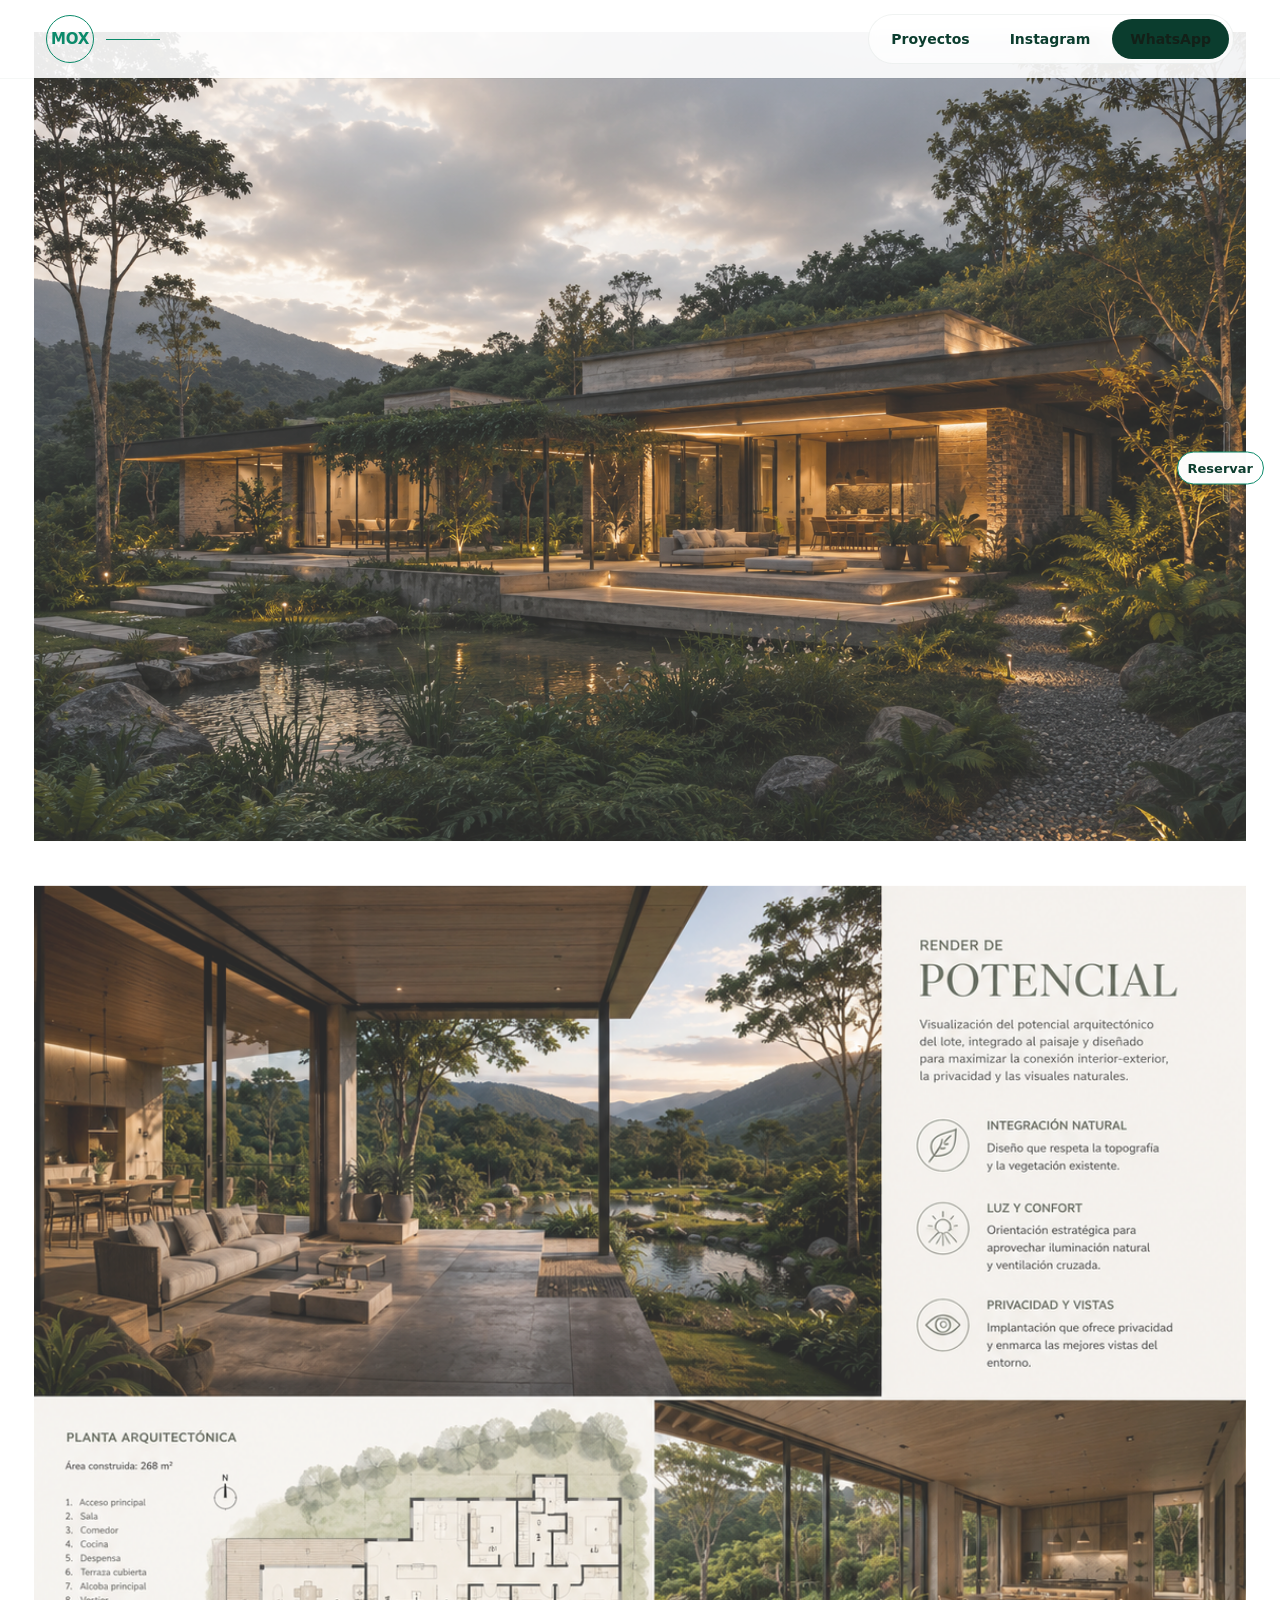
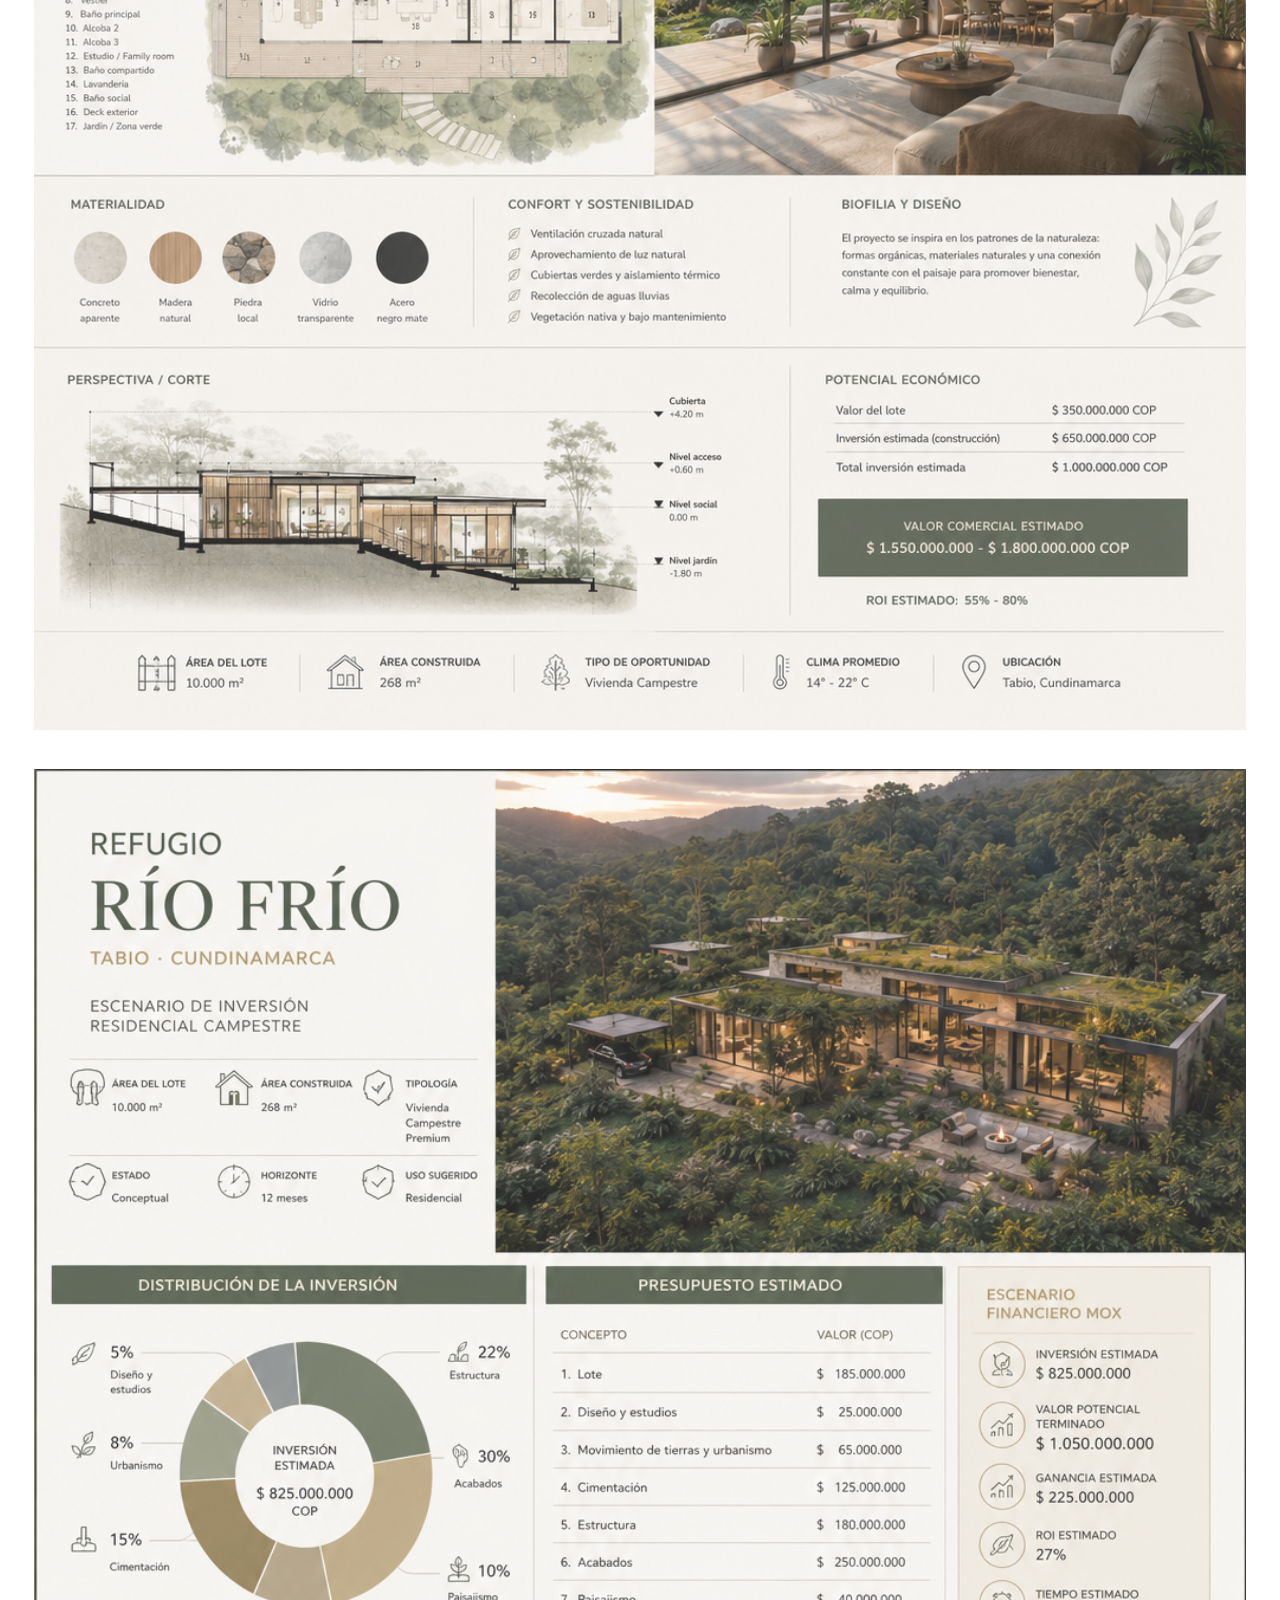
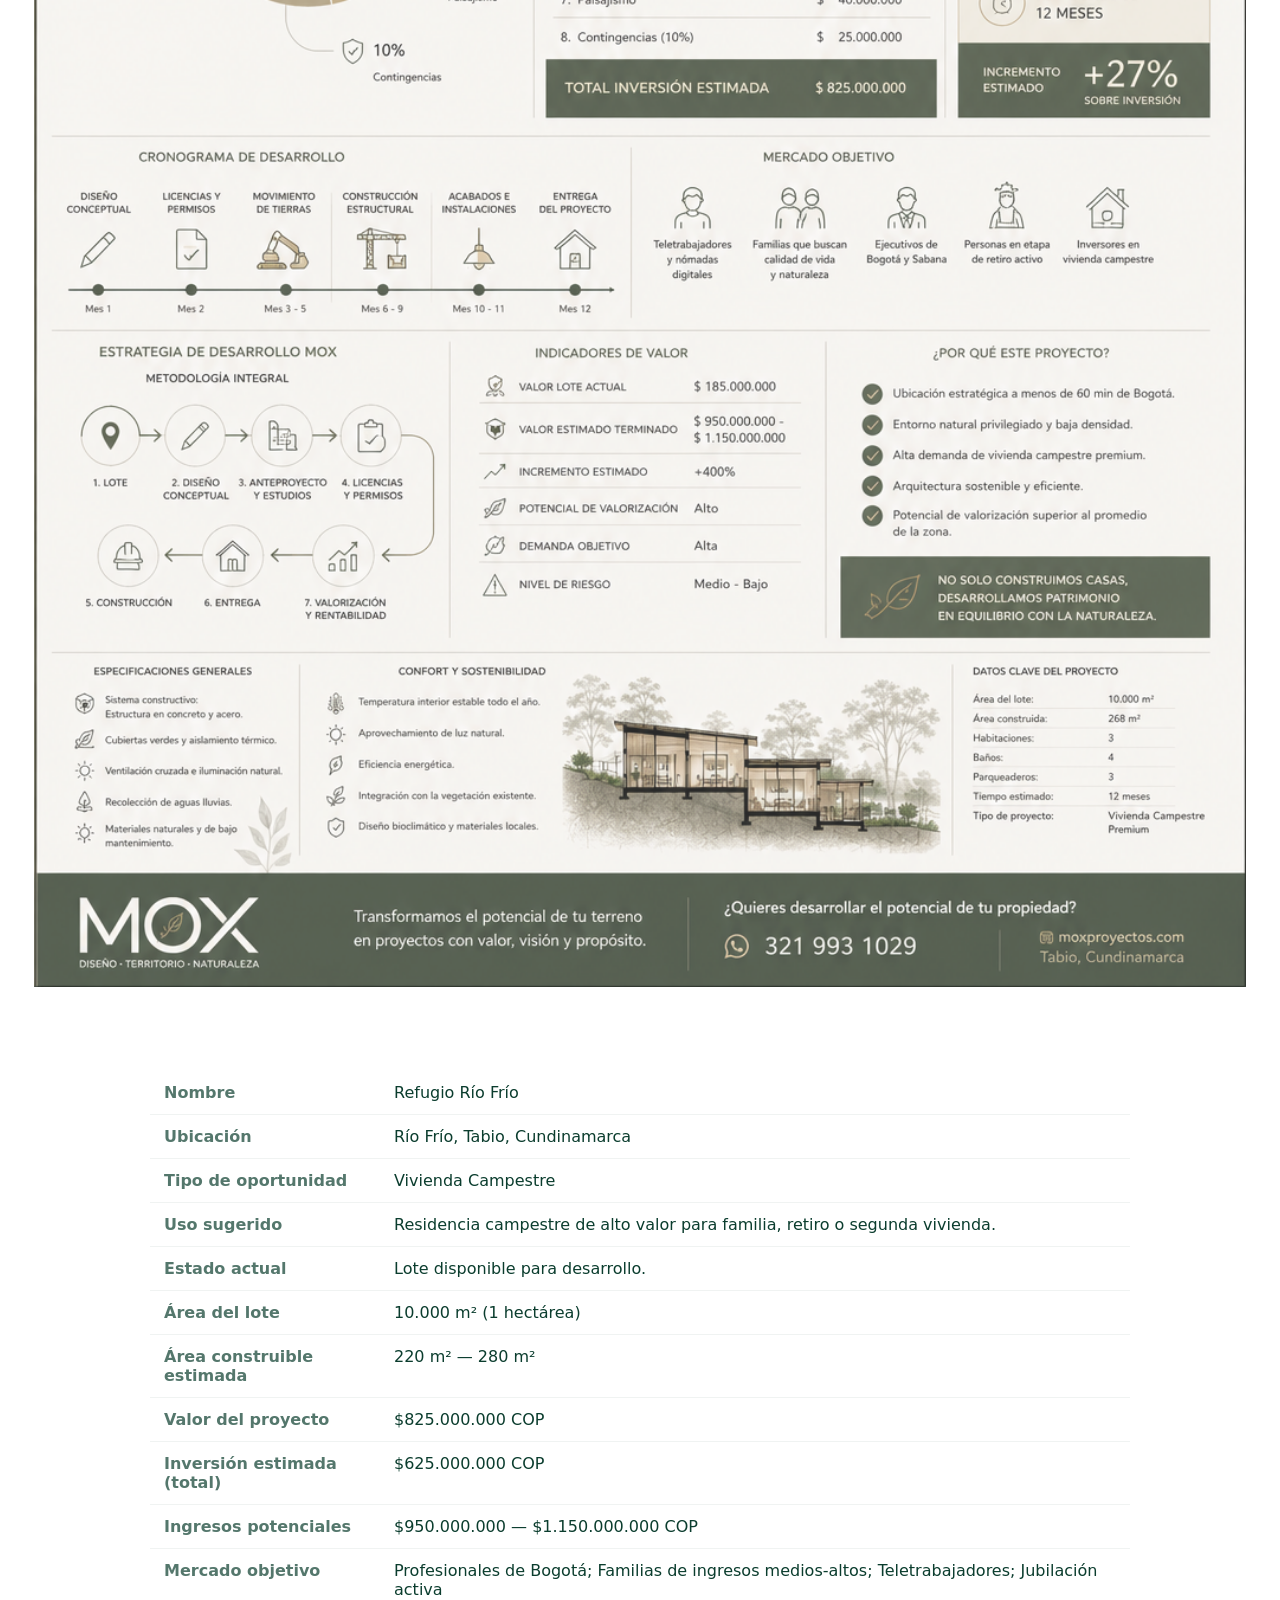
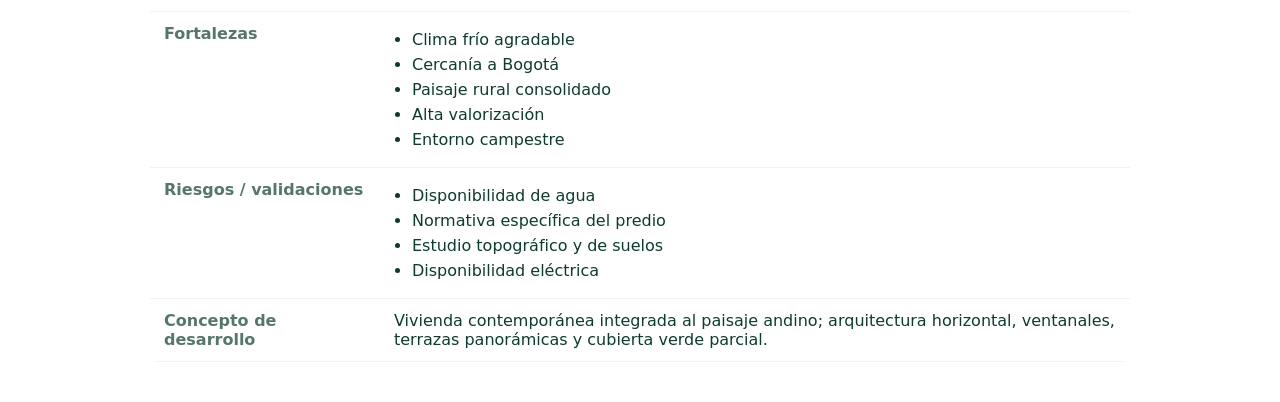
==== index.html @ 3ad30036 "Initial commit: MOX project minimalista" ====
<!doctype html>
<html lang="es">
  <head>
    <meta charset="utf-8" />
    <meta name="viewport" content="width=device-width, initial-scale=1" />
    <title>MOX | Revista de proyectos</title>
    <meta
      name="description"
      content="MOX, revista vertical de proyectos arquitectonicos, oportunidades de desarrollo y escenarios de inversion."
    />
    <link rel="stylesheet" href="./styles.css" />
  </head>
  <body>
      <header class="topbar" aria-label="Navegacion principal">
      <a class="brand" href="projects.html" aria-label="MOX inicio">
        <span class="brand-mark">MOX</span>
        <span class="brand-line"></span>
      </a>
      <nav class="nav">
        <a href="projects.html">Proyectos</a>
        <a href="https://www.instagram.com/" target="_blank" rel="noreferrer">Instagram</a>
        <a class="nav-whatsapp" href="https://wa.me/573219931029" target="_blank" rel="noreferrer">WhatsApp</a>
      </nav>
    </header>

    <main class="feed" id="proyectos">
      <!-- dashboard moved to projects.html -->

      <section class="project-slide image-slide" id="proyecto-1-detalle-1">
        <div class="image-stage">
          <img src="./proyectos/001/principal.png" alt="Imagen principal Refugio Rio Frio" />
        </div>
      </section>

      <section class="project-slide image-slide" id="proyecto-1-detalle-2">
        <div class="image-stage">
          <img src="./proyectos/001/potencial.png" alt="Render de potencial Refugio Rio Frio" />
        </div>
      </section>

      <section class="project-slide image-slide" id="proyecto-1-detalle-3">
        <div class="image-stage">
          <img src="./proyectos/001/desarrollo.png" alt="Concepto de desarrollo Refugio Rio Frio" />
        </div>
      </section>

      <!-- Datos técnicos del proyecto extraídos de ficha.txt -->
      <section class="project-data" id="proyecto-1-datos">
        <div class="data-inner">
          <h2>Ficha técnica — Refugio Río Frío</h2>
          <table class="data-table" aria-label="Ficha tecnica del proyecto Refugio Rio Frio">
            <tbody>
              <tr><th>Nombre</th><td>Refugio Río Frío</td></tr>
              <tr><th>Ubicación</th><td>Río Frío, Tabio, Cundinamarca</td></tr>
              <tr><th>Tipo de oportunidad</th><td>Vivienda Campestre</td></tr>
              <tr><th>Uso sugerido</th><td>Residencia campestre de alto valor para familia, retiro o segunda vivienda.</td></tr>
              <tr><th>Estado actual</th><td>Lote disponible para desarrollo.</td></tr>
              <tr><th>Área del lote</th><td>10.000 m² (1 hectárea)</td></tr>
              <tr><th>Área construible estimada</th><td>220 m² — 280 m²</td></tr>
              <tr><th>Valor del proyecto</th><td>$825.000.000 COP</td></tr>
              <tr><th>Inversión estimada (total)</th><td>$625.000.000 COP</td></tr>
              <tr><th>Ingresos potenciales</th><td>$950.000.000 — $1.150.000.000 COP</td></tr>
              <tr><th>Mercado objetivo</th><td>Profesionales de Bogotá; Familias de ingresos medios-altos; Teletrabajadores; Jubilación activa</td></tr>
              <tr><th>Fortalezas</th>
                <td>
                  <ul>
                    <li>Clima frío agradable</li>
                    <li>Cercanía a Bogotá</li>
                    <li>Paisaje rural consolidado</li>
                    <li>Alta valorización</li>
                    <li>Entorno campestre</li>
                  </ul>
                </td>
              </tr>
              <tr><th>Riesgos / validaciones</th>
                <td>
                  <ul>
                    <li>Disponibilidad de agua</li>
                    <li>Normativa específica del predio</li>
                    <li>Estudio topográfico y de suelos</li>
                    <li>Disponibilidad eléctrica</li>
                  </ul>
                </td>
              </tr>
              <tr><th>Concepto de desarrollo</th>
                <td>Vivienda contemporánea integrada al paisaje andino; arquitectura horizontal, ventanales, terrazas panorámicas y cubierta verde parcial.</td>
              </tr>
            </tbody>
          </table>
        </div>
      </section>

    </main>

    <!-- barra lateral eliminada para minimalismo -->

    <a class="reserve-floater" href="https://wa.me/573219931029?text=Hola%20MOX%2C%20quiero%20reservar%20o%20conocer%20mas%20sobre%20Refugio%20Rio%20Frio." target="_blank" rel="noreferrer" aria-label="Reservar">Reservar</a>
    <script src="./script.js"></script>
  </body>
</html>
---- styles.css ----
:root {
  color-scheme: light;
  --ink: #0b3d2e; /* texto principal: verde oscuro */
  --muted: rgba(11, 61, 46, 0.7);
  --dim: rgba(11, 61, 46, 0.44);
  --gold: #0b8a6a; /* acento verde */
  --gold-soft: rgba(11, 138, 106, 0.12);
  --forest: #ffffff; /* fondo claro */
  --forest-2: #f7faf7;
  --panel: rgba(255, 255, 255, 0.92);
  --line: rgba(11, 61, 46, 0.12);
  --white-line: rgba(0, 0, 0, 0.06);
  font-family: -apple-system, 'SF Pro Text', Inter, system-ui, -apple-system, BlinkMacSystemFont, "Segoe UI", sans-serif;
}

* {
  box-sizing: border-box;
}

html {
  scroll-behavior: smooth;
}

body {
  margin: 0;
  min-height: 100vh;
  overflow-x: hidden;
  background: var(--forest);
  color: var(--ink);
  -webkit-font-smoothing: antialiased;
  -moz-osx-font-smoothing: grayscale;
}

body::selection {
  background: var(--gold);
  color: #ffffff;
}

a {
  color: inherit;
  text-decoration: none;
}

button,
a {
  -webkit-tap-highlight-color: transparent;
}

.topbar {
  position: fixed;
  z-index: 30;
  top: 0;
  left: 0;
  right: 0;
  display: flex;
  align-items: center;
  justify-content: space-between;
  gap: 24px;
  padding: 14px clamp(18px, 4vw, 46px);
  background: rgba(255,255,255,0.9);
  pointer-events: none;
  box-shadow: 0 1px 0 rgba(11,61,46,0.04);
}

.brand,
.nav {
  pointer-events: auto;
}

.brand {
  display: inline-flex;
  align-items: center;
  gap: 12px;
  min-width: 96px;
  font-family: -apple-system, 'SF Pro Text', Inter, system-ui, -apple-system, BlinkMacSystemFont, "Segoe UI", sans-serif;
  letter-spacing: -0.01em;
}

.brand-mark {
  display: grid;
  place-items: center;
  width: 48px;
  height: 48px;
  border: 1px solid var(--gold);
  border-radius: 50%;
  color: var(--gold);
  font-size: 15px;
  font-weight: 700;
}

.brand-line {
  width: 54px;
  height: 1px;
  background: var(--gold);
}

.nav {
  display: flex;
  align-items: center;
  gap: 4px;
  padding: 4px;
  border: 1px solid rgba(11,61,46,0.06);
  border-radius: 999px;
  background: rgba(255,255,255,0.7);
  backdrop-filter: blur(6px);
  box-shadow: none;
}

.nav a {
  display: inline-flex;
  align-items: center;
  justify-content: center;
  min-height: 40px;
  padding: 0 18px;
  border-radius: 999px;
  color: var(--ink);
  font-size: 14px;
  font-weight: 600;
  white-space: nowrap;
}

.nav a:hover,
.nav a:focus-visible {
  background: var(--gold-soft);
  outline: none;
}

.nav-whatsapp {
  background: var(--ink);
  color: #132018 !important;
}

.feed {
  position: relative;
}

.project-slide {
  position: relative;
  min-height: auto;
  display: block;
  overflow: visible;
  isolation: isolate;
  background-image: var(--hero);
  background-position: center;
  background-size: cover;
}

.project-slide::before {
  content: "";
  position: absolute;
  inset: 0;
  z-index: -2;
  background-image: var(--hero);
  background-position: center;
  background-size: cover;
  transform: scale(1.02);
  filter: saturate(0.92) contrast(1.05);
}

.shade {
  position: absolute;
  inset: 0;
  z-index: -1;
  background:
    linear-gradient(90deg, rgba(4, 14, 10, 0.93) 0%, rgba(4, 14, 10, 0.62) 27%, rgba(4, 14, 10, 0.12) 58%, rgba(4, 14, 10, 0.45) 100%),
    linear-gradient(180deg, rgba(4, 8, 6, 0.18) 0%, rgba(4, 8, 6, 0.04) 46%, rgba(4, 8, 6, 0.92) 100%);
}

.image-slide {
  position: relative;
  background: transparent;
  padding: 36px 0 20px;
}

.image-slide::before,
.image-slide .shade {
  display: none;
}

.image-stage {
  width: min(1200px, 100%);
  margin: 0 auto;
  overflow: visible;
  background: transparent;
}

.image-stage img {
  width: 100%;
  height: auto;
  object-fit: contain;
  object-position: center;
  display: block;
  opacity: 0.84;
  transform: scale(1.01);
  transition: opacity 560ms cubic-bezier(.2, .8, .2, 1), transform 560ms cubic-bezier(.2, .8, .2, 1);
}

.image-stage img.in-view {
  opacity: 1;
  transform: scale(1);
}

/* Dashboard minimalista */
.dashboard {
  padding: 36px 20px;
  display: flex;
  justify-content: center;
  background: transparent;
}
.dash-card {
  display: flex;
  gap: 18px;
  align-items: center;
  max-width: 980px;
  width: 100%;
  padding: 10px 18px;
  border-radius: 12px;
  background: rgba(255,255,255,0.98);
  backdrop-filter: blur(2px);
  border: 1px solid rgba(11,61,46,0.04);
}
.dash-logo img {
  width: 64px;
  height: 48px;
  object-fit: cover;
  border-radius: 6px;
  display: block;
}
.dash-info { color: var(--ink); }
.dash-title { font-weight: 800; font-size: 16px; margin-bottom: 6px; }
.dash-meta { font-size: 13px; color: rgba(255,255,255,0.68); }

/* Projects listing minimal */
.projects-list { display:flex; justify-content:center; padding:48px 16px; }
.projects-inner { width:100%; max-width:980px; }
.project-item { display:flex; gap:12px; align-items:center; text-decoration:none; padding:12px 14px; border-radius:10px; background: rgba(7,19,16,0.03); border:1px solid rgba(255,255,255,0.02); }
.project-item img { width:72px; height:54px; object-fit:cover; border-radius:6px; flex-shrink:0; }
.project-meta { color: var(--ink); }
.project-title { font-weight:800; font-size:15px; }
.project-sub { font-size:13px; color: var(--muted); margin-top:4px; }

/* small screens: stack */
@media (max-width:520px){
  .project-item { flex-direction:row; gap:10px; padding:10px; }
}

/* Estilos para la tabla de ficha técnica */
.project-data { padding: 40px 20px; display:flex; justify-content:center; }
.project-data .data-inner { width:100%; max-width:980px; }
.project-data h2 { color: rgba(255,255,255,0.94); font-size:18px; margin-bottom:12px; }
.data-table { width:100%; border-collapse:collapse; background: rgba(255,255,255,0.98); border-radius:8px; overflow:hidden; }
.data-table th, .data-table td { text-align:left; padding:12px 14px; border-bottom:1px solid rgba(11,61,46,0.06); vertical-align:top; }
.data-table th { width:230px; color: var(--muted); font-weight:700; background: rgba(255,255,255,0.98); }
.data-table td { color: var(--ink); font-weight:500; }
.data-table ul { margin:6px 0 0 18px; padding:0; }
.data-table li { margin:6px 0; }

@media (max-width:640px){
  .data-table th { display:block; width:100%; padding-top:10px; padding-bottom:6px; }
  .data-table td { display:block; padding-bottom:12px; }
}

/* Botón flotante de reserva — estilo discreto y minimalista */
.reserve-floater {
  position: fixed;
  right: 16px;
  top: 52%;
  transform: translateY(-50%);
  z-index: 1200;
  background: var(--forest);
  color: var(--ink);
  padding: 8px 10px;
  font-size: 13px;
  border-radius: 999px;
  font-weight: 700;
  text-decoration: none;
  display: inline-flex;
  align-items: center;
  justify-content: center;
  opacity: 0.98;
  border: 1px solid var(--gold);
  box-shadow: none;
  transition: transform 220ms ease, opacity 220ms ease;
  animation: floatY 6s ease-in-out infinite;
}

.reserve-floater:hover {
  transform: translateY(-50%) scale(1.04);
  opacity: 1;
  box-shadow: 0 8px 26px rgba(2,6,4,0.08);
}

@keyframes floatY {
  0% { transform: translateY(-50%) translateY(0); }
  50% { transform: translateY(-50%) translateY(-4px); }
  100% { transform: translateY(-50%) translateY(0); }
}

/* Ocultar cualquier rail restante */
.rail { display: none !important; }

.fact-grid {
  display: grid;
  grid-template-columns: repeat(2, minmax(0, 1fr));
  gap: 14px;
  margin-top: 24px;
}

.fact-grid div {
  padding: 18px;
  border: 1px solid rgba(11,138,106,0.08);
  background: rgba(11,138,106,0.02);
  border-radius: 16px;
}

.fact-grid strong {
  display: block;
  color: var(--gold);
  text-transform: uppercase;
  font-size: 12px;
  letter-spacing: 0.08em;
  margin-bottom: 10px;
}

.fact-grid span {
  color: var(--dim);
  font-size: 15px;
  line-height: 1.5;
}

.fact-slide .detail-card {
  padding: 42px 34px 44px;
}

.kicker {
  max-width: 420px;
  margin: 0 0 18px;
  color: var(--gold);
  font-size: clamp(13px, 1.7vw, 16px);
  font-weight: 650;
  letter-spacing: 0.08em;
  line-height: 1.35;
  text-transform: uppercase;
}

.location {
  display: flex;
  align-items: center;
  gap: 12px;
  margin-bottom: 58px;
  color: var(--muted);
  font-size: clamp(15px, 2vw, 19px);
  line-height: 1.35;
}

.pin {
  width: 24px;
  height: 24px;
  border: 2px solid var(--gold);
  border-radius: 50% 50% 50% 0;
  transform: rotate(-45deg);
}

.pin::after {
  content: "";
  position: absolute;
  top: 6px;
  left: 6px;
  width: 8px;
  height: 8px;
  border-radius: 50%;
  background: var(--gold);
}

h1,
h2 {
  margin: 0;
  font-family: -apple-system, 'SF Pro Text', Inter, system-ui, -apple-system, BlinkMacSystemFont, "Segoe UI", sans-serif;
  font-weight: 600;
  letter-spacing: -0.01em;
}

h1 {
  max-width: 640px;
  font-size: clamp(54px, 7.8vw, 112px);
  line-height: 0.94;
  text-wrap: balance;
}

.summary {
  max-width: 430px;
  margin: 24px 0 0;
  color: var(--muted);
  font-size: clamp(15px, 2vw, 18px);
  line-height: 1.55;
}

.project-actions {
  display: flex;
  flex-wrap: wrap;
  gap: 12px;
  margin-top: 30px;
}

.primary-action,
.secondary-action,
.modal-whatsapp {
  display: inline-flex;
  align-items: center;
  justify-content: center;
  min-height: 48px;
  padding: 0 24px;
  border: 1px solid var(--gold);
  border-radius: 999px;
  font: inherit;
  font-weight: 750;
  cursor: pointer;
}

.primary-action,
.modal-whatsapp {
  background: var(--gold);
  color: #102016;
}

.secondary-action {
  background: rgba(7, 20, 14, 0.54);
  color: var(--ink);
  backdrop-filter: blur(12px);
}

.primary-action:hover,
.primary-action:focus-visible,
.secondary-action:hover,
.secondary-action:focus-visible,
.modal-whatsapp:hover,
.modal-whatsapp:focus-visible {
  transform: translateY(-1px);
  outline: none;
}

.callouts {
  position: absolute;
  inset: 0;
  pointer-events: none;
}

.callouts span {
  position: absolute;
  top: var(--y);
  left: var(--x);
  max-width: 210px;
  padding: 10px 13px;
  border: 1px solid rgba(11,138,106,0.12);
  background: rgba(255,255,255,0.96);
  color: var(--ink);
  font-size: 13px;
  line-height: 1.25;
  backdrop-filter: blur(2px);
  box-shadow: none;
}

.callouts span::after {
  content: "";
  position: absolute;
  left: 16px;
  top: 100%;
  width: 1px;
  height: 56px;
  background: linear-gradient(var(--gold), transparent);
}

.data-strip {
  position: absolute;
  left: 0;
  right: 0;
  bottom: 0;
  display: grid;
  grid-template-columns: repeat(3, 1fr);
  gap: 0;
  min-height: 128px;
  border-top: 1px solid var(--line);
  background: rgba(255,255,255,0.98);
  backdrop-filter: blur(2px);
}

.data-strip div {
  display: grid;
  align-content: center;
  gap: 8px;
  padding: 24px clamp(18px, 4vw, 48px);
  border-right: 1px solid rgba(11,138,106,0.06);
}

.data-strip div:last-child {
  border-right: 0;
}

.data-strip strong {
  color: var(--gold);
  font-size: 13px;
  text-transform: uppercase;
  letter-spacing: 0.06em;
}

.data-strip span {
  max-width: 520px;
  color: var(--muted);
  font-size: 14px;
  line-height: 1.45;
}

.poster-slide {
  place-items: center;
  padding: 92px 18px 88px;
  background:
    radial-gradient(circle at 52% 28%, rgba(200, 164, 91, 0.16), transparent 34%),
    linear-gradient(135deg, #06120e, #11261d 52%, #050c09);
}

.poster-slide::before,
.poster-slide .shade {
  display: none;
}

.poster-stage {
  width: min(1120px, 94vw);
  height: min(76svh, 980px);
  display: grid;
  place-items: center;
}

.poster-stage img {
  display: block;
  width: auto;
  height: 100%;
  max-width: 100%;
  object-fit: contain;
  border: 1px solid rgba(11,61,46,0.08);
  box-shadow: none;
  background: transparent;
}

.poster-actions {
  position: absolute;
  right: clamp(20px, 5vw, 70px);
  bottom: 28px;
  display: flex;
  gap: 12px;
  padding: 10px;
  border: 1px solid rgba(200, 164, 91, 0.34);
  border-radius: 999px;
  background: rgba(6, 18, 13, 0.78);
  backdrop-filter: blur(18px);
}

.rail {
  position: fixed;
  z-index: 25;
  right: 22px;
  top: 50%;
  display: grid;
  gap: 14px;
  transform: translateY(-50%);
}

.rail a {
  width: 8px;
  height: 42px;
  border: 1px solid rgba(11,61,46,0.08);
  border-radius: 99px;
  background: rgba(11,61,46,0.03);
}

.rail a:hover,
.rail a:focus-visible {
  border-color: var(--gold);
  background: var(--gold);
  outline: none;
}

.admin-preview {
  min-height: 48vh;
  padding: 96px clamp(22px, 6vw, 82px);
  background: transparent;
  border-top: 1px solid var(--line);
}

.admin-preview p {
  margin: 0 0 10px;
  color: var(--gold);
  text-transform: uppercase;
  letter-spacing: 0.08em;
}

.admin-preview h2 {
  font-size: clamp(40px, 5vw, 72px);
}

.admin-preview span {
  display: block;
  max-width: 740px;
  margin-top: 18px;
  color: var(--muted);
  font-size: 18px;
  line-height: 1.55;
}

@media (max-width: 900px) {
  .topbar {
    align-items: flex-start;
    padding: 10px 12px;
  }

  .brand-line {
    display: none;
  }

  .brand-mark {
    width: 42px;
    height: 42px;
    font-size: 13px;
  }

  .nav {
    max-width: calc(100vw - 74px);
    overflow-x: auto;
    scrollbar-width: none;
  }

  .nav::-webkit-scrollbar {
    display: none;
  }

  .nav a {
    min-height: 38px;
    padding: 0 14px;
    font-size: 13px;
  }

  .project-slide {
    min-height: 100dvh;
    align-items: end;
  }

  .poster-slide {
    align-items: center;
    padding: 72px 10px 82px;
  }

  .poster-stage {
    width: min(100%, 680px);
    height: min(78dvh, 860px);
  }

  .poster-actions {
    left: 14px;
    right: 14px;
    bottom: 14px;
    justify-content: center;
  }

  .project-card {
    width: calc(100vw - 32px);
    margin: 0 16px 240px;
    padding-top: 104px;
  }

  .location {
    margin-bottom: 34px;
  }

  h1 {
    font-size: clamp(48px, 15vw, 74px);
  }

  .callouts span {
    display: none;
  }

  .data-strip {
    grid-template-columns: 1fr;
    min-height: 210px;
  }

  .data-strip div {
    padding: 14px 18px;
    border-right: 0;
    border-bottom: 1px solid rgba(11,138,106,0.06);
  }

  .data-strip div:last-child {
    border-bottom: 0;
  }

  .rail {
    right: 10px;
  }

  .rail a {
    height: 30px;
  }

  /* removed modal-specific responsive styles */
}

@media (max-width: 520px) {
  .project-card {
    margin-bottom: 252px;
  }

  .project-actions {
    display: grid;
    grid-template-columns: 1fr 1fr;
  }

  .poster-actions {
    display: grid;
    grid-template-columns: 1fr 1fr;
    border-radius: 28px;
  }

  .primary-action,
  .secondary-action {
    width: 100%;
    padding: 0 14px;
  }

  .data-strip span {
    font-size: 13px;
  }
}
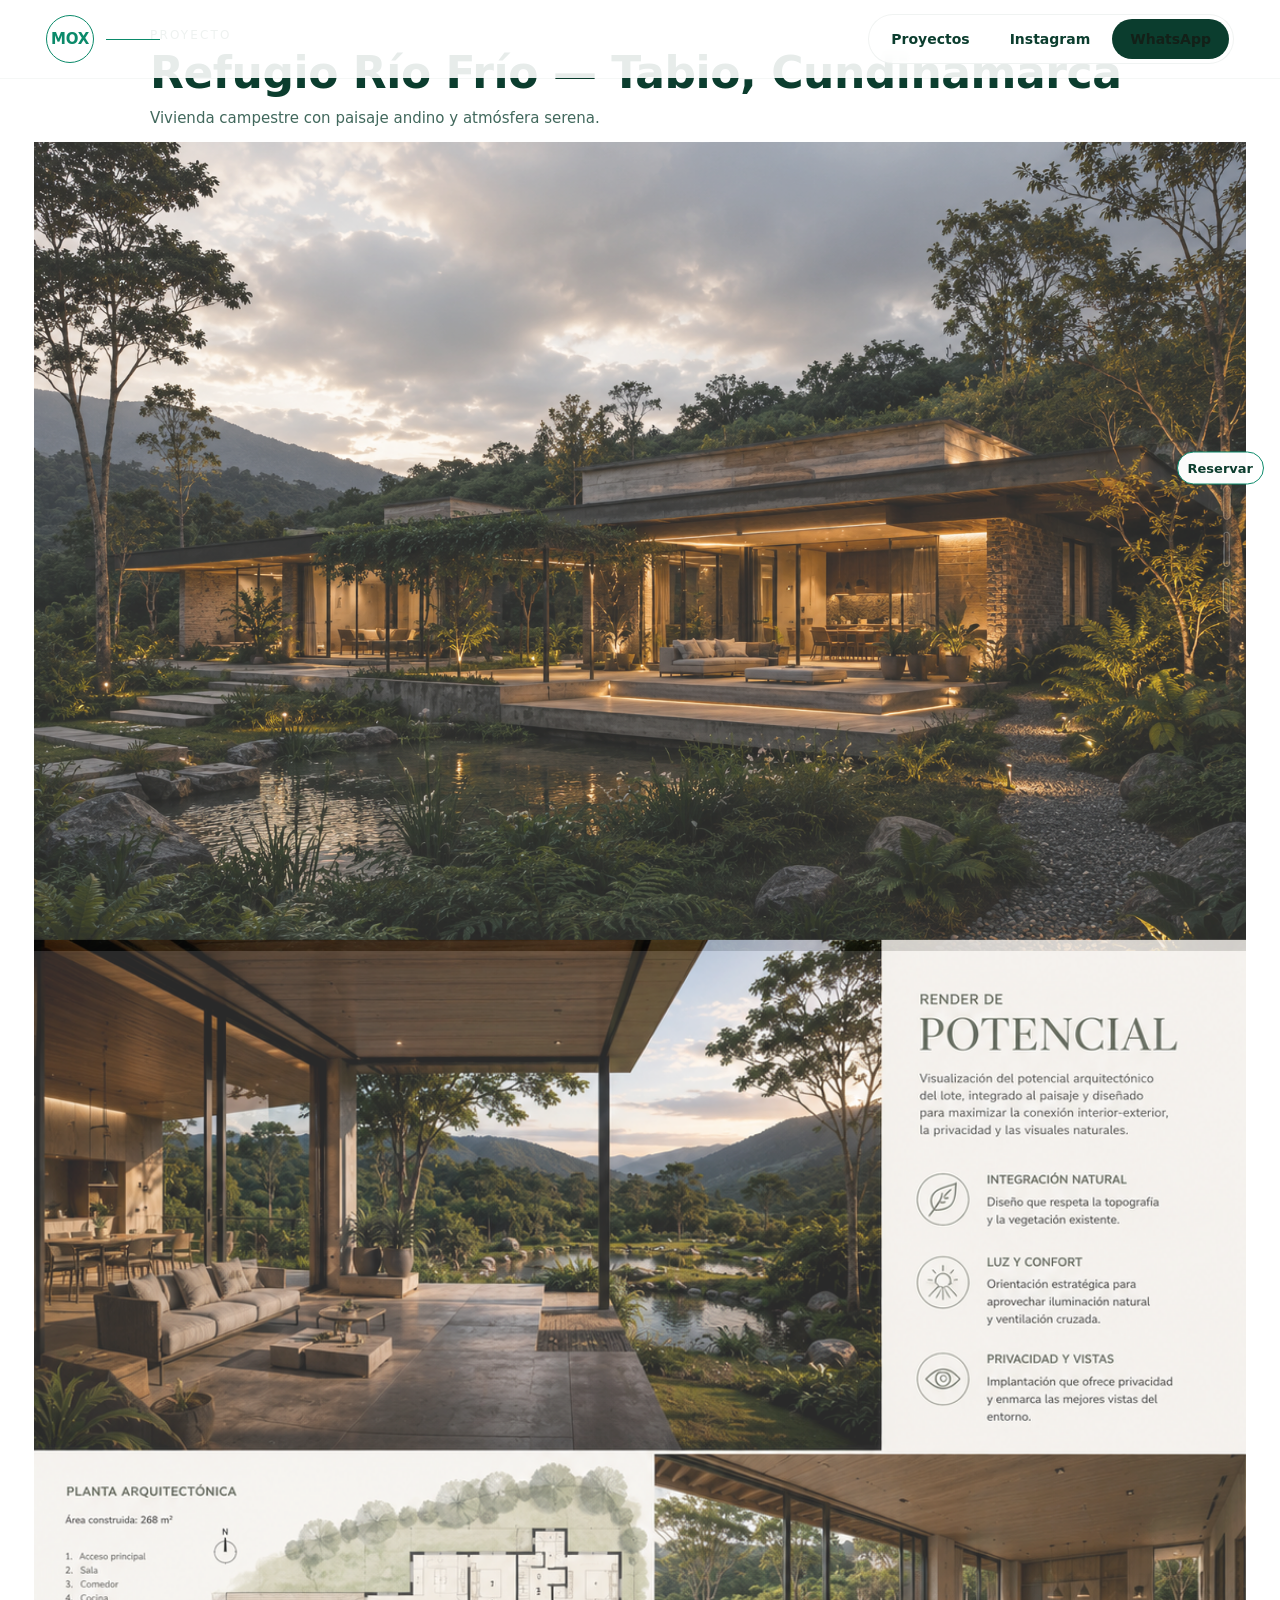
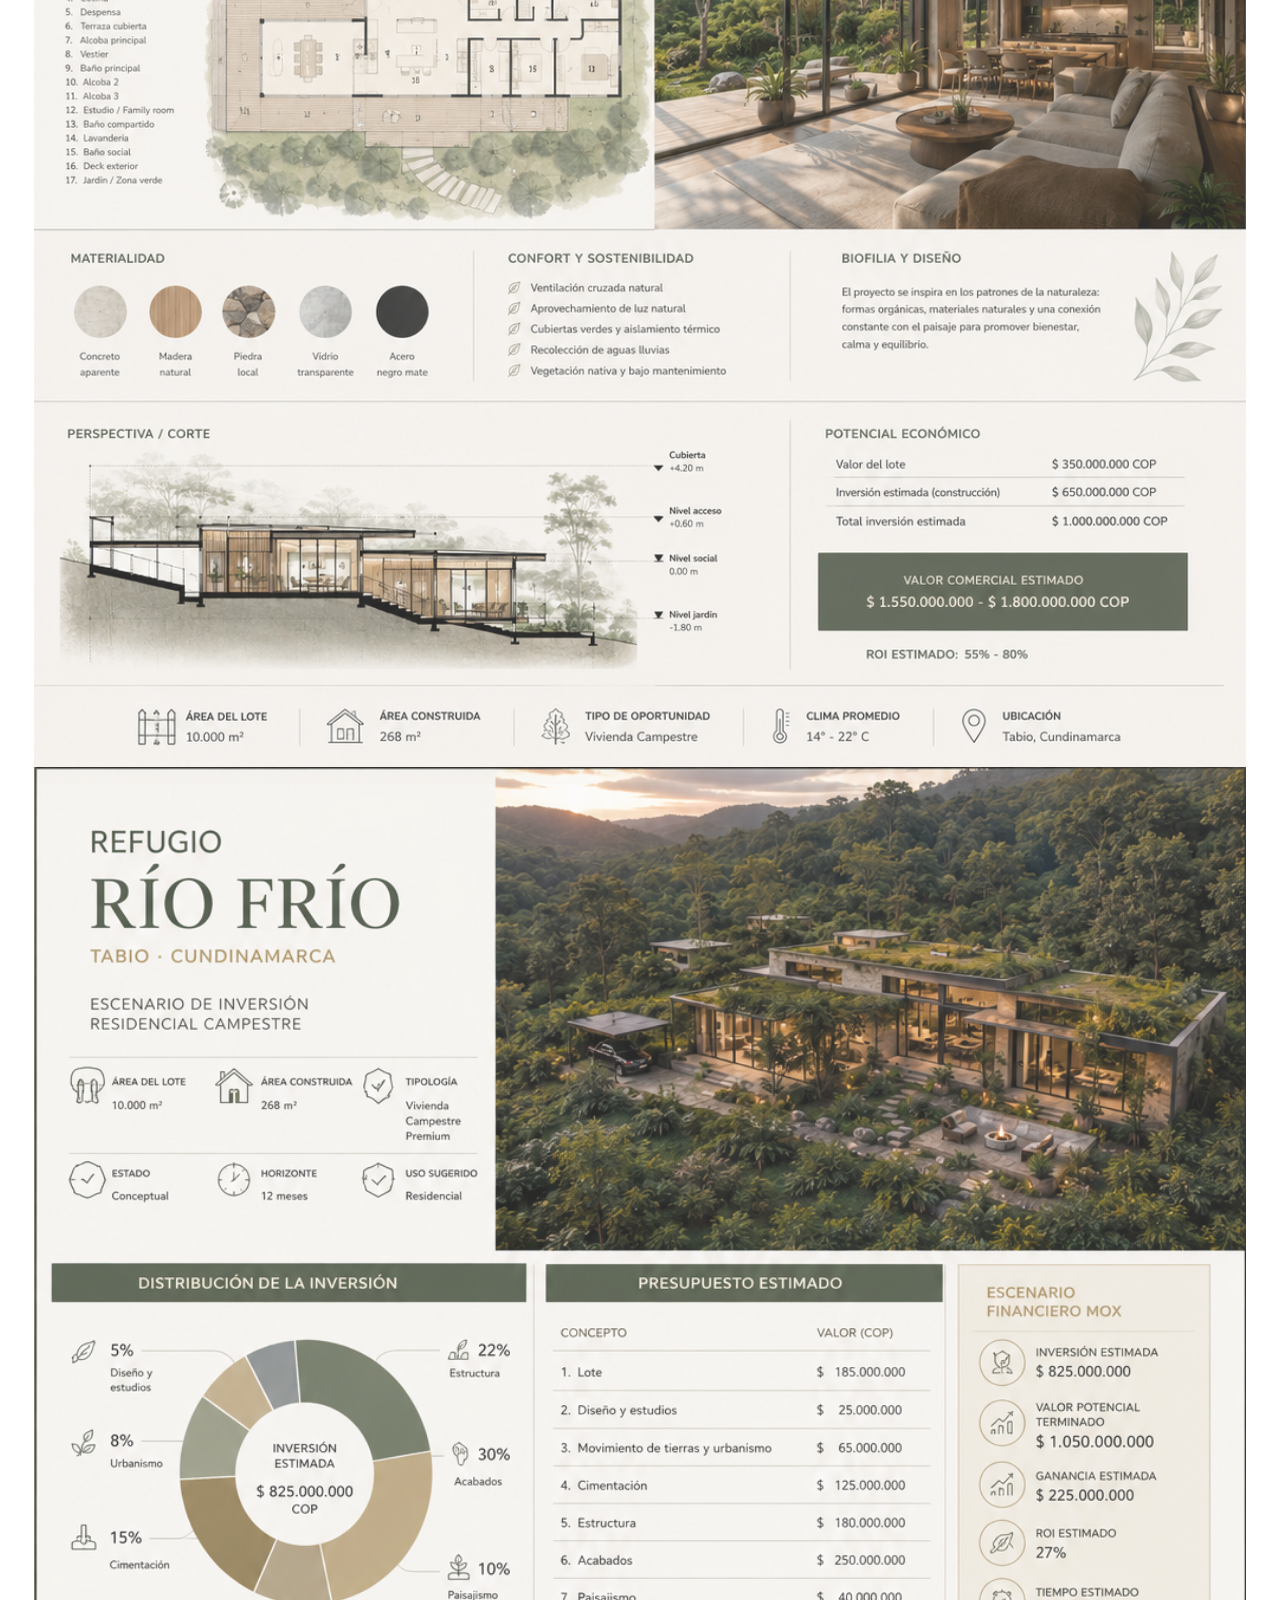
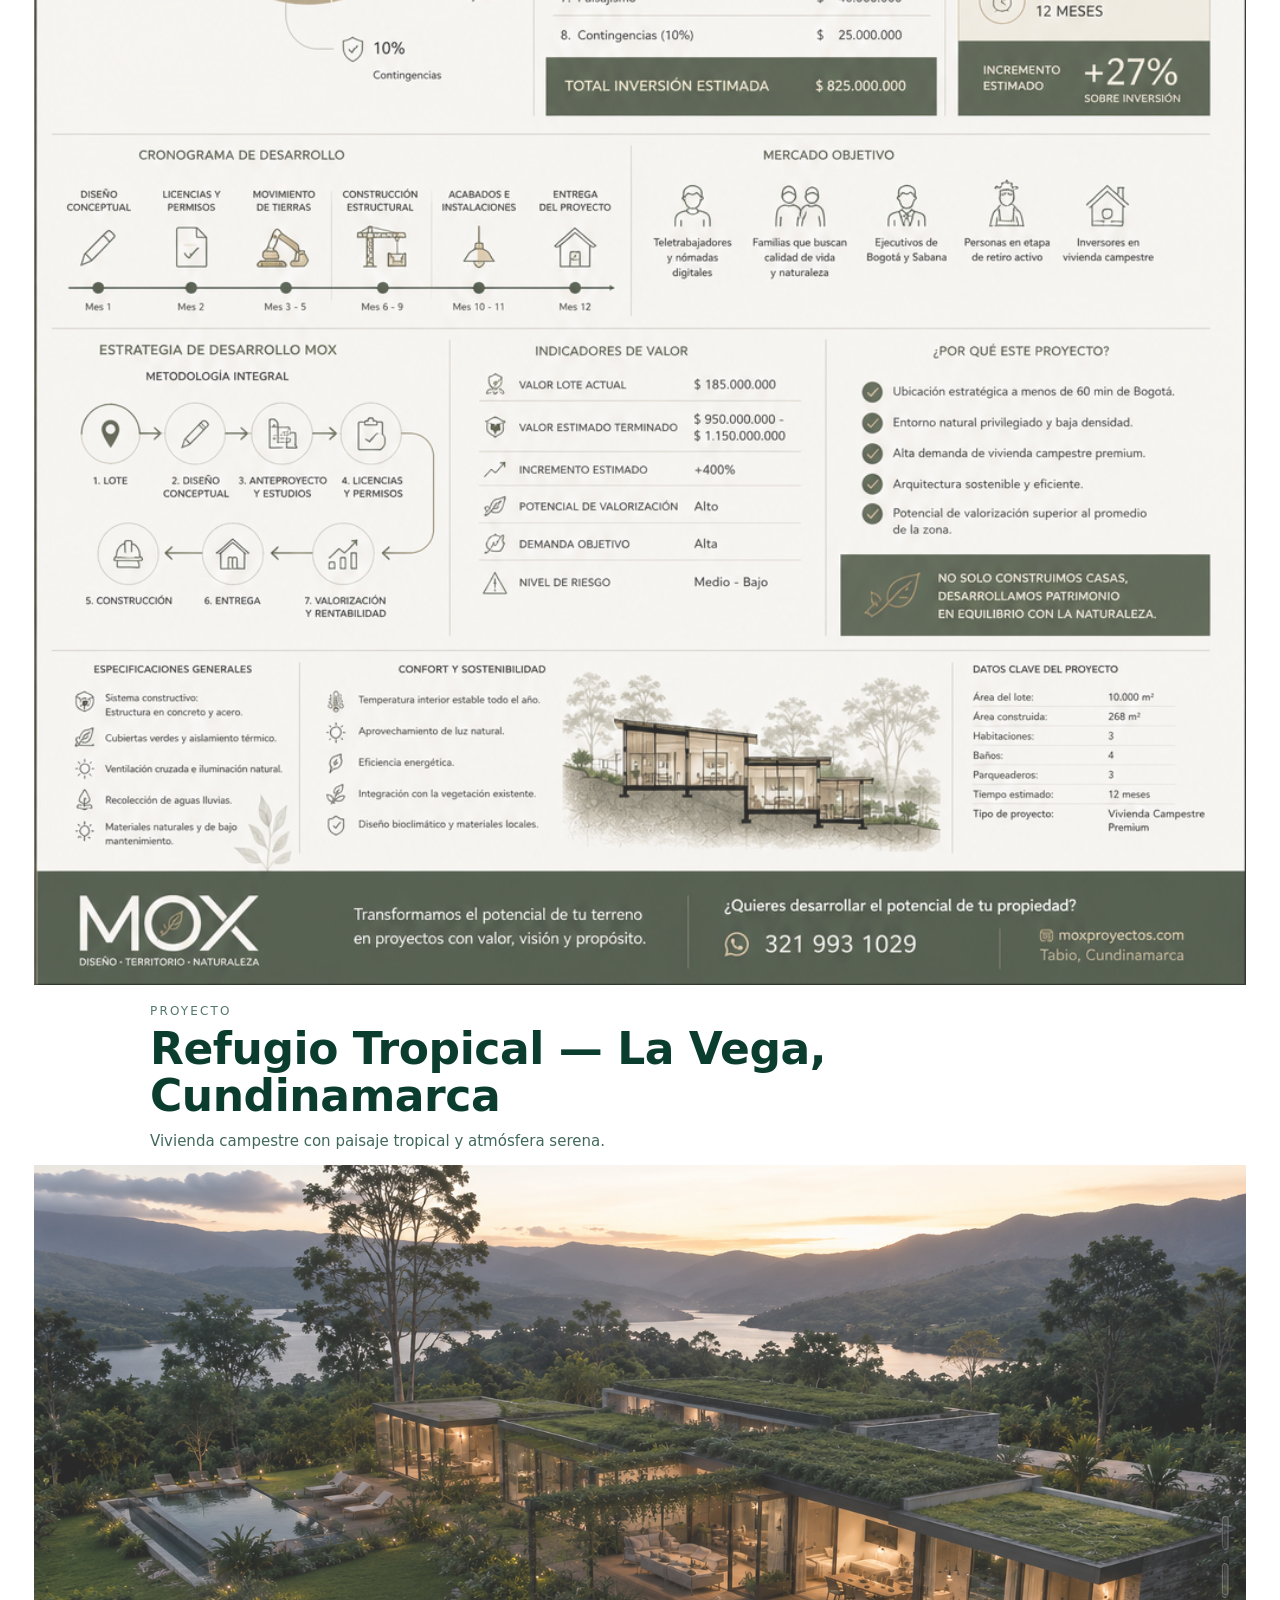
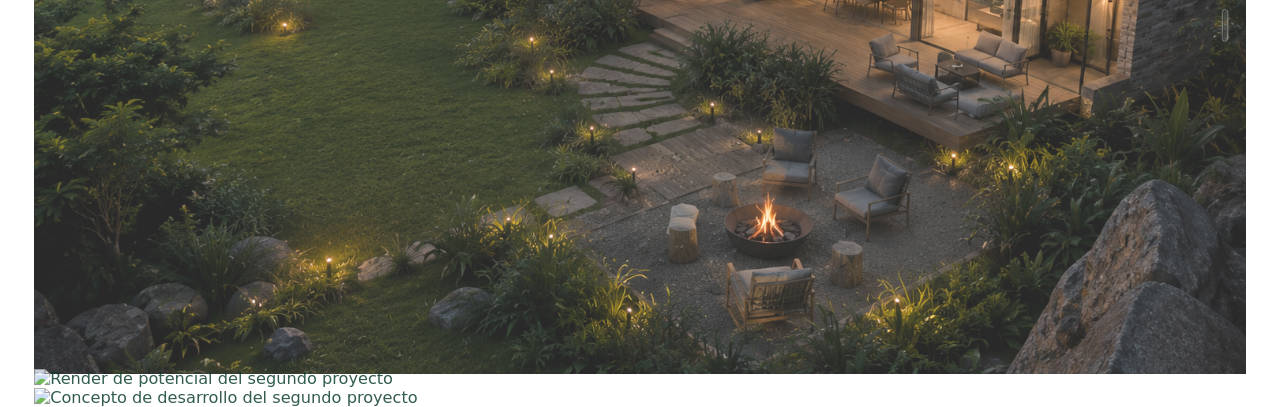
==== commit 2e2dee7a: "Agregar encabezado minimalista para Refugio Río Frío y desplegar proyecto 002" ====
--- a/index.html
+++ b/index.html
@@ -26,6 +26,14 @@
     <main class="feed" id="proyectos">
       <!-- dashboard moved to projects.html -->
 
+      <section class="project-label">
+        <div class="project-label-inner">
+          <p class="project-label-type">Proyecto</p>
+          <h2 class="project-label-title">Refugio Río Frío — Tabio, Cundinamarca</h2>
+          <p class="project-label-sub">Vivienda campestre con paisaje andino y atmósfera serena.</p>
+        </div>
+      </section>
+
       <section class="project-slide image-slide" id="proyecto-1-detalle-1">
         <div class="image-stage">
           <img src="./proyectos/001/principal.png" alt="Imagen principal Refugio Rio Frio" />
@@ -44,49 +52,29 @@
         </div>
       </section>
 
-      <!-- Datos técnicos del proyecto extraídos de ficha.txt -->
-      <section class="project-data" id="proyecto-1-datos">
-        <div class="data-inner">
-          <h2>Ficha técnica — Refugio Río Frío</h2>
-          <table class="data-table" aria-label="Ficha tecnica del proyecto Refugio Rio Frio">
-            <tbody>
-              <tr><th>Nombre</th><td>Refugio Río Frío</td></tr>
-              <tr><th>Ubicación</th><td>Río Frío, Tabio, Cundinamarca</td></tr>
-              <tr><th>Tipo de oportunidad</th><td>Vivienda Campestre</td></tr>
-              <tr><th>Uso sugerido</th><td>Residencia campestre de alto valor para familia, retiro o segunda vivienda.</td></tr>
-              <tr><th>Estado actual</th><td>Lote disponible para desarrollo.</td></tr>
-              <tr><th>Área del lote</th><td>10.000 m² (1 hectárea)</td></tr>
-              <tr><th>Área construible estimada</th><td>220 m² — 280 m²</td></tr>
-              <tr><th>Valor del proyecto</th><td>$825.000.000 COP</td></tr>
-              <tr><th>Inversión estimada (total)</th><td>$625.000.000 COP</td></tr>
-              <tr><th>Ingresos potenciales</th><td>$950.000.000 — $1.150.000.000 COP</td></tr>
-              <tr><th>Mercado objetivo</th><td>Profesionales de Bogotá; Familias de ingresos medios-altos; Teletrabajadores; Jubilación activa</td></tr>
-              <tr><th>Fortalezas</th>
-                <td>
-                  <ul>
-                    <li>Clima frío agradable</li>
-                    <li>Cercanía a Bogotá</li>
-                    <li>Paisaje rural consolidado</li>
-                    <li>Alta valorización</li>
-                    <li>Entorno campestre</li>
-                  </ul>
-                </td>
-              </tr>
-              <tr><th>Riesgos / validaciones</th>
-                <td>
-                  <ul>
-                    <li>Disponibilidad de agua</li>
-                    <li>Normativa específica del predio</li>
-                    <li>Estudio topográfico y de suelos</li>
-                    <li>Disponibilidad eléctrica</li>
-                  </ul>
-                </td>
-              </tr>
-              <tr><th>Concepto de desarrollo</th>
-                <td>Vivienda contemporánea integrada al paisaje andino; arquitectura horizontal, ventanales, terrazas panorámicas y cubierta verde parcial.</td>
-              </tr>
-            </tbody>
-          </table>
+      <section class="project-label">
+        <div class="project-label-inner">
+          <p class="project-label-type">Proyecto</p>
+          <h2 class="project-label-title">Refugio Tropical — La Vega, Cundinamarca</h2>
+          <p class="project-label-sub">Vivienda campestre con paisaje tropical y atmósfera serena.</p>
+        </div>
+      </section>
+
+      <section class="project-slide image-slide" id="proyecto-2-detalle-1">
+        <div class="image-stage">
+          <img src="./proyectos/002/principal.png" alt="Imagen principal del segundo proyecto" />
+        </div>
+      </section>
+
+      <section class="project-slide image-slide" id="proyecto-2-detalle-2">
+        <div class="image-stage">
+          <img src="./proyectos/002/potencial.png" alt="Render de potencial del segundo proyecto" />
+        </div>
+      </section>
+
+      <section class="project-slide image-slide" id="proyecto-2-detalle-3">
+        <div class="image-stage">
+          <img src="./proyectos/002/desarrollo.png" alt="Concepto de desarrollo del segundo proyecto" />
         </div>
       </section>
 
--- a/styles.css
+++ b/styles.css
@@ -169,7 +169,7 @@
 .image-slide {
   position: relative;
   background: transparent;
-  padding: 36px 0 20px;
+  padding: 0;
 }
 
 .image-slide::before,
@@ -231,7 +231,7 @@
 .dash-meta { font-size: 13px; color: rgba(255,255,255,0.68); }
 
 /* Projects listing minimal */
-.projects-list { display:flex; justify-content:center; padding:48px 16px; }
+.projects-list { display:flex; justify-content:center; padding:88px 16px 48px; }
 .projects-inner { width:100%; max-width:980px; }
 .project-item { display:flex; gap:12px; align-items:center; text-decoration:none; padding:12px 14px; border-radius:10px; background: rgba(7,19,16,0.03); border:1px solid rgba(255,255,255,0.02); }
 .project-item img { width:72px; height:54px; object-fit:cover; border-radius:6px; flex-shrink:0; }
@@ -239,13 +239,43 @@
 .project-title { font-weight:800; font-size:15px; }
 .project-sub { font-size:13px; color: var(--muted); margin-top:4px; }
 
+.project-label {
+  padding: 28px 20px 16px;
+  display: flex;
+  justify-content: center;
+}
+.project-label-inner {
+  width: min(980px, 100%);
+}
+.project-label-type {
+  margin: 0 0 8px;
+  color: var(--muted);
+  font-size: 12px;
+  letter-spacing: 0.18em;
+  text-transform: uppercase;
+}
+.project-label-title {
+  margin: 0 0 10px;
+  font-size: clamp(32px, 5vw, 44px);
+  line-height: 1.05;
+  font-weight: 800;
+  color: var(--ink);
+}
+.project-label-sub {
+  margin: 0;
+  max-width: 760px;
+  color: rgba(11, 61, 46, 0.78);
+  font-size: 15px;
+  line-height: 1.6;
+}
+
 /* small screens: stack */
 @media (max-width:520px){
   .project-item { flex-direction:row; gap:10px; padding:10px; }
 }
 
 /* Estilos para la tabla de ficha técnica */
-.project-data { padding: 40px 20px; display:flex; justify-content:center; }
+.project-data { padding: 24px 20px 60px; display:flex; justify-content:center; }
 .project-data .data-inner { width:100%; max-width:980px; }
 .project-data h2 { color: rgba(255,255,255,0.94); font-size:18px; margin-bottom:12px; }
 .data-table { width:100%; border-collapse:collapse; background: rgba(255,255,255,0.98); border-radius:8px; overflow:hidden; }
@@ -639,18 +669,18 @@
   }
 
   .project-slide {
-    min-height: 100dvh;
-    align-items: end;
+    min-height: auto;
+    align-items: flex-start;
   }
 
   .poster-slide {
-    align-items: center;
-    padding: 72px 10px 82px;
+    align-items: flex-start;
+    padding: 0;
   }
 
   .poster-stage {
     width: min(100%, 680px);
-    height: min(78dvh, 860px);
+    height: auto;
   }
 
   .poster-actions {
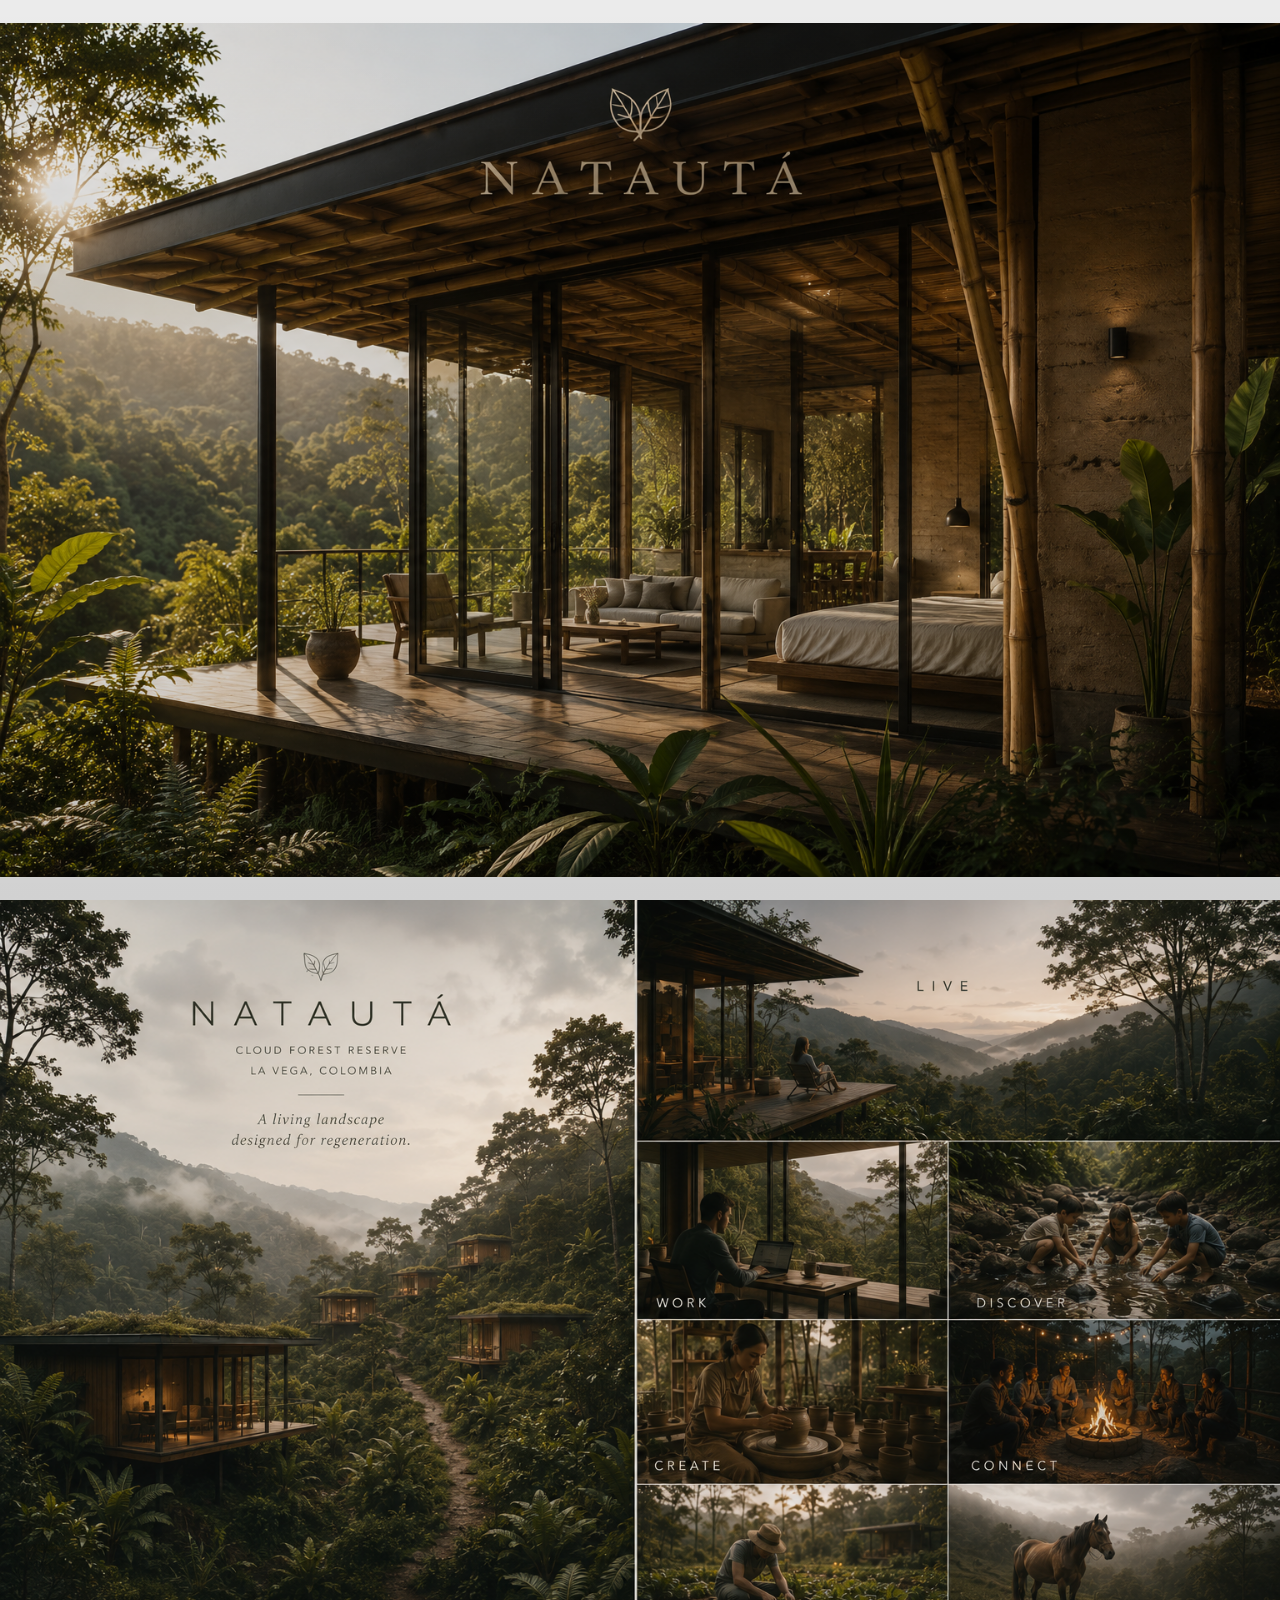
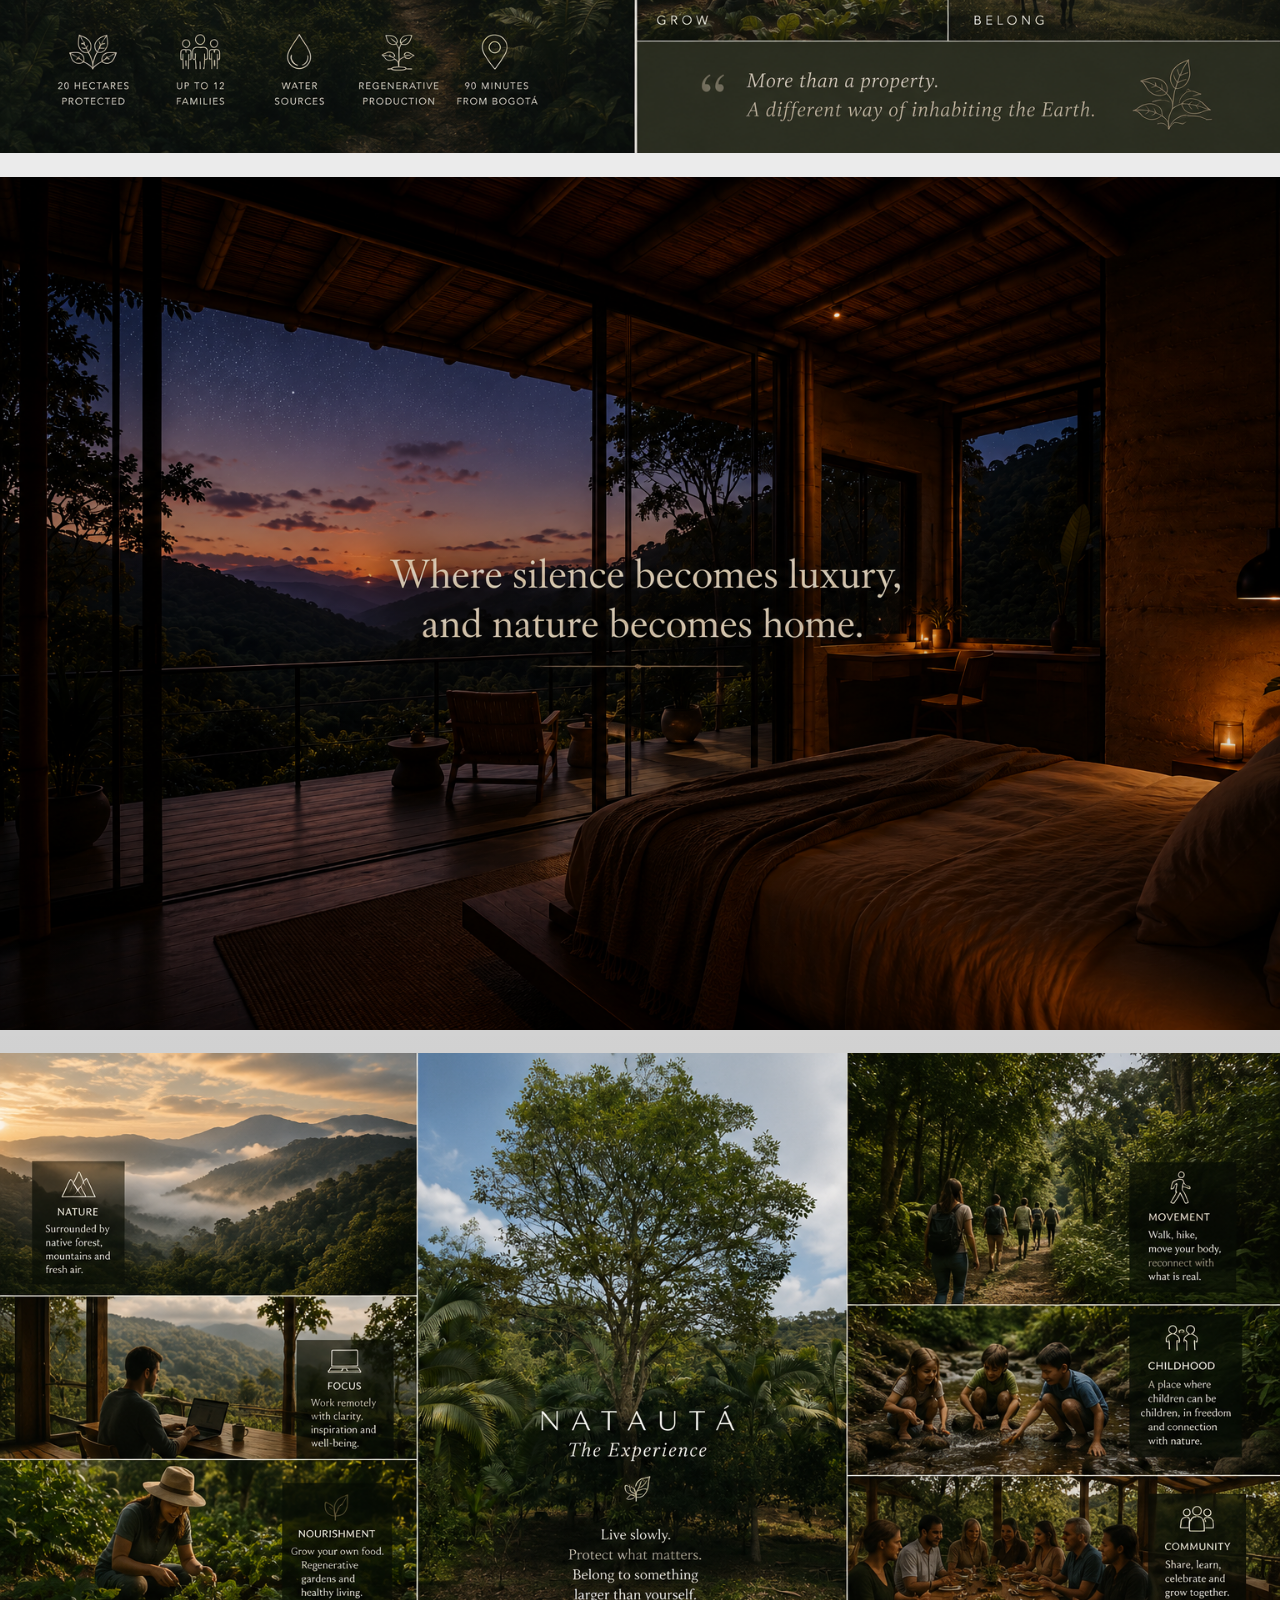
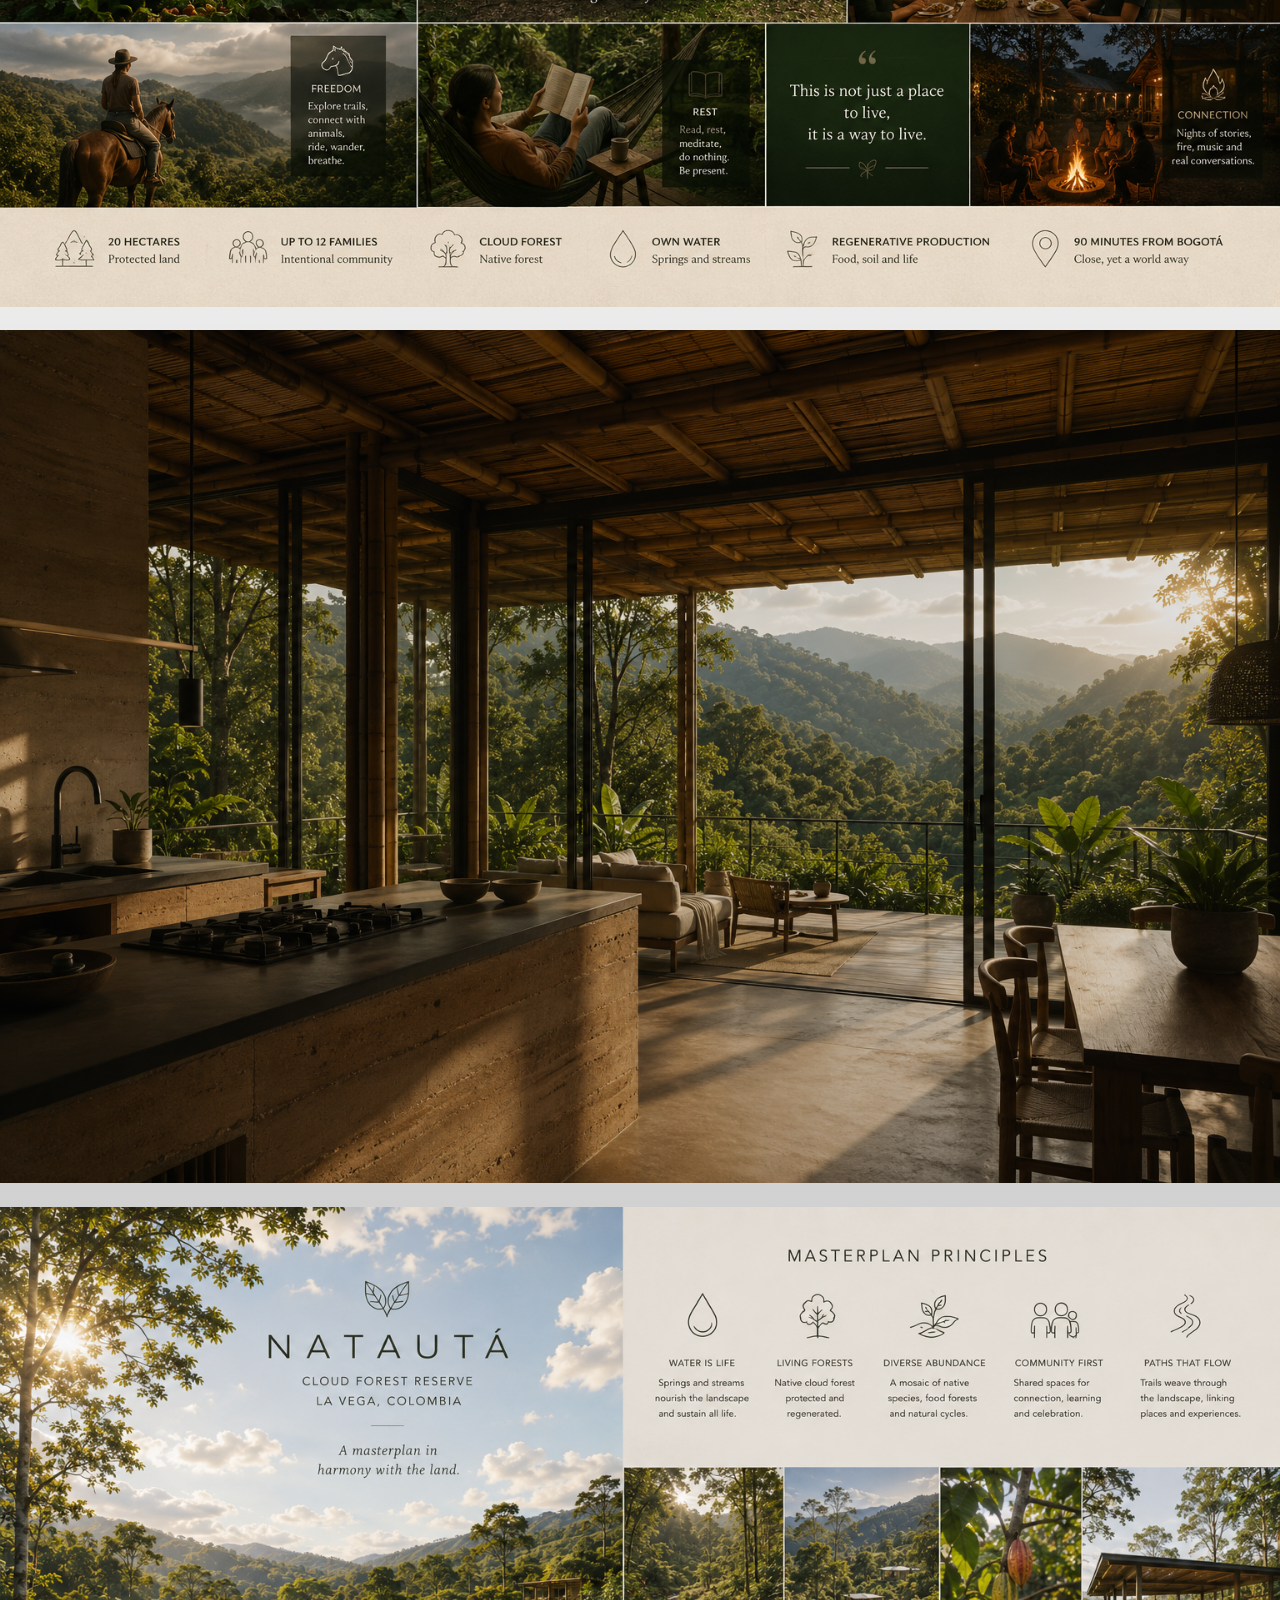
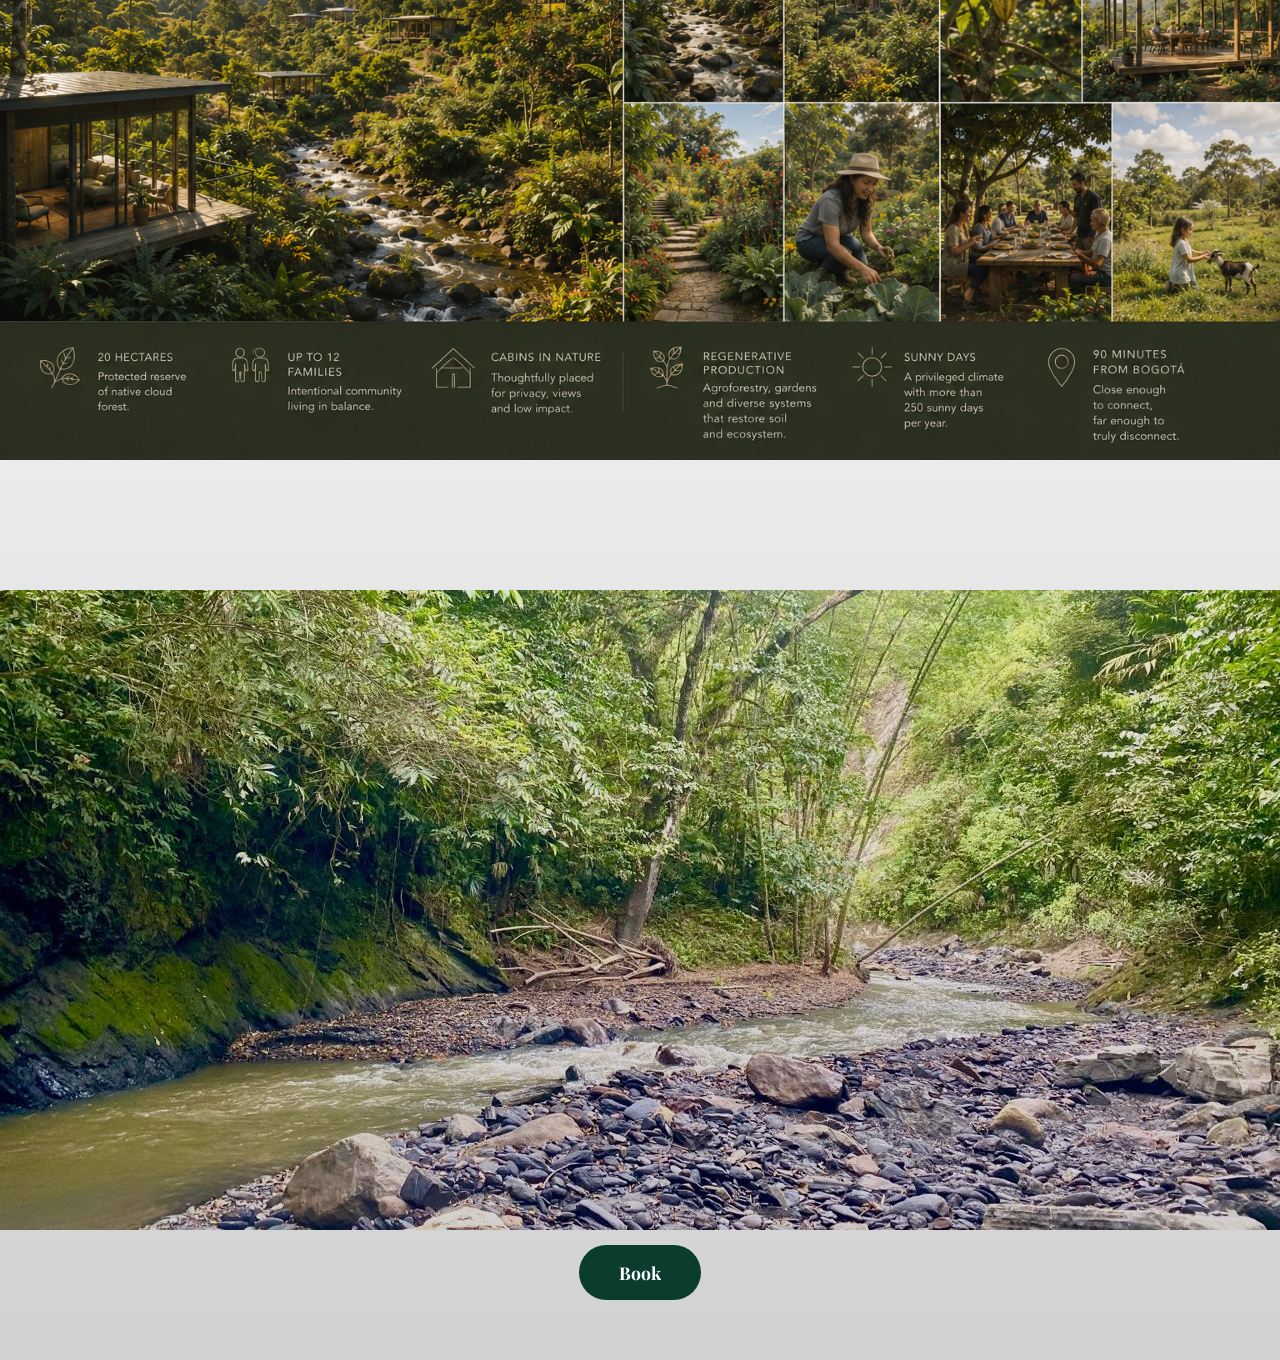
==== commit 269b010b: "Update CHIHIZA landing page: add sections 1-7, reorder sections, add booking button with animation" ====
--- a/index.html
+++ b/index.html
@@ -1,88 +1,71 @@
 <!doctype html>
-<html lang="es">
+<html lang="en">
   <head>
     <meta charset="utf-8" />
     <meta name="viewport" content="width=device-width, initial-scale=1" />
-    <title>MOX | Revista de proyectos</title>
-    <meta
-      name="description"
-      content="MOX, revista vertical de proyectos arquitectonicos, oportunidades de desarrollo y escenarios de inversion."
-    />
+    <title>CHIHIZA</title>
+    <meta name="description" content="CHIHIZA — Communities for returning to the land." />
+    <link rel="preconnect" href="https://fonts.googleapis.com">
+    <link rel="preconnect" href="https://fonts.gstatic.com" crossorigin>
+    <link href="https://fonts.googleapis.com/css2?family=Playfair+Display:wght@400;500;600;700;800;900&display=swap" rel="stylesheet">
     <link rel="stylesheet" href="./styles.css" />
   </head>
   <body>
-      <header class="topbar" aria-label="Navegacion principal">
-      <a class="brand" href="projects.html" aria-label="MOX inicio">
-        <span class="brand-mark">MOX</span>
-        <span class="brand-line"></span>
-      </a>
-      <nav class="nav">
-        <a href="projects.html">Proyectos</a>
-        <a href="https://www.instagram.com/" target="_blank" rel="noreferrer">Instagram</a>
-        <a class="nav-whatsapp" href="https://wa.me/573219931029" target="_blank" rel="noreferrer">WhatsApp</a>
-      </nav>
-    </header>
+    <!-- Section 1: hero image -->
+    <section class="section-visual">
+      <div class="section-visual-inner">
+        <div class="section-visual-frame">
+          <img src="./proyectos/natauta/hero.png" alt="Section 1 hero image" />
+          <div class="section-visual-overlay"></div>
+        </div>
+      </div>
+    </section>
 
-    <main class="feed" id="proyectos">
-      <!-- dashboard moved to projects.html -->
+    <!-- Section 5: full-bleed image -->
+    <section class="section-bleed" aria-hidden="false">
+      <img src="./proyectos/natauta/seccion5.png" alt="Section 5 image" />
+    </section>
 
-      <section class="project-label">
-        <div class="project-label-inner">
-          <p class="project-label-type">Proyecto</p>
-          <h2 class="project-label-title">Refugio Río Frío — Tabio, Cundinamarca</h2>
-          <p class="project-label-sub">Vivienda campestre con paisaje andino y atmósfera serena.</p>
+    <!-- Section 3: full-screen image -->
+    <section class="section-visual">
+      <div class="section-visual-inner">
+        <div class="section-visual-frame">
+          <img src="./proyectos/natauta/seccion3.png" alt="Section 3 image" />
+          <div class="section-visual-overlay"></div>
         </div>
-      </section>
+      </div>
+    </section>
 
-      <section class="project-slide image-slide" id="proyecto-1-detalle-1">
-        <div class="image-stage">
-          <img src="./proyectos/001/principal.png" alt="Imagen principal Refugio Rio Frio" />
+    <!-- Section 4: full-bleed image -->
+    <section class="section-bleed" aria-hidden="false">
+      <img src="./proyectos/natauta/seccion4.png" alt="Section 4 image" />
+    </section>
+    
+    <!-- Section 2: river image -->
+    <section class="section-visual">
+      <div class="section-visual-inner">
+        <div class="section-visual-frame">
+          <img src="./proyectos/natauta/seccion2.png" alt="Section 2 image" />
+          <div class="section-visual-overlay"></div>
         </div>
-      </section>
+      </div>
+    </section>
+    <!-- Section 6: full-bleed image -->
+    <section class="section-bleed" aria-hidden="false">
+      <img src="./proyectos/natauta/seccion6.png" alt="Section 6 image" />
+    </section>
 
-      <section class="project-slide image-slide" id="proyecto-1-detalle-2">
-        <div class="image-stage">
-          <img src="./proyectos/001/potencial.png" alt="Render de potencial Refugio Rio Frio" />
+    <!-- Section 7: full-screen image -->
+    <section class="section-visual">
+      <div class="section-visual-inner">
+        <div class="section-visual-frame">
+          <img src="./proyectos/natauta/seccion7.jpeg" alt="Section 7 image" />
+          <div class="section-visual-overlay"></div>
+          <a class="book-button" href="#">Book</a>
         </div>
-      </section>
+      </div>
+    </section>
 
-      <section class="project-slide image-slide" id="proyecto-1-detalle-3">
-        <div class="image-stage">
-          <img src="./proyectos/001/desarrollo.png" alt="Concepto de desarrollo Refugio Rio Frio" />
-        </div>
-      </section>
-
-      <section class="project-label">
-        <div class="project-label-inner">
-          <p class="project-label-type">Proyecto</p>
-          <h2 class="project-label-title">Refugio Tropical — La Vega, Cundinamarca</h2>
-          <p class="project-label-sub">Vivienda campestre con paisaje tropical y atmósfera serena.</p>
-        </div>
-      </section>
-
-      <section class="project-slide image-slide" id="proyecto-2-detalle-1">
-        <div class="image-stage">
-          <img src="./proyectos/002/principal.png" alt="Imagen principal del segundo proyecto" />
-        </div>
-      </section>
-
-      <section class="project-slide image-slide" id="proyecto-2-detalle-2">
-        <div class="image-stage">
-          <img src="./proyectos/002/potencial.png" alt="Render de potencial del segundo proyecto" />
-        </div>
-      </section>
-
-      <section class="project-slide image-slide" id="proyecto-2-detalle-3">
-        <div class="image-stage">
-          <img src="./proyectos/002/desarrollo.png" alt="Concepto de desarrollo del segundo proyecto" />
-        </div>
-      </section>
-
-    </main>
-
-    <!-- barra lateral eliminada para minimalismo -->
-
-    <a class="reserve-floater" href="https://wa.me/573219931029?text=Hola%20MOX%2C%20quiero%20reservar%20o%20conocer%20mas%20sobre%20Refugio%20Rio%20Frio." target="_blank" rel="noreferrer" aria-label="Reservar">Reservar</a>
     <script src="./script.js"></script>
   </body>
 </html>
--- a/styles.css
+++ b/styles.css
@@ -1,762 +1,209 @@
+/* Clean, minimal stylesheet - restored stable layout */
 :root {
   color-scheme: light;
-  --ink: #0b3d2e; /* texto principal: verde oscuro */
-  --muted: rgba(11, 61, 46, 0.7);
-  --dim: rgba(11, 61, 46, 0.44);
-  --gold: #0b8a6a; /* acento verde */
-  --gold-soft: rgba(11, 138, 106, 0.12);
-  --forest: #ffffff; /* fondo claro */
-  --forest-2: #f7faf7;
-  --panel: rgba(255, 255, 255, 0.92);
-  --line: rgba(11, 61, 46, 0.12);
-  --white-line: rgba(0, 0, 0, 0.06);
-  font-family: -apple-system, 'SF Pro Text', Inter, system-ui, -apple-system, BlinkMacSystemFont, "Segoe UI", sans-serif;
-}
-
-* {
-  box-sizing: border-box;
-}
-
-html {
-  scroll-behavior: smooth;
-}
+  --ink: #0b3d2e;
+  --muted: rgba(11,61,46,0.7);
+  --gold: #0b8a6a;
+  --panel: rgba(255,255,255,0.92);
+  --bg: #ffffff;
+  font-family: 'Playfair Display', serif;
+}
+
+* { box-sizing: border-box; }
+
+html { scroll-behavior: smooth; }
 
 body {
   margin: 0;
   min-height: 100vh;
-  overflow-x: hidden;
-  background: var(--forest);
+  background: var(--bg);
   color: var(--ink);
   -webkit-font-smoothing: antialiased;
   -moz-osx-font-smoothing: grayscale;
 }
 
-body::selection {
-  background: var(--gold);
-  color: #ffffff;
-}
-
-a {
-  color: inherit;
-  text-decoration: none;
-}
-
-button,
-a {
-  -webkit-tap-highlight-color: transparent;
-}
-
-.topbar {
-  position: fixed;
-  z-index: 30;
-  top: 0;
-  left: 0;
-  right: 0;
-  display: flex;
-  align-items: center;
-  justify-content: space-between;
-  gap: 24px;
-  padding: 14px clamp(18px, 4vw, 46px);
-  background: rgba(255,255,255,0.9);
-  pointer-events: none;
-  box-shadow: 0 1px 0 rgba(11,61,46,0.04);
-}
-
-.brand,
-.nav {
-  pointer-events: auto;
-}
-
-.brand {
-  display: inline-flex;
-  align-items: center;
-  gap: 12px;
-  min-width: 96px;
-  font-family: -apple-system, 'SF Pro Text', Inter, system-ui, -apple-system, BlinkMacSystemFont, "Segoe UI", sans-serif;
-  letter-spacing: -0.01em;
-}
-
-.brand-mark {
+/* HERO */
+.hero {
+  position: relative;
+  min-height: 100vh;
   display: grid;
   place-items: center;
-  width: 48px;
-  height: 48px;
-  border: 1px solid var(--gold);
-  border-radius: 50%;
-  color: var(--gold);
-  font-size: 15px;
+  text-align: center;
+  padding: 0 24px;
+  overflow: hidden;
+}
+
+.hero-video {
+  position: absolute;
+  inset: 0;
+  width: 100%;
+  height: 100%;
+  object-fit: cover;
+  z-index: -1;
+}
+
+.hero-video-poster { z-index: -1; position: absolute; inset:0; width:100%; height:100%; object-fit:cover; }
+
+.hero-overlay {
+  position: absolute;
+  inset: 0;
+  background: rgba(255,255,255,0.48);
+  z-index: 0;
+}
+
+.hero-copy {
+  position: relative;
+  z-index: 1;
+  max-width: 980px;
+  margin: 0 auto;
+  padding: 24px;
+}
+
+.hero-eyebrow {
+  margin: 0 0 12px;
+  font-size: 0.85rem;
   font-weight: 700;
-}
-
-.brand-line {
-  width: 54px;
-  height: 1px;
-  background: var(--gold);
-}
-
-.nav {
+  letter-spacing: 0.22em;
+  text-transform: uppercase;
+  color: var(--muted);
+}
+
+.hero-panel {
+  display: inline-block;
+  background: var(--panel);
+  color: var(--ink);
+  padding: 18px 28px;
+  border-radius: 14px;
+  box-shadow: 0 6px 24px rgba(11,61,46,0.06);
+}
+
+.hero h1 {
+  margin: 0;
+  font-size: clamp(2.4rem, 5vw, 4rem);
+  line-height: 1.02;
+  font-weight: 800;
+  max-width: 12ch;
+}
+
+.hero-button {
+  display: inline-flex;
+  align-items: center;
+  justify-content: center;
+  margin-top: 20px;
+  padding: 14px 30px;
+  border-radius: 999px;
+  background: var(--ink);
+  color: #fff;
+  font-weight: 700;
+  border: none;
+}
+
+.hero-button:focus { outline: 2px solid rgba(11,138,106,0.15); }
+
+/* SECTION VISUAL (full-screen, not cropped) */
+.section-visual {
+  margin: 0;
+  padding: 0;
+  min-height: 100vh;
   display: flex;
   align-items: center;
-  gap: 4px;
-  padding: 4px;
-  border: 1px solid rgba(11,61,46,0.06);
-  border-radius: 999px;
-  background: rgba(255,255,255,0.7);
-  backdrop-filter: blur(6px);
-  box-shadow: none;
-}
-
-.nav a {
-  display: inline-flex;
-  align-items: center;
-  justify-content: center;
-  min-height: 40px;
-  padding: 0 18px;
-  border-radius: 999px;
-  color: var(--ink);
-  font-size: 14px;
-  font-weight: 600;
-  white-space: nowrap;
-}
-
-.nav a:hover,
-.nav a:focus-visible {
-  background: var(--gold-soft);
-  outline: none;
-}
-
-.nav-whatsapp {
-  background: var(--ink);
-  color: #132018 !important;
-}
-
-.feed {
+  justify-content: center;
+  background: var(--bg);
+  overflow: hidden;
+}
+.section-visual-inner {
+  width: 100%;
+}
+.section-visual-frame {
   position: relative;
-}
-
-.project-slide {
-  position: relative;
-  min-height: auto;
-  display: block;
-  overflow: visible;
-  isolation: isolate;
-  background-image: var(--hero);
-  background-position: center;
-  background-size: cover;
-}
-
-.project-slide::before {
-  content: "";
-  position: absolute;
-  inset: 0;
-  z-index: -2;
-  background-image: var(--hero);
-  background-position: center;
-  background-size: cover;
-  transform: scale(1.02);
-  filter: saturate(0.92) contrast(1.05);
-}
-
-.shade {
-  position: absolute;
-  inset: 0;
-  z-index: -1;
-  background:
-    linear-gradient(90deg, rgba(4, 14, 10, 0.93) 0%, rgba(4, 14, 10, 0.62) 27%, rgba(4, 14, 10, 0.12) 58%, rgba(4, 14, 10, 0.45) 100%),
-    linear-gradient(180deg, rgba(4, 8, 6, 0.18) 0%, rgba(4, 8, 6, 0.04) 46%, rgba(4, 8, 6, 0.92) 100%);
-}
-
-.image-slide {
-  position: relative;
-  background: transparent;
-  padding: 0;
-}
-
-.image-slide::before,
-.image-slide .shade {
-  display: none;
-}
-
-.image-stage {
-  width: min(1200px, 100%);
-  margin: 0 auto;
-  overflow: visible;
-  background: transparent;
-}
-
-.image-stage img {
-  width: 100%;
+  width: 100vw;
+  margin-left: calc(50% - 50vw);
+  height: 100vh;
+  display: flex;
+  align-items: center;
+  justify-content: center;
+  overflow: hidden;
+}
+.section-visual img {
+  width: 100vw;
   height: auto;
   object-fit: contain;
-  object-position: center;
+  object-position: center bottom;
   display: block;
-  opacity: 0.84;
-  transform: scale(1.01);
-  transition: opacity 560ms cubic-bezier(.2, .8, .2, 1), transform 560ms cubic-bezier(.2, .8, .2, 1);
-}
-
-.image-stage img.in-view {
-  opacity: 1;
-  transform: scale(1);
-}
-
-/* Dashboard minimalista */
-.dashboard {
+}
+.section-visual-overlay {
+  position: absolute;
+  inset: 0;
+  background: linear-gradient(180deg, rgba(0,0,0,0.08) 0%, rgba(0,0,0,0.18) 100%);
+  pointer-events: none;
+}
+
+/* Section 3: compact centered image */
+.section-compact {
+  margin: 28px auto;
   padding: 36px 20px;
-  display: flex;
-  justify-content: center;
-  background: transparent;
-}
-.dash-card {
-  display: flex;
-  gap: 18px;
-  align-items: center;
-  max-width: 980px;
-  width: 100%;
-  padding: 10px 18px;
-  border-radius: 12px;
-  background: rgba(255,255,255,0.98);
-  backdrop-filter: blur(2px);
-  border: 1px solid rgba(11,61,46,0.04);
-}
-.dash-logo img {
-  width: 64px;
-  height: 48px;
-  object-fit: cover;
-  border-radius: 6px;
-  display: block;
-}
-.dash-info { color: var(--ink); }
-.dash-title { font-weight: 800; font-size: 16px; margin-bottom: 6px; }
-.dash-meta { font-size: 13px; color: rgba(255,255,255,0.68); }
-
-/* Projects listing minimal */
-.projects-list { display:flex; justify-content:center; padding:88px 16px 48px; }
-.projects-inner { width:100%; max-width:980px; }
-.project-item { display:flex; gap:12px; align-items:center; text-decoration:none; padding:12px 14px; border-radius:10px; background: rgba(7,19,16,0.03); border:1px solid rgba(255,255,255,0.02); }
-.project-item img { width:72px; height:54px; object-fit:cover; border-radius:6px; flex-shrink:0; }
-.project-meta { color: var(--ink); }
-.project-title { font-weight:800; font-size:15px; }
-.project-sub { font-size:13px; color: var(--muted); margin-top:4px; }
-
-.project-label {
-  padding: 28px 20px 16px;
-  display: flex;
-  justify-content: center;
-}
-.project-label-inner {
-  width: min(980px, 100%);
-}
-.project-label-type {
-  margin: 0 0 8px;
-  color: var(--muted);
-  font-size: 12px;
-  letter-spacing: 0.18em;
-  text-transform: uppercase;
-}
-.project-label-title {
-  margin: 0 0 10px;
-  font-size: clamp(32px, 5vw, 44px);
-  line-height: 1.05;
-  font-weight: 800;
-  color: var(--ink);
-}
-.project-label-sub {
-  margin: 0;
-  max-width: 760px;
-  color: rgba(11, 61, 46, 0.78);
-  font-size: 15px;
-  line-height: 1.6;
-}
-
-/* small screens: stack */
-@media (max-width:520px){
-  .project-item { flex-direction:row; gap:10px; padding:10px; }
-}
-
-/* Estilos para la tabla de ficha técnica */
-.project-data { padding: 24px 20px 60px; display:flex; justify-content:center; }
-.project-data .data-inner { width:100%; max-width:980px; }
-.project-data h2 { color: rgba(255,255,255,0.94); font-size:18px; margin-bottom:12px; }
-.data-table { width:100%; border-collapse:collapse; background: rgba(255,255,255,0.98); border-radius:8px; overflow:hidden; }
-.data-table th, .data-table td { text-align:left; padding:12px 14px; border-bottom:1px solid rgba(11,61,46,0.06); vertical-align:top; }
-.data-table th { width:230px; color: var(--muted); font-weight:700; background: rgba(255,255,255,0.98); }
-.data-table td { color: var(--ink); font-weight:500; }
-.data-table ul { margin:6px 0 0 18px; padding:0; }
-.data-table li { margin:6px 0; }
-
-@media (max-width:640px){
-  .data-table th { display:block; width:100%; padding-top:10px; padding-bottom:6px; }
-  .data-table td { display:block; padding-bottom:12px; }
-}
-
-/* Botón flotante de reserva — estilo discreto y minimalista */
-.reserve-floater {
-  position: fixed;
-  right: 16px;
-  top: 52%;
-  transform: translateY(-50%);
-  z-index: 1200;
-  background: var(--forest);
-  color: var(--ink);
-  padding: 8px 10px;
-  font-size: 13px;
-  border-radius: 999px;
+  max-width: 1000px;
+}
+.section-compact-inner { max-width: 860px; margin: 0 auto; }
+.section-compact img { width: 100%; height: auto; display:block; border-radius:12px; }
+
+/* Section 4: full-bleed image */
+.section-bleed { margin:0; padding:0; }
+.section-bleed img { width: 100vw; margin-left: calc(50% - 50vw); height: auto; display:block; object-fit:cover; }
+
+/* Minimal nav/topbar adjustments */
+.topbar { position: fixed; z-index: 40; top:0; left:0; right:0; display:flex; align-items:center; justify-content:space-between; padding:14px 24px; background: rgba(255,255,255,0.9); }
+.brand-mark { width:48px; height:48px; display:grid; place-items:center; border-radius:50%; border:1px solid var(--gold); color:var(--gold); }
+
+/* Accessibility */
+@media (prefers-reduced-motion: reduce) {
+  * { animation: none !important; transition: none !important; }
+}
+
+/* Book button with pulse animation */
+.book-button {
+  position: absolute;
+  bottom: 60px;
+  left: 50%;
+  transform: translateX(-50%);
+  z-index: 10;
+  display: inline-flex;
+  align-items: center;
+  justify-content: center;
+  padding: 16px 40px;
+  border-radius: 50px;
+  background: var(--ink);
+  color: #fff;
   font-weight: 700;
+  font-size: 1.1rem;
   text-decoration: none;
-  display: inline-flex;
-  align-items: center;
-  justify-content: center;
-  opacity: 0.98;
-  border: 1px solid var(--gold);
-  box-shadow: none;
-  transition: transform 220ms ease, opacity 220ms ease;
-  animation: floatY 6s ease-in-out infinite;
-}
-
-.reserve-floater:hover {
-  transform: translateY(-50%) scale(1.04);
-  opacity: 1;
-  box-shadow: 0 8px 26px rgba(2,6,4,0.08);
-}
-
-@keyframes floatY {
-  0% { transform: translateY(-50%) translateY(0); }
-  50% { transform: translateY(-50%) translateY(-4px); }
-  100% { transform: translateY(-50%) translateY(0); }
-}
-
-/* Ocultar cualquier rail restante */
-.rail { display: none !important; }
-
-.fact-grid {
-  display: grid;
-  grid-template-columns: repeat(2, minmax(0, 1fr));
-  gap: 14px;
-  margin-top: 24px;
-}
-
-.fact-grid div {
-  padding: 18px;
-  border: 1px solid rgba(11,138,106,0.08);
-  background: rgba(11,138,106,0.02);
-  border-radius: 16px;
-}
-
-.fact-grid strong {
-  display: block;
-  color: var(--gold);
-  text-transform: uppercase;
-  font-size: 12px;
-  letter-spacing: 0.08em;
-  margin-bottom: 10px;
-}
-
-.fact-grid span {
-  color: var(--dim);
-  font-size: 15px;
-  line-height: 1.5;
-}
-
-.fact-slide .detail-card {
-  padding: 42px 34px 44px;
-}
-
-.kicker {
-  max-width: 420px;
-  margin: 0 0 18px;
-  color: var(--gold);
-  font-size: clamp(13px, 1.7vw, 16px);
-  font-weight: 650;
-  letter-spacing: 0.08em;
-  line-height: 1.35;
-  text-transform: uppercase;
-}
-
-.location {
-  display: flex;
-  align-items: center;
-  gap: 12px;
-  margin-bottom: 58px;
-  color: var(--muted);
-  font-size: clamp(15px, 2vw, 19px);
-  line-height: 1.35;
-}
-
-.pin {
-  width: 24px;
-  height: 24px;
-  border: 2px solid var(--gold);
-  border-radius: 50% 50% 50% 0;
-  transform: rotate(-45deg);
-}
-
-.pin::after {
-  content: "";
-  position: absolute;
-  top: 6px;
-  left: 6px;
-  width: 8px;
-  height: 8px;
-  border-radius: 50%;
+  border: none;
+  cursor: pointer;
+  transition: all 0.3s ease;
+  animation: pulse-button 2s ease-in-out infinite;
+}
+
+.book-button:hover {
   background: var(--gold);
-}
-
-h1,
-h2 {
-  margin: 0;
-  font-family: -apple-system, 'SF Pro Text', Inter, system-ui, -apple-system, BlinkMacSystemFont, "Segoe UI", sans-serif;
-  font-weight: 600;
-  letter-spacing: -0.01em;
-}
-
-h1 {
-  max-width: 640px;
-  font-size: clamp(54px, 7.8vw, 112px);
-  line-height: 0.94;
-  text-wrap: balance;
-}
-
-.summary {
-  max-width: 430px;
-  margin: 24px 0 0;
-  color: var(--muted);
-  font-size: clamp(15px, 2vw, 18px);
-  line-height: 1.55;
-}
-
-.project-actions {
-  display: flex;
-  flex-wrap: wrap;
-  gap: 12px;
-  margin-top: 30px;
-}
-
-.primary-action,
-.secondary-action,
-.modal-whatsapp {
-  display: inline-flex;
-  align-items: center;
-  justify-content: center;
-  min-height: 48px;
-  padding: 0 24px;
-  border: 1px solid var(--gold);
-  border-radius: 999px;
-  font: inherit;
-  font-weight: 750;
-  cursor: pointer;
-}
-
-.primary-action,
-.modal-whatsapp {
-  background: var(--gold);
-  color: #102016;
-}
-
-.secondary-action {
-  background: rgba(7, 20, 14, 0.54);
-  color: var(--ink);
-  backdrop-filter: blur(12px);
-}
-
-.primary-action:hover,
-.primary-action:focus-visible,
-.secondary-action:hover,
-.secondary-action:focus-visible,
-.modal-whatsapp:hover,
-.modal-whatsapp:focus-visible {
-  transform: translateY(-1px);
-  outline: none;
-}
-
-.callouts {
-  position: absolute;
-  inset: 0;
-  pointer-events: none;
-}
-
-.callouts span {
-  position: absolute;
-  top: var(--y);
-  left: var(--x);
-  max-width: 210px;
-  padding: 10px 13px;
-  border: 1px solid rgba(11,138,106,0.12);
-  background: rgba(255,255,255,0.96);
-  color: var(--ink);
-  font-size: 13px;
-  line-height: 1.25;
-  backdrop-filter: blur(2px);
-  box-shadow: none;
-}
-
-.callouts span::after {
-  content: "";
-  position: absolute;
-  left: 16px;
-  top: 100%;
-  width: 1px;
-  height: 56px;
-  background: linear-gradient(var(--gold), transparent);
-}
-
-.data-strip {
-  position: absolute;
-  left: 0;
-  right: 0;
-  bottom: 0;
-  display: grid;
-  grid-template-columns: repeat(3, 1fr);
-  gap: 0;
-  min-height: 128px;
-  border-top: 1px solid var(--line);
-  background: rgba(255,255,255,0.98);
-  backdrop-filter: blur(2px);
-}
-
-.data-strip div {
-  display: grid;
-  align-content: center;
-  gap: 8px;
-  padding: 24px clamp(18px, 4vw, 48px);
-  border-right: 1px solid rgba(11,138,106,0.06);
-}
-
-.data-strip div:last-child {
-  border-right: 0;
-}
-
-.data-strip strong {
-  color: var(--gold);
-  font-size: 13px;
-  text-transform: uppercase;
-  letter-spacing: 0.06em;
-}
-
-.data-strip span {
-  max-width: 520px;
-  color: var(--muted);
-  font-size: 14px;
-  line-height: 1.45;
-}
-
-.poster-slide {
-  place-items: center;
-  padding: 92px 18px 88px;
-  background:
-    radial-gradient(circle at 52% 28%, rgba(200, 164, 91, 0.16), transparent 34%),
-    linear-gradient(135deg, #06120e, #11261d 52%, #050c09);
-}
-
-.poster-slide::before,
-.poster-slide .shade {
-  display: none;
-}
-
-.poster-stage {
-  width: min(1120px, 94vw);
-  height: min(76svh, 980px);
-  display: grid;
-  place-items: center;
-}
-
-.poster-stage img {
-  display: block;
-  width: auto;
-  height: 100%;
-  max-width: 100%;
-  object-fit: contain;
-  border: 1px solid rgba(11,61,46,0.08);
-  box-shadow: none;
-  background: transparent;
-}
-
-.poster-actions {
-  position: absolute;
-  right: clamp(20px, 5vw, 70px);
-  bottom: 28px;
-  display: flex;
-  gap: 12px;
-  padding: 10px;
-  border: 1px solid rgba(200, 164, 91, 0.34);
-  border-radius: 999px;
-  background: rgba(6, 18, 13, 0.78);
-  backdrop-filter: blur(18px);
-}
-
-.rail {
-  position: fixed;
-  z-index: 25;
-  right: 22px;
-  top: 50%;
-  display: grid;
-  gap: 14px;
-  transform: translateY(-50%);
-}
-
-.rail a {
-  width: 8px;
-  height: 42px;
-  border: 1px solid rgba(11,61,46,0.08);
-  border-radius: 99px;
-  background: rgba(11,61,46,0.03);
-}
-
-.rail a:hover,
-.rail a:focus-visible {
-  border-color: var(--gold);
-  background: var(--gold);
-  outline: none;
-}
-
-.admin-preview {
-  min-height: 48vh;
-  padding: 96px clamp(22px, 6vw, 82px);
-  background: transparent;
-  border-top: 1px solid var(--line);
-}
-
-.admin-preview p {
-  margin: 0 0 10px;
-  color: var(--gold);
-  text-transform: uppercase;
-  letter-spacing: 0.08em;
-}
-
-.admin-preview h2 {
-  font-size: clamp(40px, 5vw, 72px);
-}
-
-.admin-preview span {
-  display: block;
-  max-width: 740px;
-  margin-top: 18px;
-  color: var(--muted);
-  font-size: 18px;
-  line-height: 1.55;
-}
-
-@media (max-width: 900px) {
-  .topbar {
-    align-items: flex-start;
-    padding: 10px 12px;
+  transform: translateX(-50%) scale(1.08);
+}
+
+@keyframes pulse-button {
+  0% {
+    opacity: 1;
+    transform: translateX(-50%) scale(1);
   }
-
-  .brand-line {
-    display: none;
+  50% {
+    opacity: 0.85;
+    transform: translateX(-50%) scale(1.05);
   }
-
-  .brand-mark {
-    width: 42px;
-    height: 42px;
-    font-size: 13px;
+  100% {
+    opacity: 1;
+    transform: translateX(-50%) scale(1);
   }
-
-  .nav {
-    max-width: calc(100vw - 74px);
-    overflow-x: auto;
-    scrollbar-width: none;
-  }
-
-  .nav::-webkit-scrollbar {
-    display: none;
-  }
-
-  .nav a {
-    min-height: 38px;
-    padding: 0 14px;
-    font-size: 13px;
-  }
-
-  .project-slide {
-    min-height: auto;
-    align-items: flex-start;
-  }
-
-  .poster-slide {
-    align-items: flex-start;
-    padding: 0;
-  }
-
-  .poster-stage {
-    width: min(100%, 680px);
-    height: auto;
-  }
-
-  .poster-actions {
-    left: 14px;
-    right: 14px;
-    bottom: 14px;
-    justify-content: center;
-  }
-
-  .project-card {
-    width: calc(100vw - 32px);
-    margin: 0 16px 240px;
-    padding-top: 104px;
-  }
-
-  .location {
-    margin-bottom: 34px;
-  }
-
-  h1 {
-    font-size: clamp(48px, 15vw, 74px);
-  }
-
-  .callouts span {
-    display: none;
-  }
-
-  .data-strip {
-    grid-template-columns: 1fr;
-    min-height: 210px;
-  }
-
-  .data-strip div {
-    padding: 14px 18px;
-    border-right: 0;
-    border-bottom: 1px solid rgba(11,138,106,0.06);
-  }
-
-  .data-strip div:last-child {
-    border-bottom: 0;
-  }
-
-  .rail {
-    right: 10px;
-  }
-
-  .rail a {
-    height: 30px;
-  }
-
-  /* removed modal-specific responsive styles */
-}
-
-@media (max-width: 520px) {
-  .project-card {
-    margin-bottom: 252px;
-  }
-
-  .project-actions {
-    display: grid;
-    grid-template-columns: 1fr 1fr;
-  }
-
-  .poster-actions {
-    display: grid;
-    grid-template-columns: 1fr 1fr;
-    border-radius: 28px;
-  }
-
-  .primary-action,
-  .secondary-action {
-    width: 100%;
-    padding: 0 14px;
-  }
-
-  .data-strip span {
-    font-size: 13px;
-  }
-}
+}
+
+@media (max-width: 760px) {
+  .hero h1 { font-size: clamp(1.6rem, 6.6vw, 2.4rem); max-width: 40ch; }
+  .hero-panel { padding: 14px 18px; }
+}
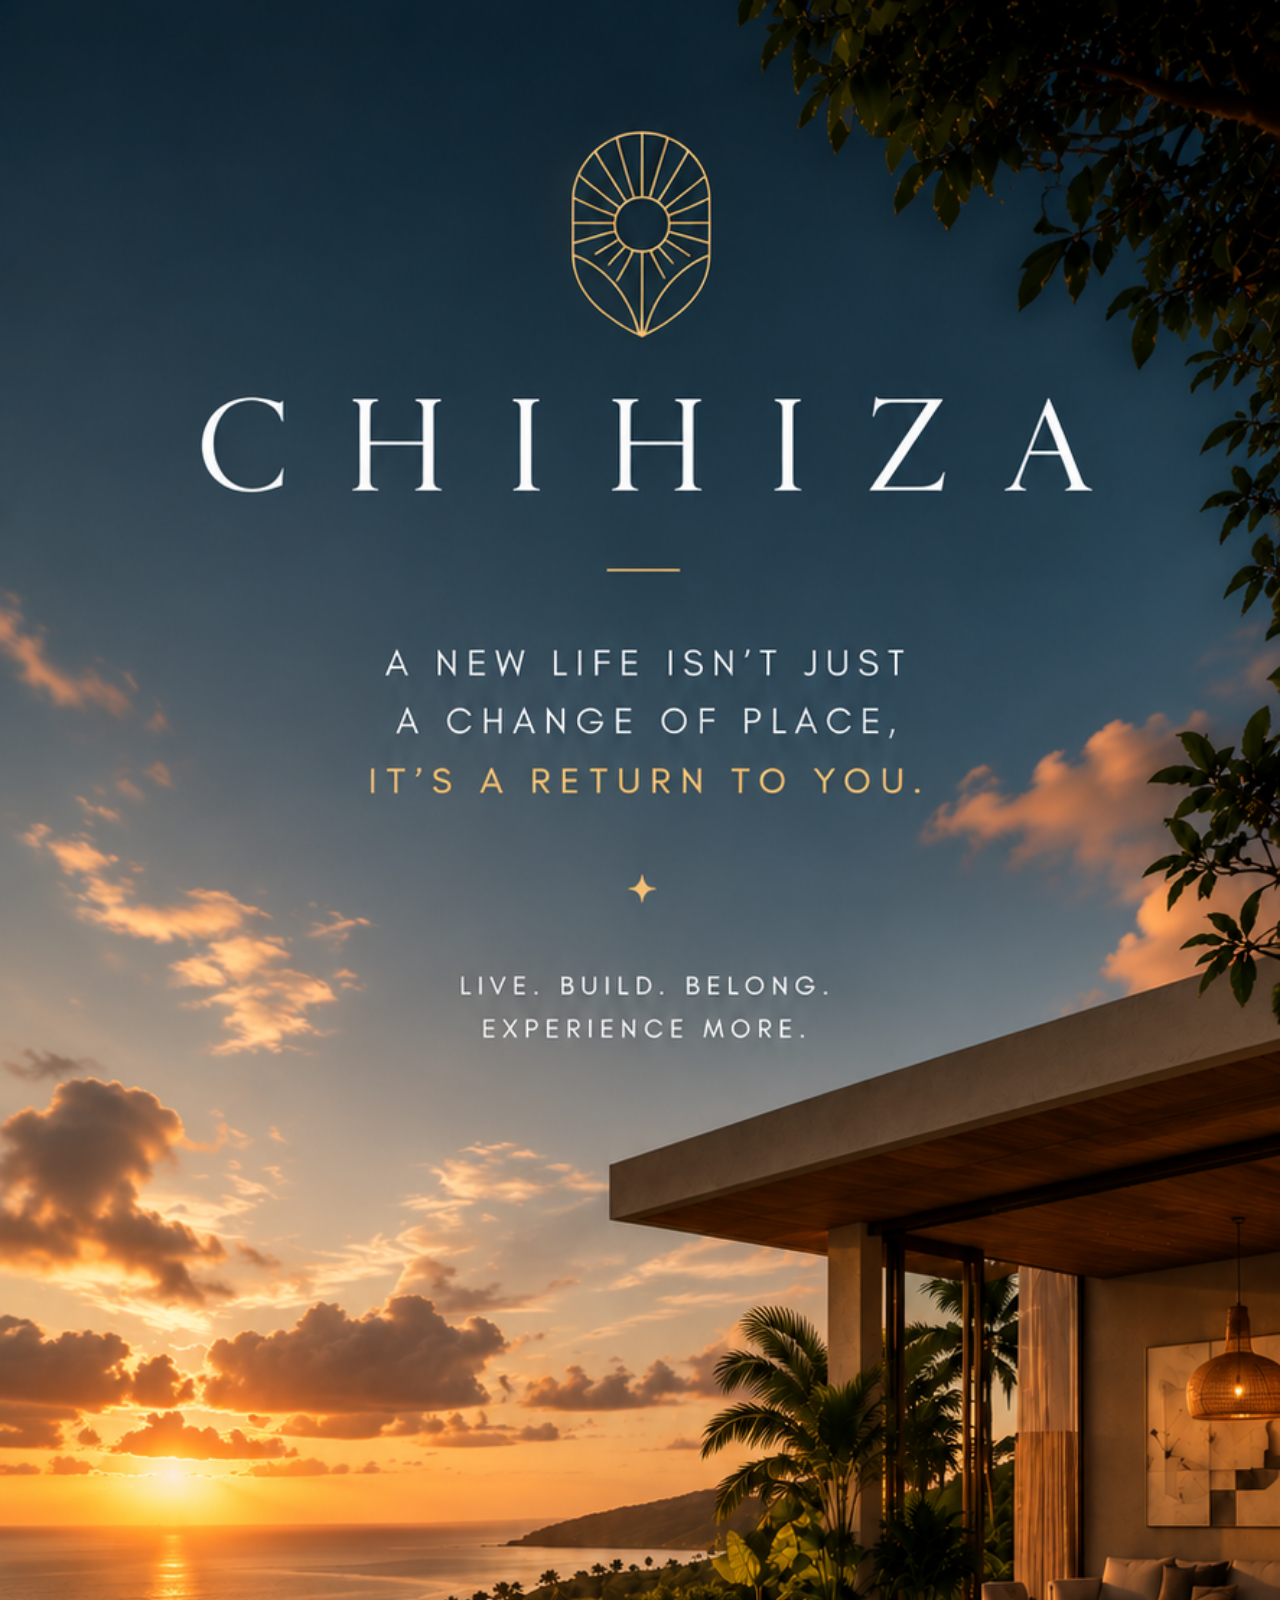
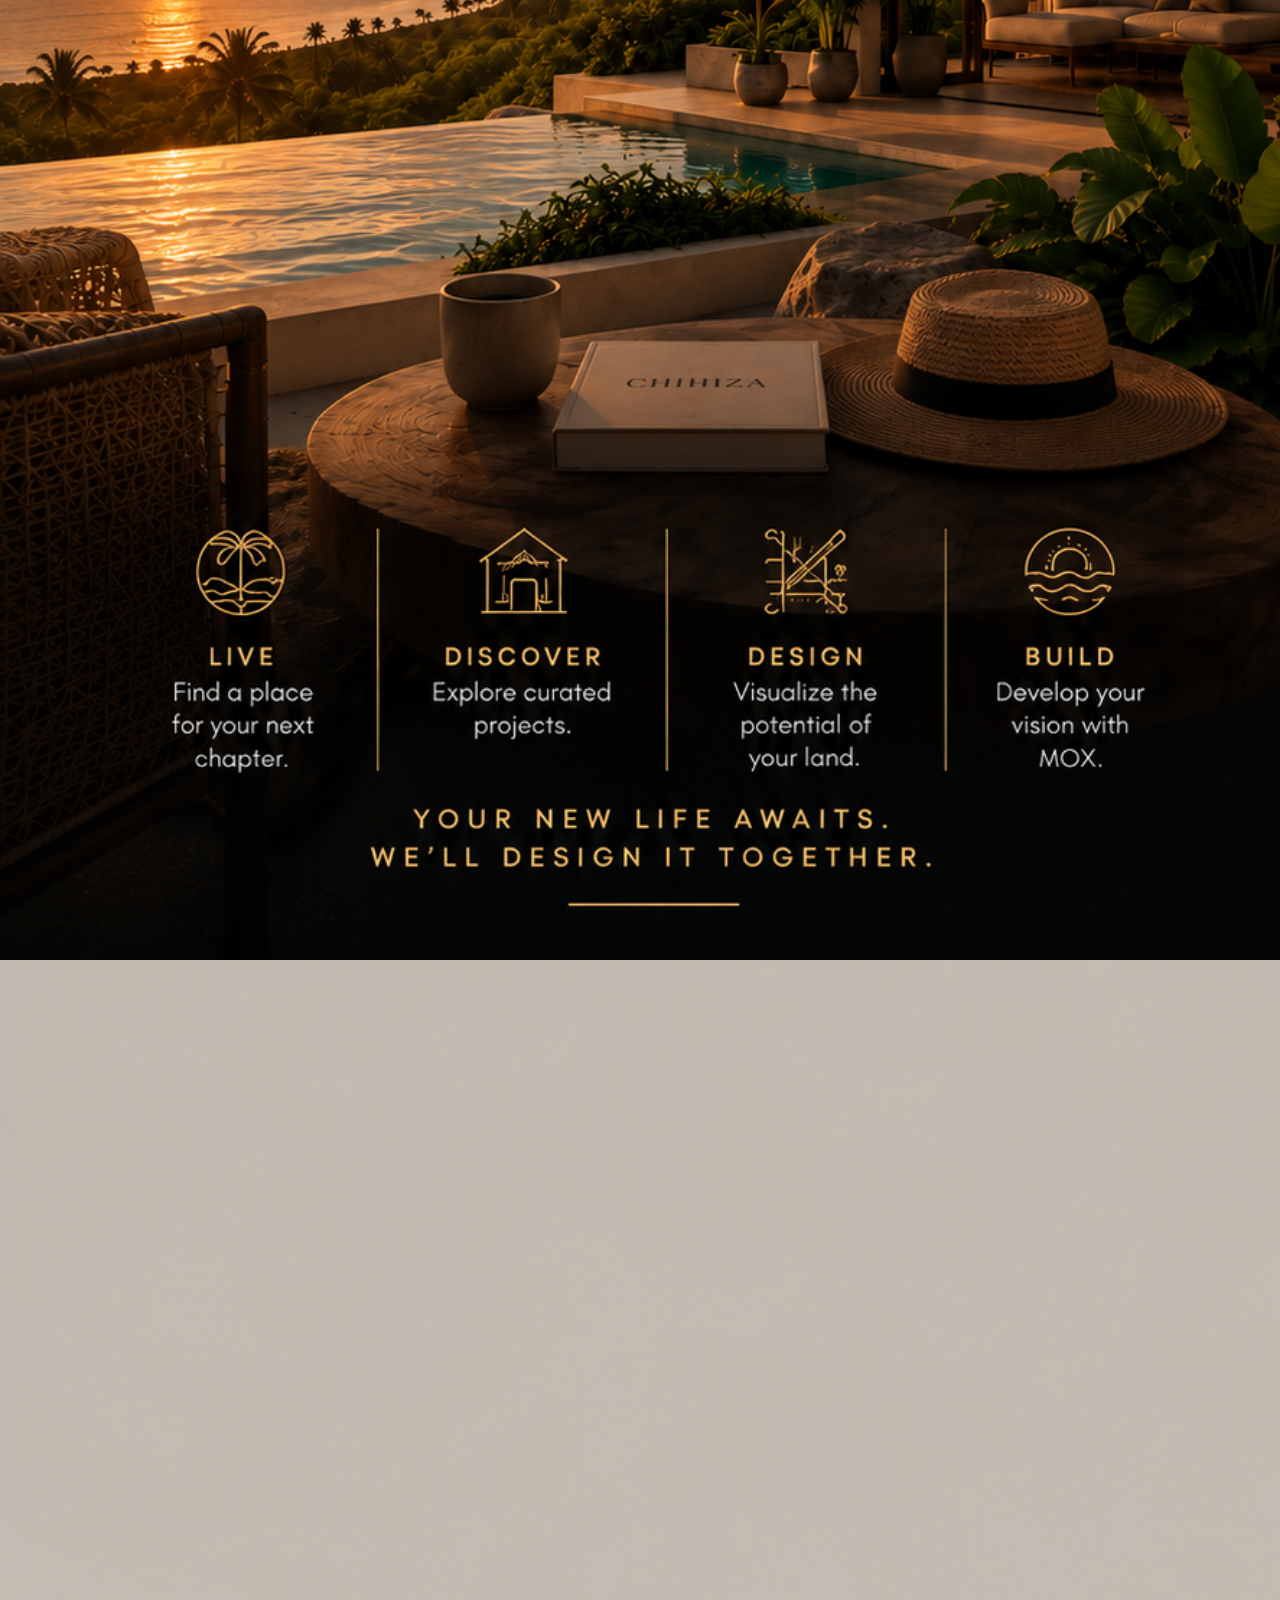
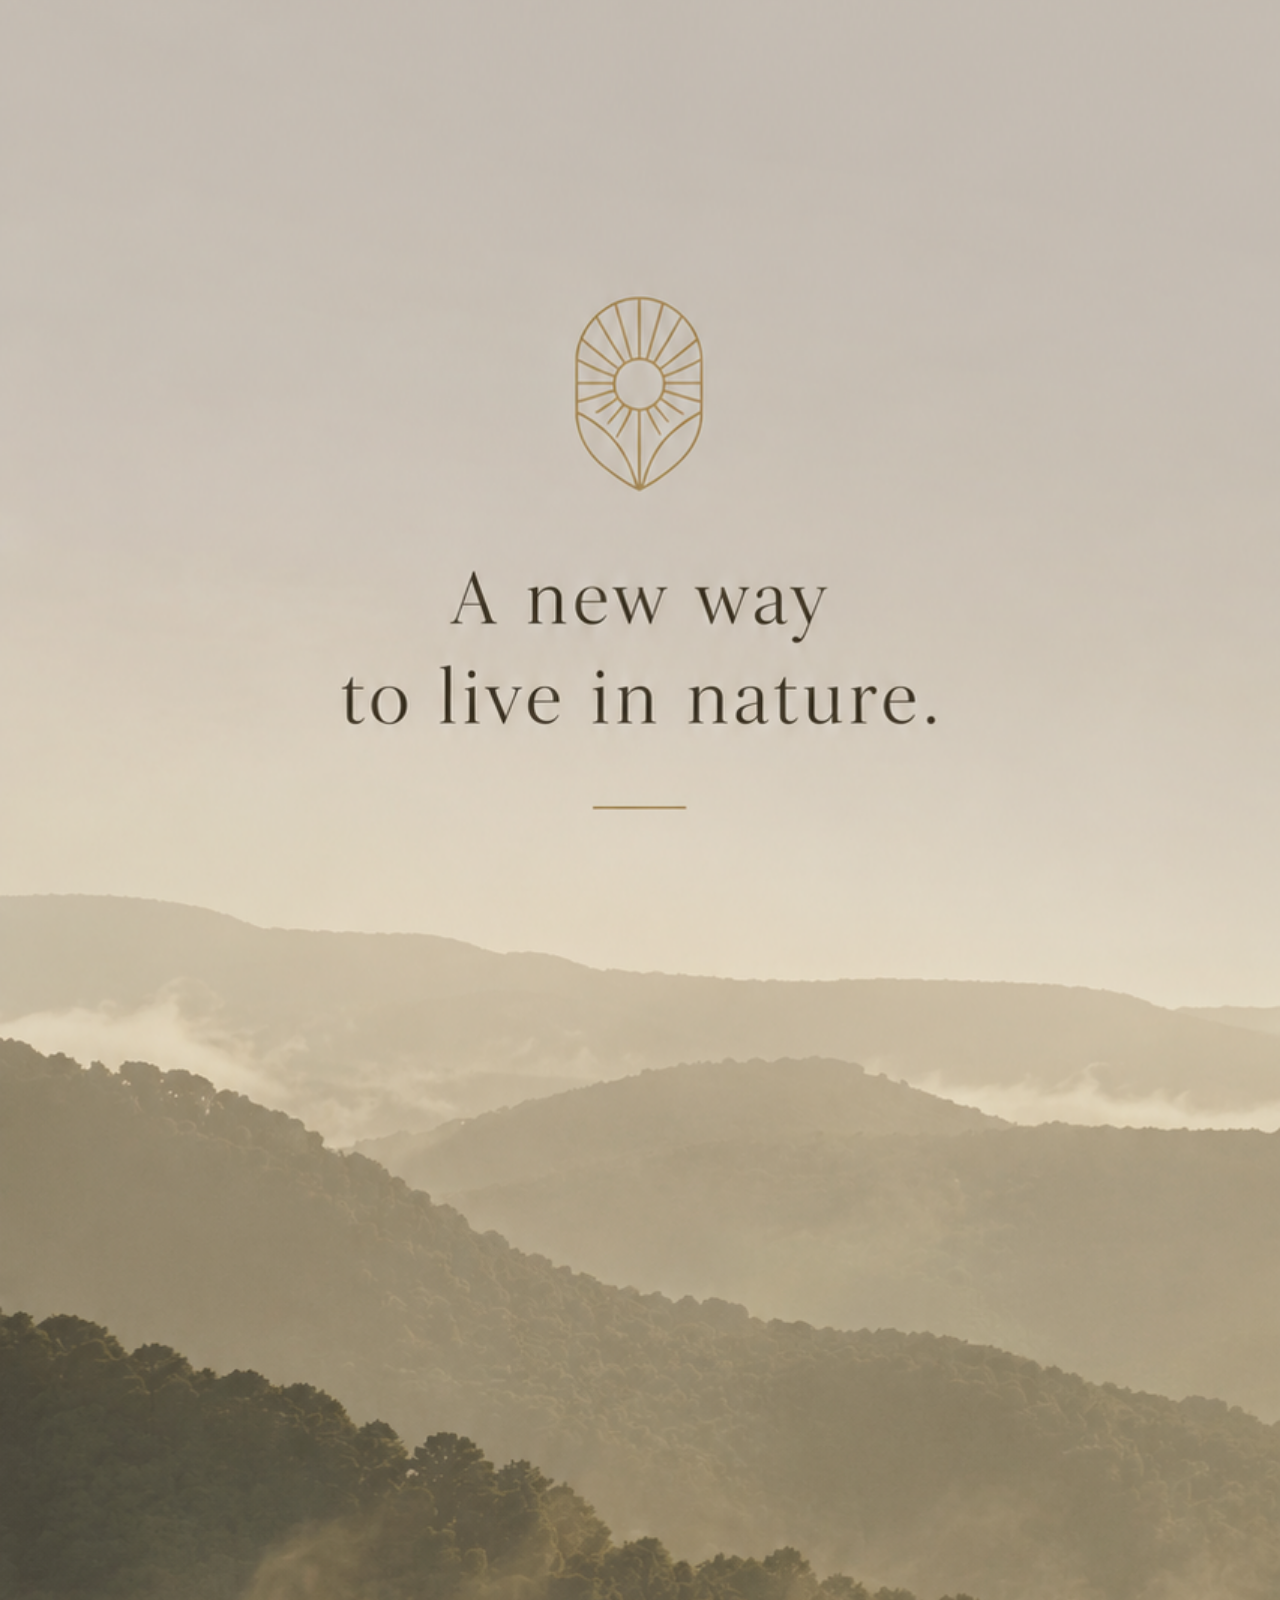
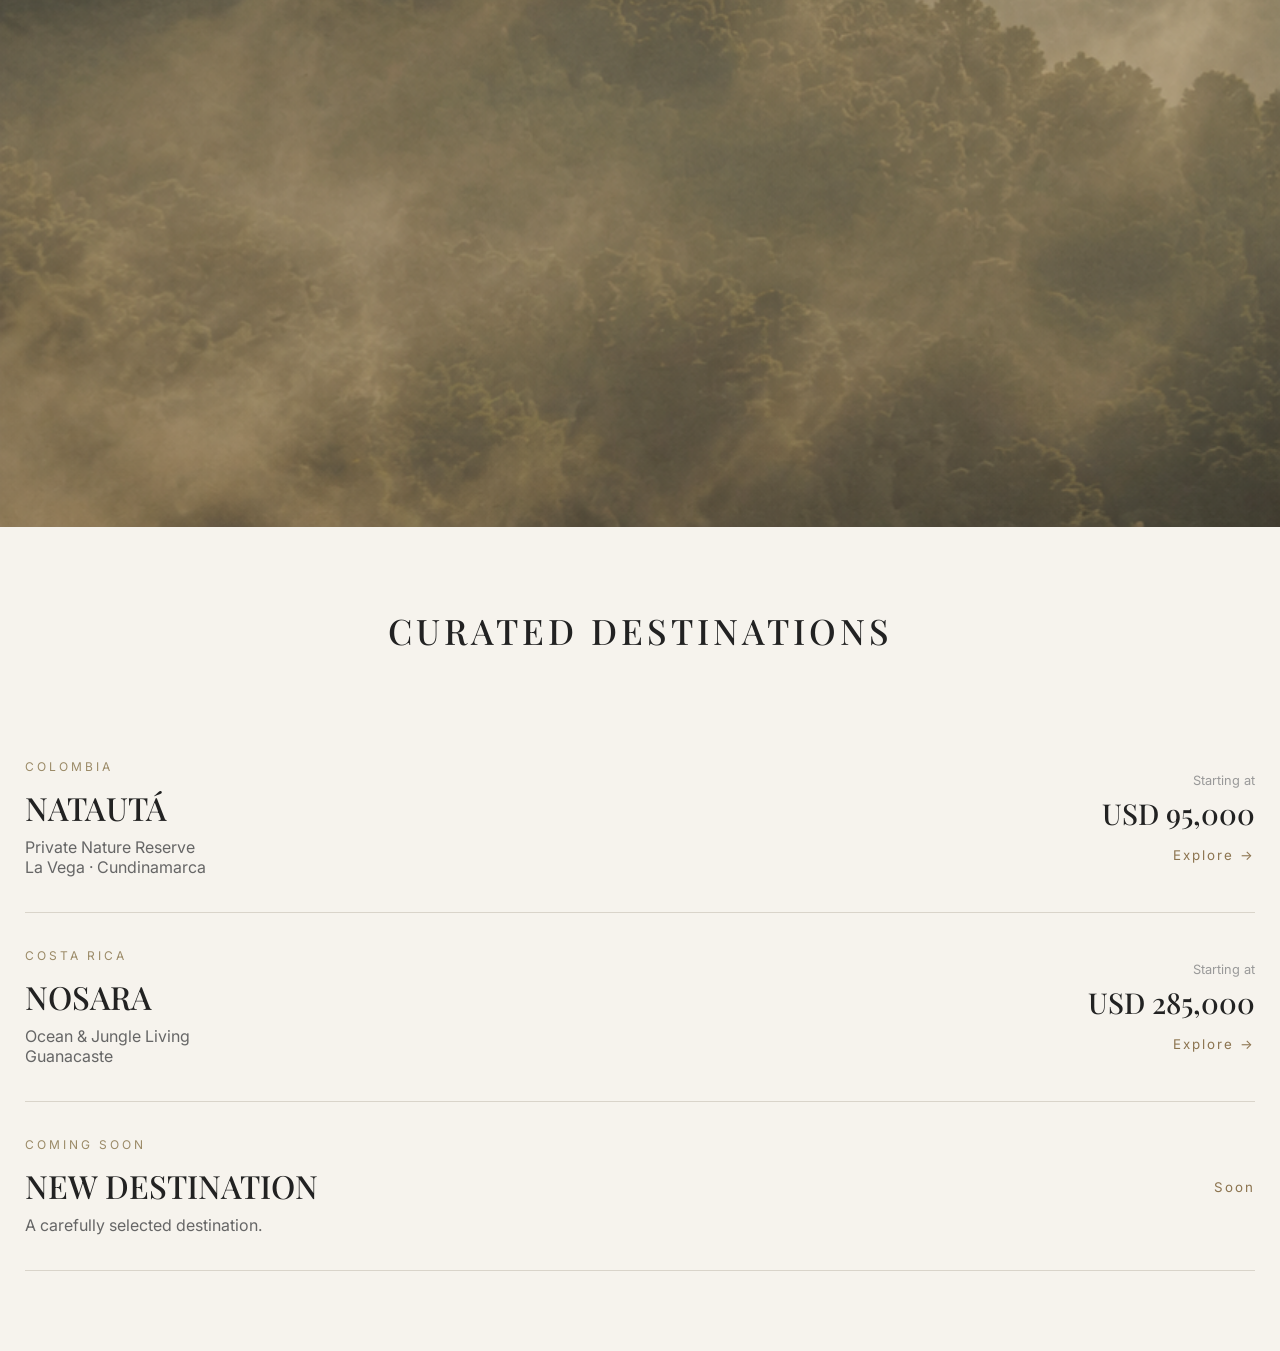
==== commit 06a0bc24: "Homepage redesign and new project pages" ====
--- a/index.html
+++ b/index.html
@@ -1,71 +1,133 @@
-<!doctype html>
+<!DOCTYPE html>
 <html lang="en">
-  <head>
-    <meta charset="utf-8" />
-    <meta name="viewport" content="width=device-width, initial-scale=1" />
+
+<head>
+
+    <meta charset="UTF-8">
+    <meta name="viewport" content="width=device-width, initial-scale=1.0">
+
     <title>CHIHIZA</title>
-    <meta name="description" content="CHIHIZA — Communities for returning to the land." />
+
+    <link rel="stylesheet" href="styles.css">
+
     <link rel="preconnect" href="https://fonts.googleapis.com">
+
     <link rel="preconnect" href="https://fonts.gstatic.com" crossorigin>
-    <link href="https://fonts.googleapis.com/css2?family=Playfair+Display:wght@400;500;600;700;800;900&display=swap" rel="stylesheet">
-    <link rel="stylesheet" href="./styles.css" />
-  </head>
-  <body>
-    <!-- Section 1: hero image -->
-    <section class="section-visual">
-      <div class="section-visual-inner">
-        <div class="section-visual-frame">
-          <img src="./proyectos/natauta/hero.png" alt="Section 1 hero image" />
-          <div class="section-visual-overlay"></div>
-        </div>
-      </div>
+
+    <link href="https://fonts.googleapis.com/css2?family=Playfair+Display:wght@400;500;600;700&family=Inter:wght@300;400;500&display=swap" rel="stylesheet">
+
+</head>
+
+<body>
+
+    <!-- HERO -->
+
+    <section class="hero">
+
+        <img src="./proyectos/hero-home.png" alt="CHIHIZA">
+
     </section>
 
-    <!-- Section 5: full-bleed image -->
-    <section class="section-bleed" aria-hidden="false">
-      <img src="./proyectos/natauta/seccion5.png" alt="Section 5 image" />
+    <!-- DESCRIPTION -->
+
+    <section class="hero">
+
+        <img src="./proyectos/description.png" alt="CHIHIZA">
+
     </section>
 
-    <!-- Section 3: full-screen image -->
-    <section class="section-visual">
-      <div class="section-visual-inner">
-        <div class="section-visual-frame">
-          <img src="./proyectos/natauta/seccion3.png" alt="Section 3 image" />
-          <div class="section-visual-overlay"></div>
-        </div>
-      </div>
+    <!-- PROJECTS -->
+
+    <section class="projects">
+
+        <h2>CURATED DESTINATIONS</h2>
+
+        <!-- NATAUTA -->
+
+        <a href="natauta.html" class="project-row">
+
+            <div class="project-left">
+
+                <span class="country">COLOMBIA</span>
+
+                <h3>NATAUTÁ</h3>
+
+                <p>Private Nature Reserve</p>
+
+                <p class="location">
+                    La Vega · Cundinamarca
+                </p>
+
+            </div>
+
+            <div class="project-right">
+
+                <span>Starting at</span>
+
+                <strong>USD 95,000</strong>
+
+                <small>Explore →</small>
+
+            </div>
+
+        </a>
+
+        <!-- NOSARA -->
+
+        <a href="nosara.html" class="project-row">
+
+            <div class="project-left">
+
+                <span class="country">COSTA RICA</span>
+
+                <h3>NOSARA</h3>
+
+                <p>Ocean & Jungle Living</p>
+
+                <p class="location">
+                    Guanacaste
+                </p>
+
+            </div>
+
+            <div class="project-right">
+
+                <span>Starting at</span>
+
+                <strong>USD 285,000</strong>
+
+                <small>Explore →</small>
+
+            </div>
+
+        </a>
+
+        <!-- COMING SOON -->
+
+        <a href="#" class="project-row">
+
+            <div class="project-left">
+
+                <span class="country">COMING SOON</span>
+
+                <h3>NEW DESTINATION</h3>
+
+                <p>A carefully selected destination.</p>
+
+            </div>
+
+            <div class="project-right">
+
+                <small>Soon</small>
+
+            </div>
+
+        </a>
+
     </section>
 
-    <!-- Section 4: full-bleed image -->
-    <section class="section-bleed" aria-hidden="false">
-      <img src="./proyectos/natauta/seccion4.png" alt="Section 4 image" />
-    </section>
-    
-    <!-- Section 2: river image -->
-    <section class="section-visual">
-      <div class="section-visual-inner">
-        <div class="section-visual-frame">
-          <img src="./proyectos/natauta/seccion2.png" alt="Section 2 image" />
-          <div class="section-visual-overlay"></div>
-        </div>
-      </div>
-    </section>
-    <!-- Section 6: full-bleed image -->
-    <section class="section-bleed" aria-hidden="false">
-      <img src="./proyectos/natauta/seccion6.png" alt="Section 6 image" />
-    </section>
+    <script src="script.js"></script>
 
-    <!-- Section 7: full-screen image -->
-    <section class="section-visual">
-      <div class="section-visual-inner">
-        <div class="section-visual-frame">
-          <img src="./proyectos/natauta/seccion7.jpeg" alt="Section 7 image" />
-          <div class="section-visual-overlay"></div>
-          <a class="book-button" href="#">Book</a>
-        </div>
-      </div>
-    </section>
+</body>
 
-    <script src="./script.js"></script>
-  </body>
-</html>
+</html>
--- a/styles.css
+++ b/styles.css
@@ -1,209 +1,219 @@
-/* Clean, minimal stylesheet - restored stable layout */
-:root {
-  color-scheme: light;
-  --ink: #0b3d2e;
-  --muted: rgba(11,61,46,0.7);
-  --gold: #0b8a6a;
-  --panel: rgba(255,255,255,0.92);
-  --bg: #ffffff;
-  font-family: 'Playfair Display', serif;
-}
-
-* { box-sizing: border-box; }
-
-html { scroll-behavior: smooth; }
-
-body {
-  margin: 0;
-  min-height: 100vh;
-  background: var(--bg);
-  color: var(--ink);
-  -webkit-font-smoothing: antialiased;
-  -moz-osx-font-smoothing: grayscale;
-}
-
-/* HERO */
-.hero {
-  position: relative;
-  min-height: 100vh;
-  display: grid;
-  place-items: center;
-  text-align: center;
-  padding: 0 24px;
-  overflow: hidden;
-}
-
-.hero-video {
-  position: absolute;
-  inset: 0;
-  width: 100%;
-  height: 100%;
-  object-fit: cover;
-  z-index: -1;
-}
-
-.hero-video-poster { z-index: -1; position: absolute; inset:0; width:100%; height:100%; object-fit:cover; }
-
-.hero-overlay {
-  position: absolute;
-  inset: 0;
-  background: rgba(255,255,255,0.48);
-  z-index: 0;
-}
-
-.hero-copy {
-  position: relative;
-  z-index: 1;
-  max-width: 980px;
-  margin: 0 auto;
-  padding: 24px;
-}
-
-.hero-eyebrow {
-  margin: 0 0 12px;
-  font-size: 0.85rem;
-  font-weight: 700;
-  letter-spacing: 0.22em;
-  text-transform: uppercase;
-  color: var(--muted);
-}
-
-.hero-panel {
-  display: inline-block;
-  background: var(--panel);
-  color: var(--ink);
-  padding: 18px 28px;
-  border-radius: 14px;
-  box-shadow: 0 6px 24px rgba(11,61,46,0.06);
-}
-
-.hero h1 {
-  margin: 0;
-  font-size: clamp(2.4rem, 5vw, 4rem);
-  line-height: 1.02;
-  font-weight: 800;
-  max-width: 12ch;
-}
-
-.hero-button {
-  display: inline-flex;
-  align-items: center;
-  justify-content: center;
-  margin-top: 20px;
-  padding: 14px 30px;
-  border-radius: 999px;
-  background: var(--ink);
-  color: #fff;
-  font-weight: 700;
-  border: none;
-}
-
-.hero-button:focus { outline: 2px solid rgba(11,138,106,0.15); }
-
-/* SECTION VISUAL (full-screen, not cropped) */
-.section-visual {
-  margin: 0;
-  padding: 0;
-  min-height: 100vh;
-  display: flex;
-  align-items: center;
-  justify-content: center;
-  background: var(--bg);
-  overflow: hidden;
-}
-.section-visual-inner {
-  width: 100%;
-}
-.section-visual-frame {
-  position: relative;
-  width: 100vw;
-  margin-left: calc(50% - 50vw);
-  height: 100vh;
-  display: flex;
-  align-items: center;
-  justify-content: center;
-  overflow: hidden;
-}
-.section-visual img {
-  width: 100vw;
-  height: auto;
-  object-fit: contain;
-  object-position: center bottom;
-  display: block;
-}
-.section-visual-overlay {
-  position: absolute;
-  inset: 0;
-  background: linear-gradient(180deg, rgba(0,0,0,0.08) 0%, rgba(0,0,0,0.18) 100%);
-  pointer-events: none;
-}
-
-/* Section 3: compact centered image */
-.section-compact {
-  margin: 28px auto;
-  padding: 36px 20px;
-  max-width: 1000px;
-}
-.section-compact-inner { max-width: 860px; margin: 0 auto; }
-.section-compact img { width: 100%; height: auto; display:block; border-radius:12px; }
-
-/* Section 4: full-bleed image */
-.section-bleed { margin:0; padding:0; }
-.section-bleed img { width: 100vw; margin-left: calc(50% - 50vw); height: auto; display:block; object-fit:cover; }
-
-/* Minimal nav/topbar adjustments */
-.topbar { position: fixed; z-index: 40; top:0; left:0; right:0; display:flex; align-items:center; justify-content:space-between; padding:14px 24px; background: rgba(255,255,255,0.9); }
-.brand-mark { width:48px; height:48px; display:grid; place-items:center; border-radius:50%; border:1px solid var(--gold); color:var(--gold); }
-
-/* Accessibility */
-@media (prefers-reduced-motion: reduce) {
-  * { animation: none !important; transition: none !important; }
-}
-
-/* Book button with pulse animation */
-.book-button {
-  position: absolute;
-  bottom: 60px;
-  left: 50%;
-  transform: translateX(-50%);
-  z-index: 10;
-  display: inline-flex;
-  align-items: center;
-  justify-content: center;
-  padding: 16px 40px;
-  border-radius: 50px;
-  background: var(--ink);
-  color: #fff;
-  font-weight: 700;
-  font-size: 1.1rem;
-  text-decoration: none;
-  border: none;
-  cursor: pointer;
-  transition: all 0.3s ease;
-  animation: pulse-button 2s ease-in-out infinite;
-}
-
-.book-button:hover {
-  background: var(--gold);
-  transform: translateX(-50%) scale(1.08);
-}
-
-@keyframes pulse-button {
-  0% {
-    opacity: 1;
-    transform: translateX(-50%) scale(1);
-  }
-  50% {
-    opacity: 0.85;
-    transform: translateX(-50%) scale(1.05);
-  }
-  100% {
-    opacity: 1;
-    transform: translateX(-50%) scale(1);
-  }
-}
-
-@media (max-width: 760px) {
-  .hero h1 { font-size: clamp(1.6rem, 6.6vw, 2.4rem); max-width: 40ch; }
-  .hero-panel { padding: 14px 18px; }
-}
+/*============================
+
+RESET
+
+============================*/
+
+*{
+
+margin:0;
+padding:0;
+box-sizing:border-box;
+
+}
+
+html{
+
+scroll-behavior:smooth;
+
+}
+
+body{
+
+background:#ffffff;
+overflow-x:hidden;
+font-family:Inter,sans-serif;
+
+}
+
+/*============================
+
+FULL IMAGES
+
+============================*/
+
+.hero{
+
+width:100%;
+
+}
+
+.hero img{
+
+width:100%;
+
+display:block;
+
+}
+
+/*==================================
+CURATED DESTINATIONS
+==================================*/
+
+.projects{
+
+    background:#f6f3ed;
+
+    padding:80px 25px;
+
+}
+
+.projects h2{
+
+    text-align:center;
+
+    font-family:'Playfair Display',serif;
+
+    font-size:2.2rem;
+
+    font-weight:500;
+
+    margin-bottom:70px;
+
+    letter-spacing:4px;
+
+    color:#222;
+
+}
+
+.project-row{
+
+    display:flex;
+
+    justify-content:space-between;
+
+    align-items:center;
+
+    padding:35px 0;
+
+    border-bottom:1px solid #d9d4ca;
+
+    text-decoration:none;
+
+    color:#222;
+
+    transition:.3s;
+
+}
+
+.project-row:hover{
+
+    padding-left:12px;
+
+}
+
+.country{
+
+    display:block;
+
+    margin-bottom:12px;
+
+    color:#9b8a67;
+
+    font-size:.75rem;
+
+    letter-spacing:3px;
+
+}
+
+.project-row h3{
+
+    font-family:'Playfair Display',serif;
+
+    font-size:2rem;
+
+    font-weight:500;
+
+    margin-bottom:8px;
+
+}
+
+.project-row p{
+
+    color:#666;
+
+    font-size:1rem;
+
+}
+
+.project-right{
+
+    text-align:right;
+
+}
+
+.project-right span{
+
+    display:block;
+
+    color:#999;
+
+    font-size:.8rem;
+
+    margin-bottom:6px;
+
+}
+
+.project-right strong{
+
+    display:block;
+
+    font-family:'Playfair Display',serif;
+
+    font-size:1.8rem;
+
+    font-weight:500;
+
+    margin-bottom:12px;
+
+}
+
+.project-right small{
+
+    color:#8c7450;
+
+    letter-spacing:2px;
+
+}
+
+/*=============================
+MOBILE
+=============================*/
+
+@media(max-width:768px){
+
+.project-row{
+
+flex-direction:column;
+
+align-items:flex-start;
+
+gap:18px;
+
+}
+
+.project-right{
+
+text-align:left;
+
+}
+
+.projects h2{
+
+font-size:1.8rem;
+
+}
+
+.project-row h3{
+
+font-size:1.7rem;
+
+}
+
+.project-right strong{
+
+font-size:1.5rem;
+
+}
+
+}
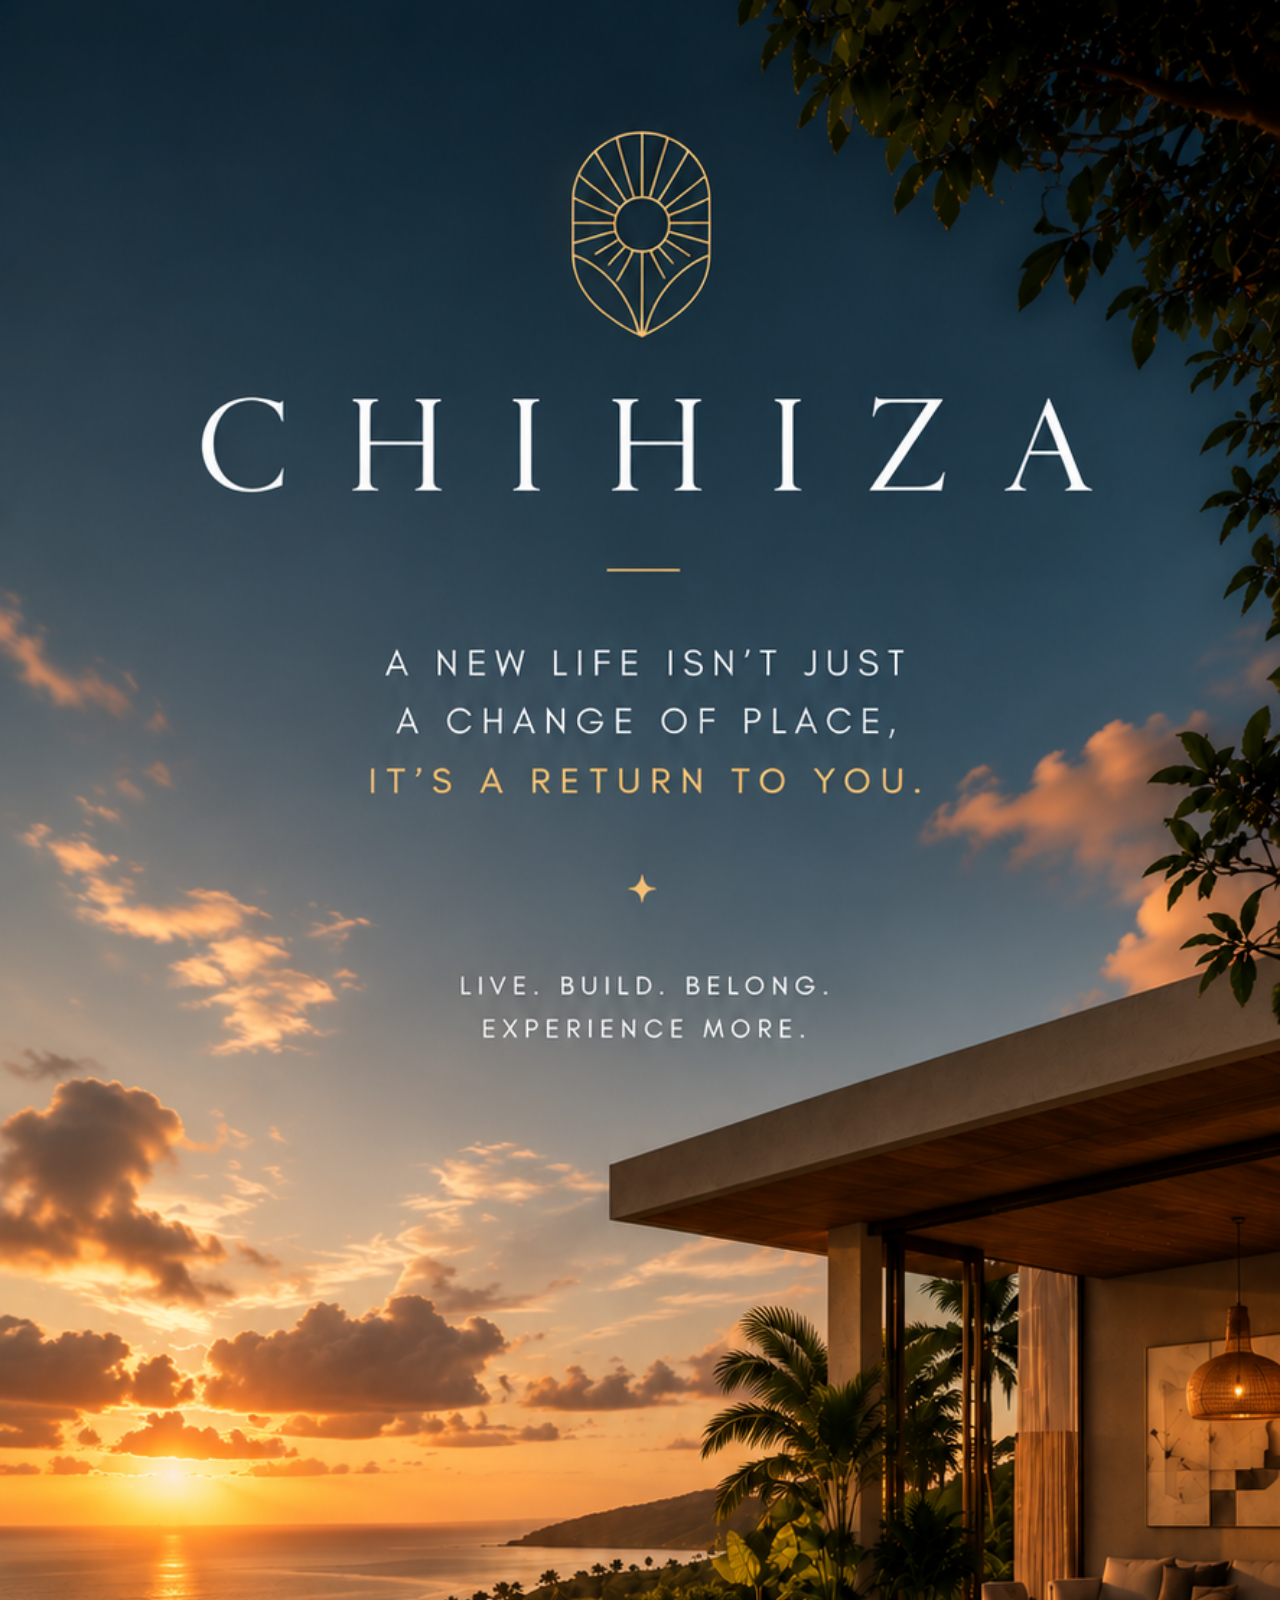
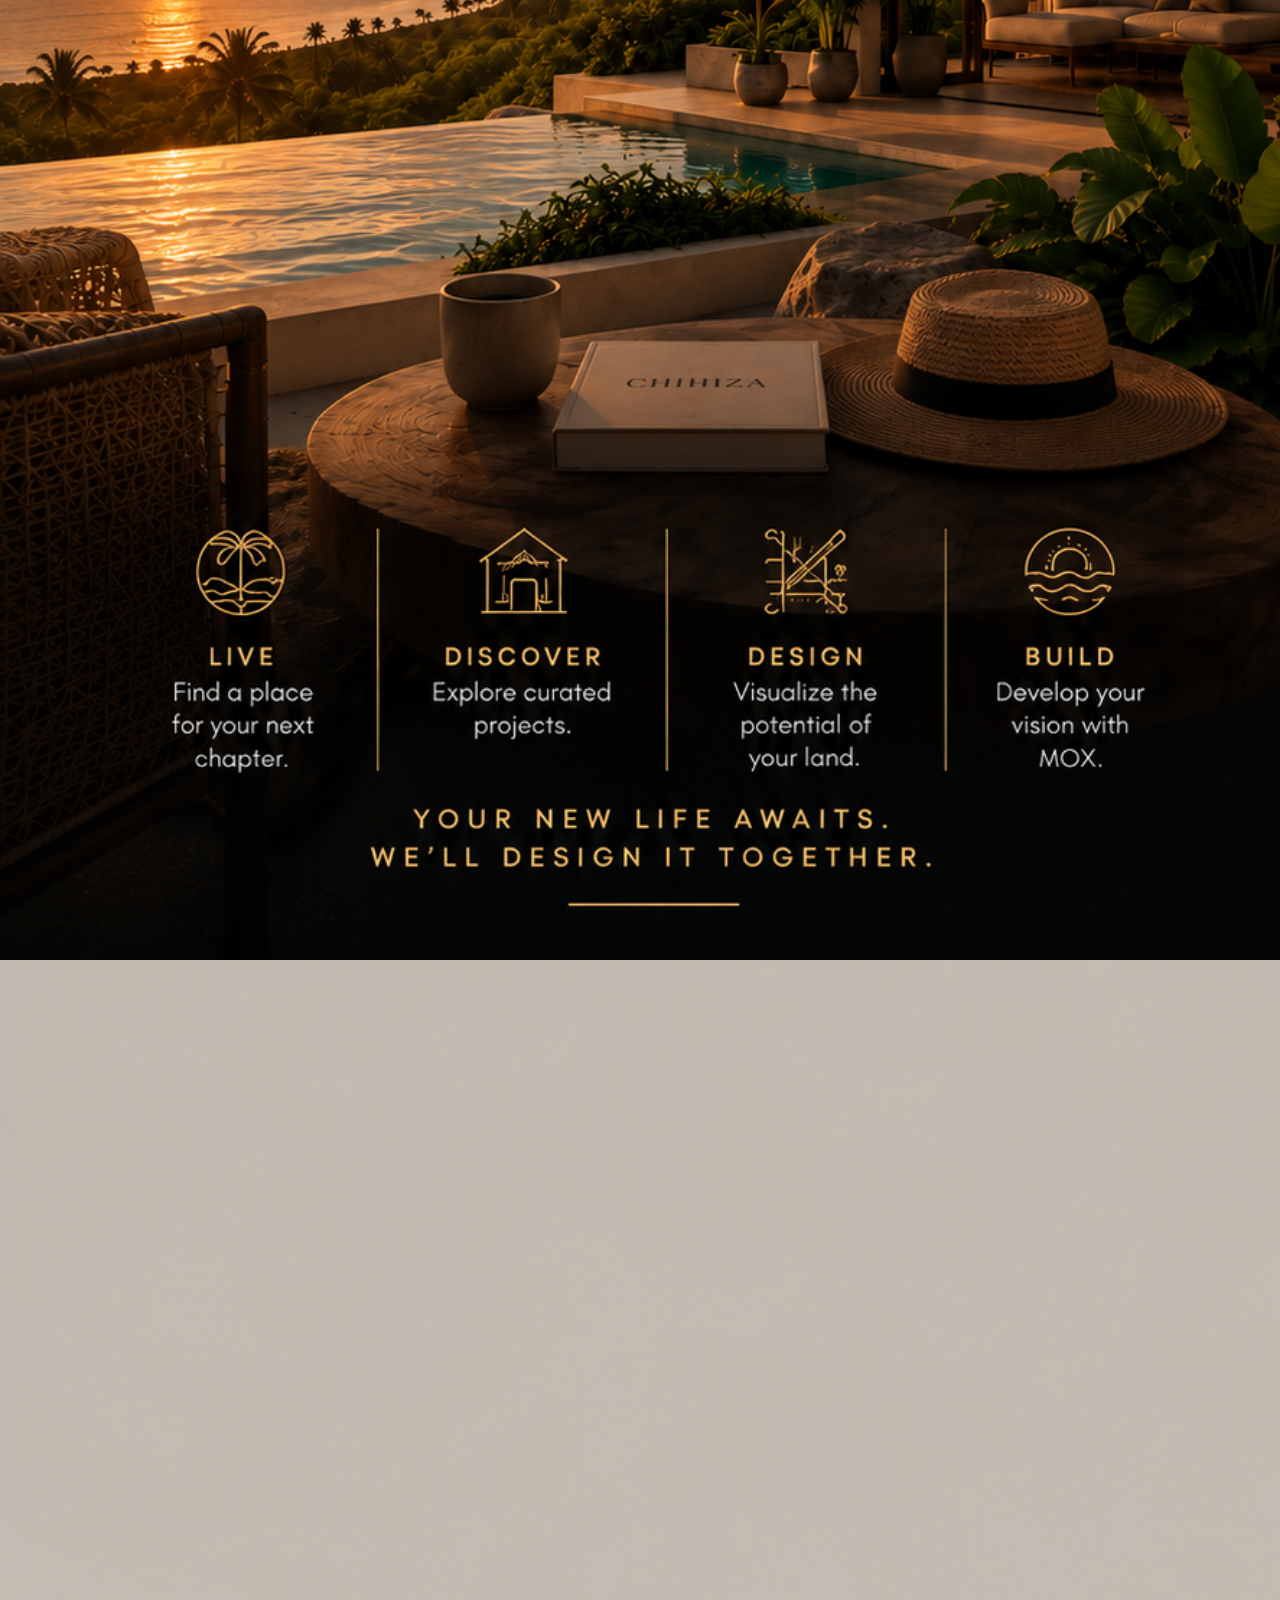
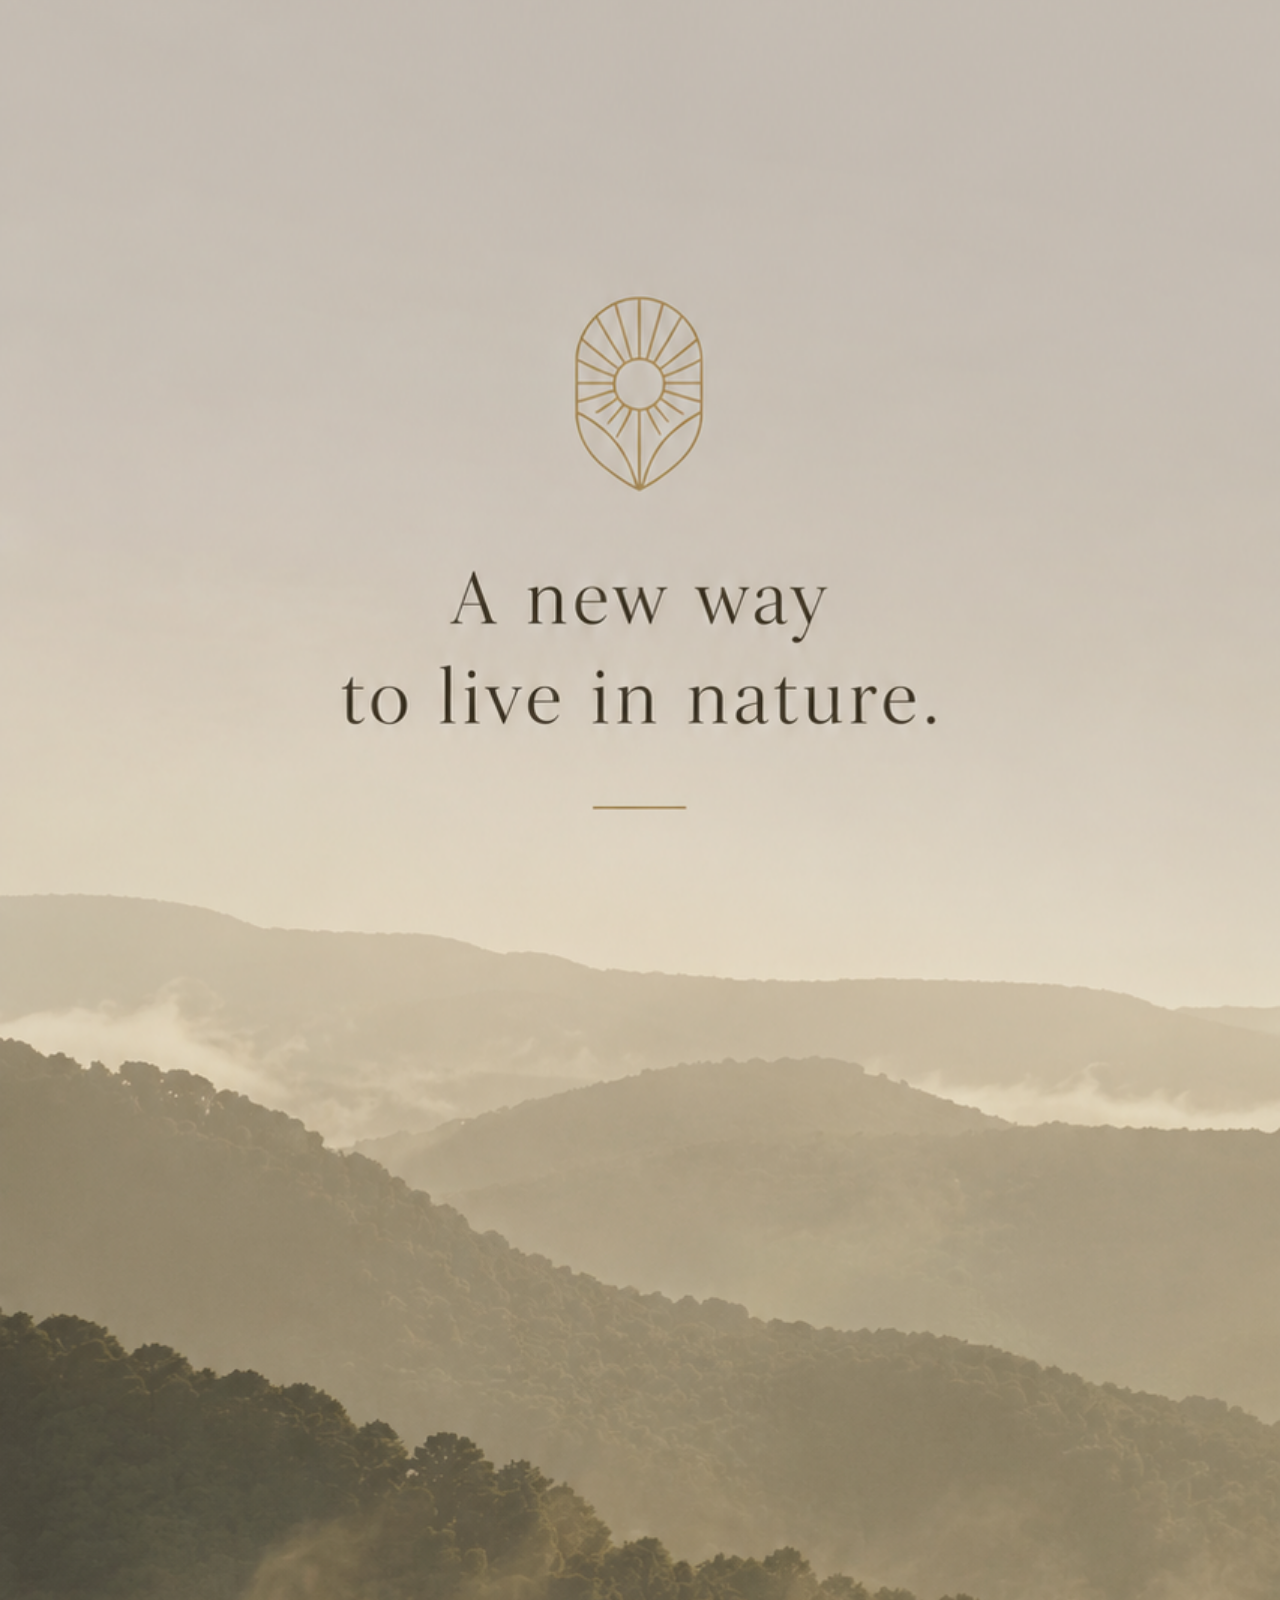
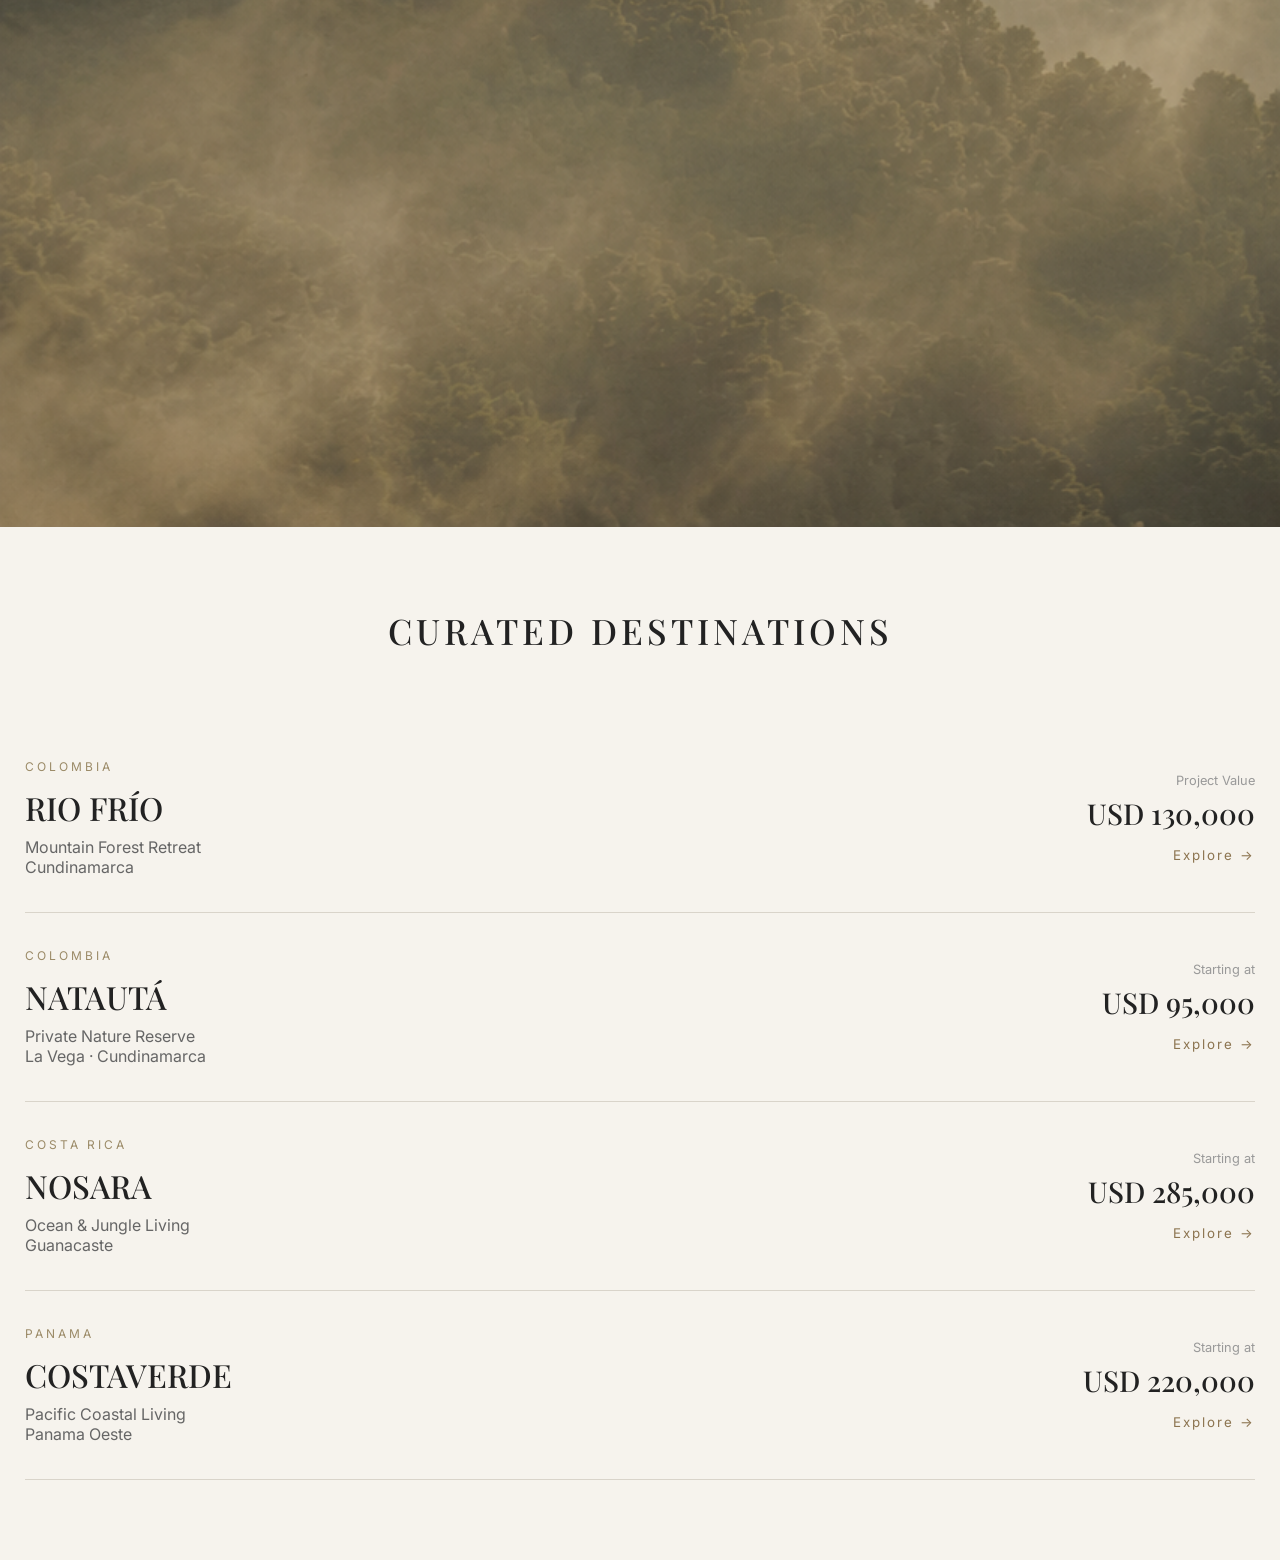
==== commit 806d427a: "Add Rio Frio project and update homepage" ====
--- a/index.html
+++ b/index.html
@@ -41,6 +41,36 @@
     <section class="projects">
 
         <h2>CURATED DESTINATIONS</h2>
+
+        <!-- RIO FRIO -->
+
+        <a href="rio-frio.html" class="project-row">
+
+            <div class="project-left">
+
+                <span class="country">COLOMBIA</span>
+
+                <h3>RIO FRÍO</h3>
+
+                <p>Mountain Forest Retreat</p>
+
+                <p class="location">
+                    Cundinamarca
+                </p>
+
+            </div>
+
+            <div class="project-right">
+
+                <span>Project Value</span>
+
+                <strong>USD 130,000</strong>
+
+                <small>Explore →</small>
+
+            </div>
+
+        </a>
 
         <!-- NATAUTA -->
 
@@ -102,23 +132,31 @@
 
         </a>
 
-        <!-- COMING SOON -->
+        <!-- COSTAVERDE -->
 
-        <a href="#" class="project-row">
+        <a href="costaverde.html" class="project-row">
 
             <div class="project-left">
 
-                <span class="country">COMING SOON</span>
+                <span class="country">PANAMA</span>
 
-                <h3>NEW DESTINATION</h3>
+                <h3>COSTAVERDE</h3>
 
-                <p>A carefully selected destination.</p>
+                <p>Pacific Coastal Living</p>
+
+                <p class="location">
+                    Panama Oeste
+                </p>
 
             </div>
 
             <div class="project-right">
 
-                <small>Soon</small>
+                <span>Starting at</span>
+
+                <strong>USD 220,000</strong>
+
+                <small>Explore →</small>
 
             </div>
 
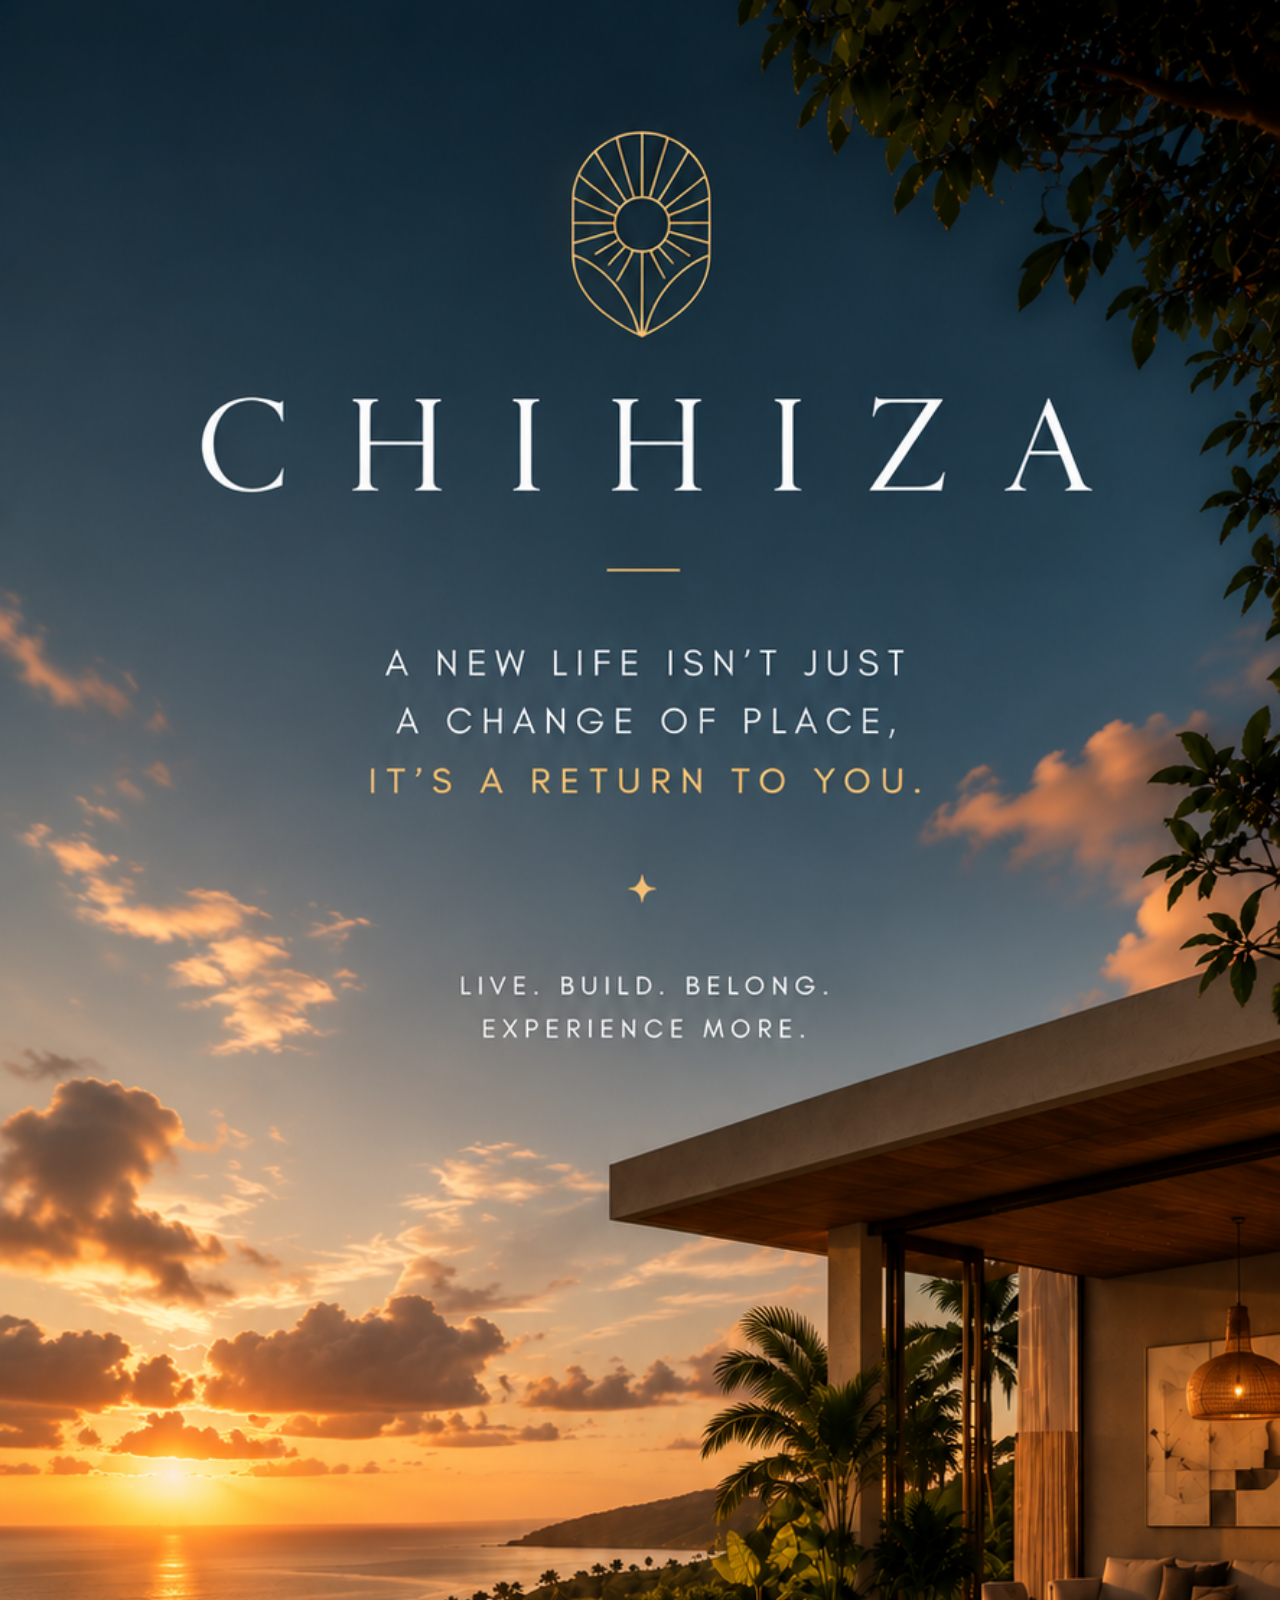
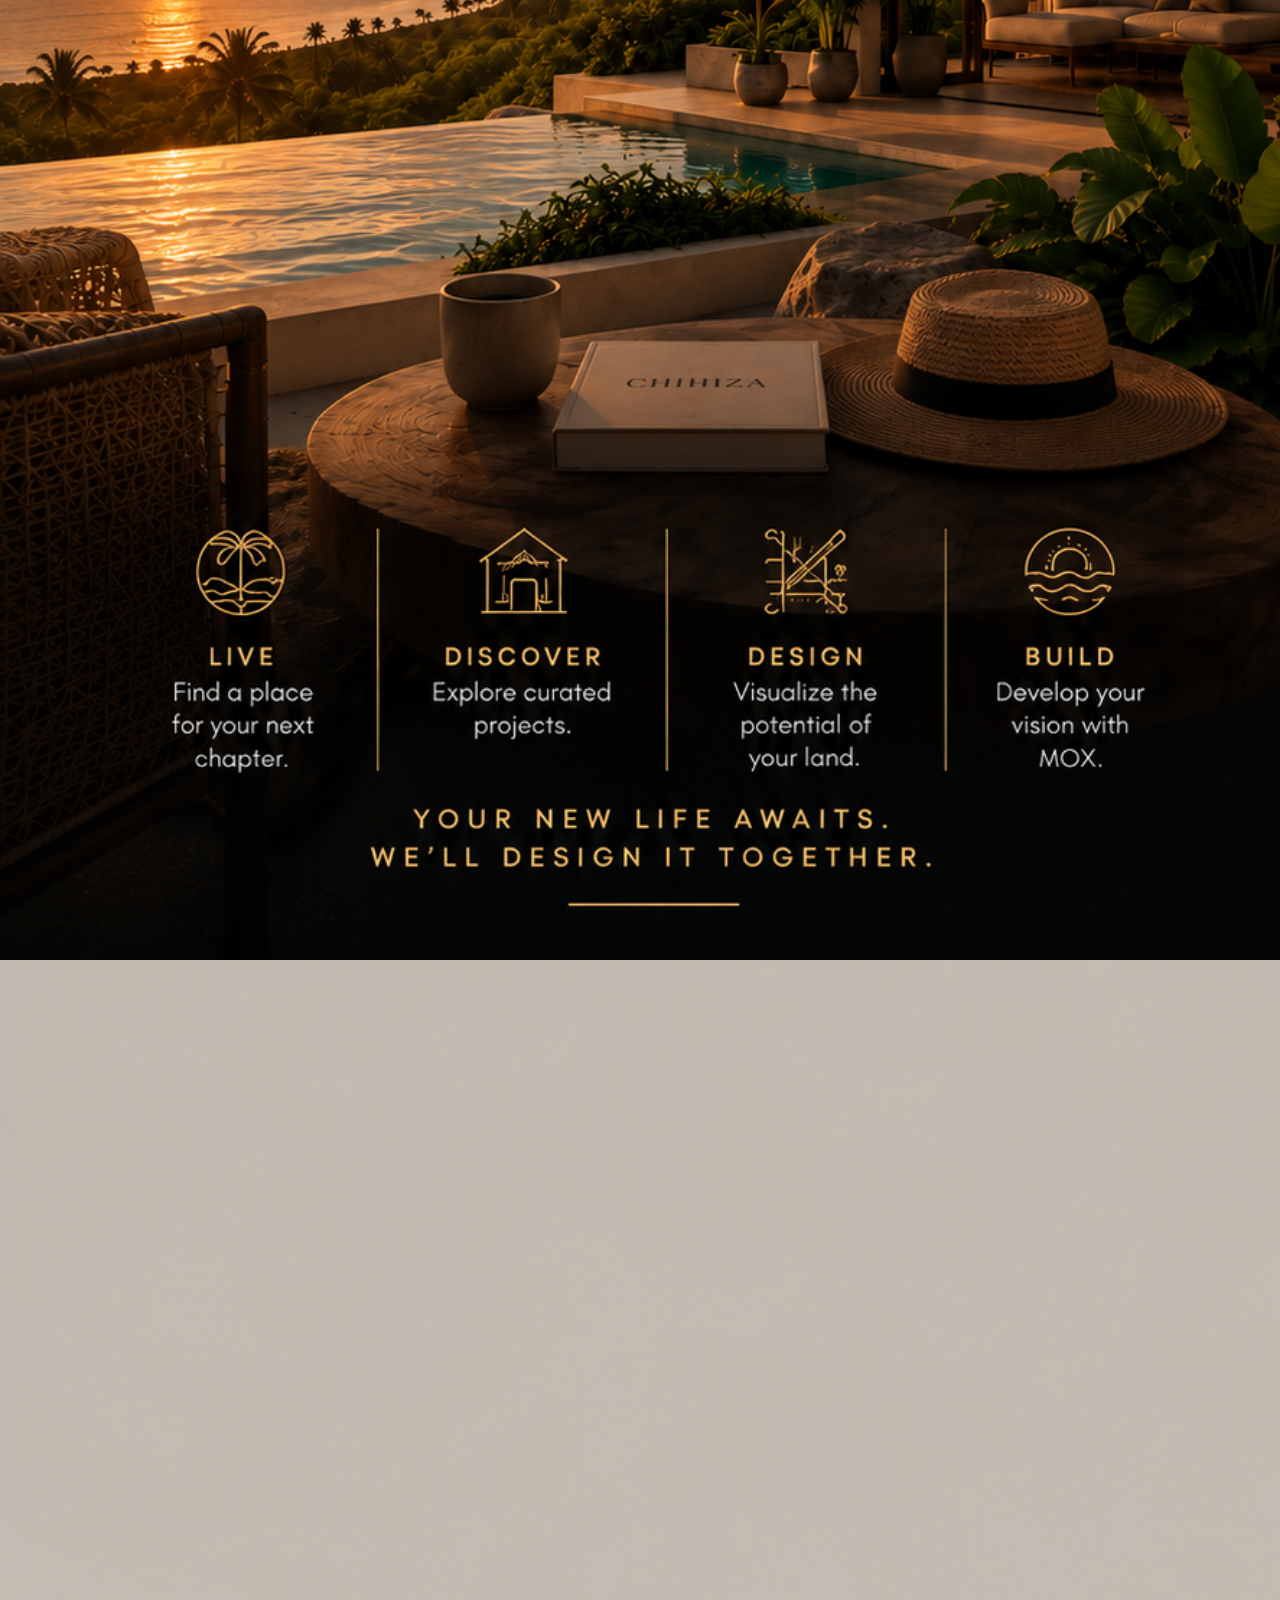
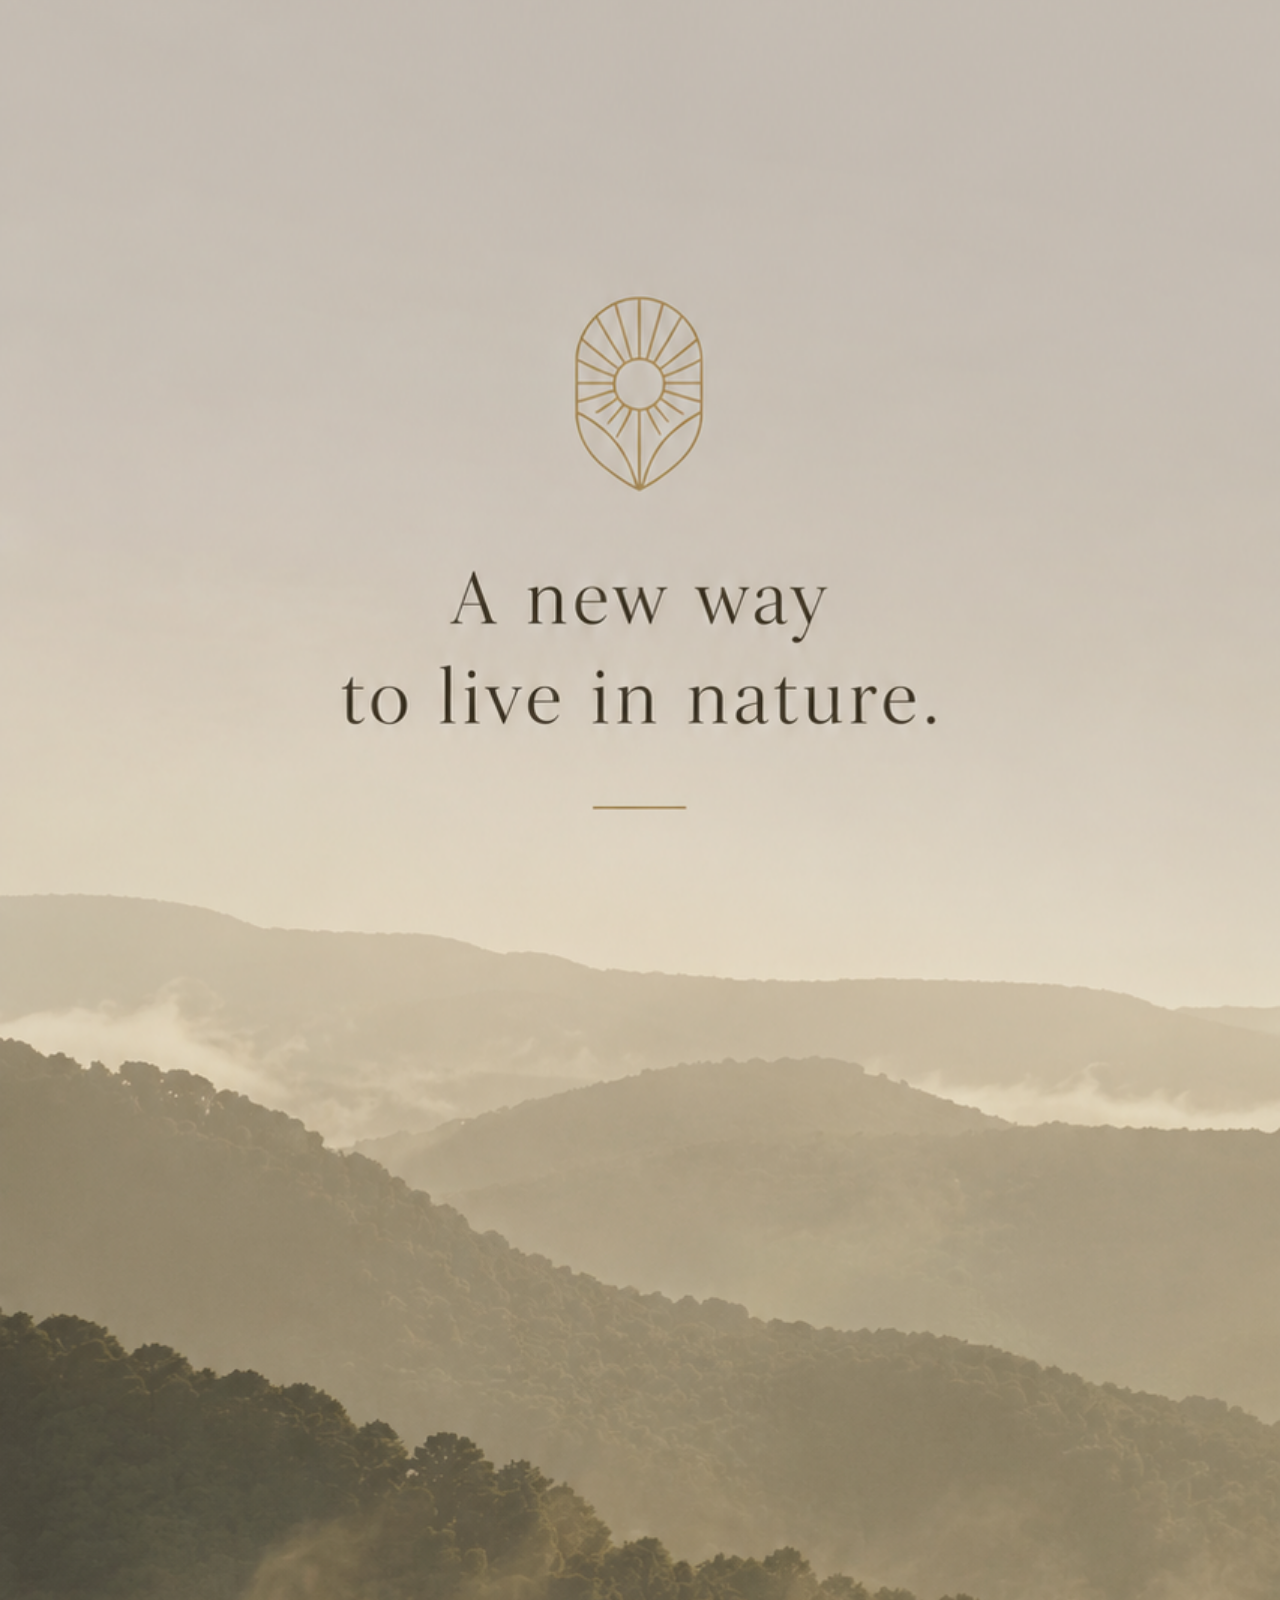
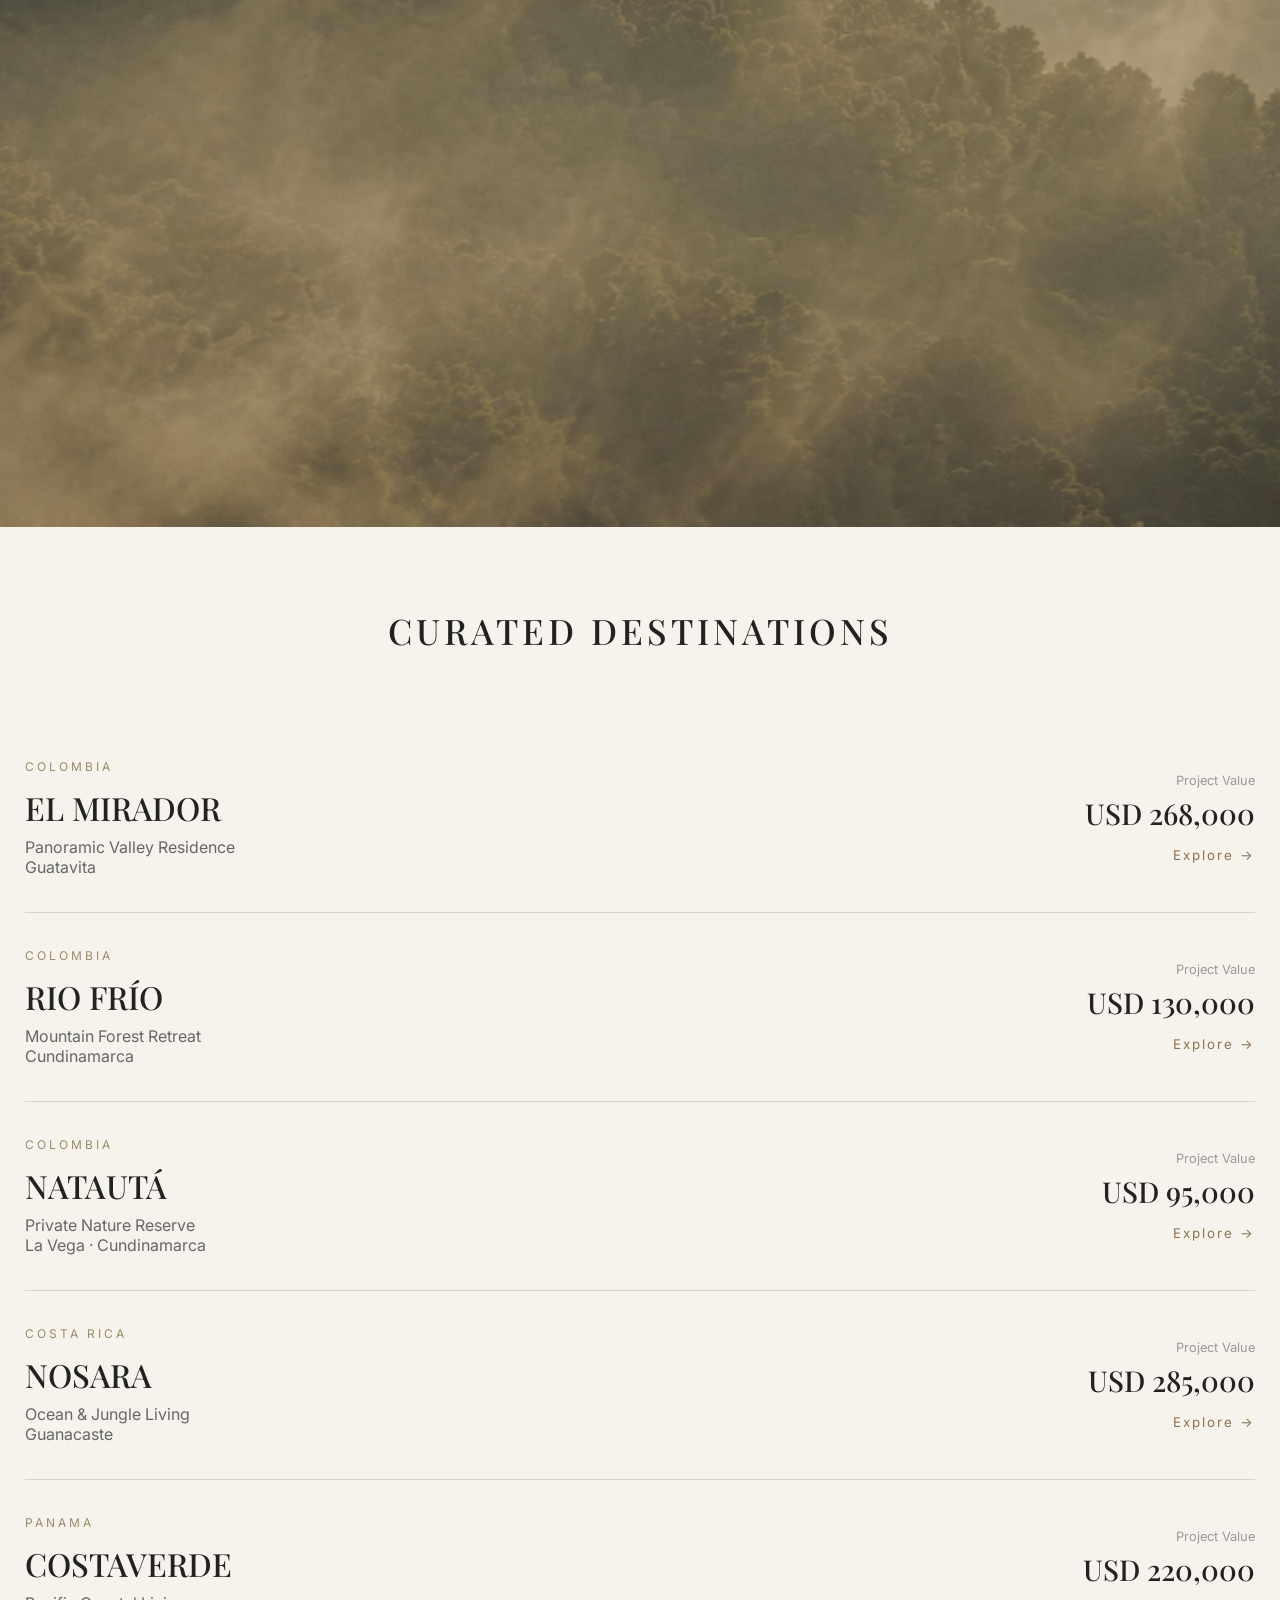
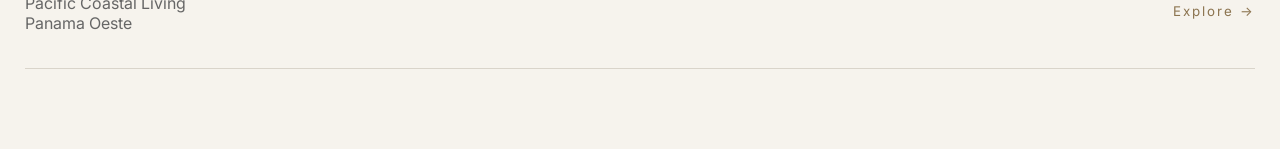
==== commit 1d2910e0: "Add El Mirador project and update portfolio" ====
--- a/index.html
+++ b/index.html
@@ -42,6 +42,36 @@
 
         <h2>CURATED DESTINATIONS</h2>
 
+        <!-- EL MIRADOR -->
+
+        <a href="el-mirador.html" class="project-row">
+
+            <div class="project-left">
+
+                <span class="country">COLOMBIA</span>
+
+                <h3>EL MIRADOR</h3>
+
+                <p>Panoramic Valley Residence</p>
+
+                <p class="location">
+                    Guatavita
+                </p>
+
+            </div>
+
+            <div class="project-right">
+
+                <span>Project Value</span>
+
+                <strong>USD 268,000</strong>
+
+                <small>Explore →</small>
+
+            </div>
+
+        </a>
+
         <!-- RIO FRIO -->
 
         <a href="rio-frio.html" class="project-row">
@@ -92,7 +122,7 @@
 
             <div class="project-right">
 
-                <span>Starting at</span>
+                <span>Project Value</span>
 
                 <strong>USD 95,000</strong>
 
@@ -122,7 +152,7 @@
 
             <div class="project-right">
 
-                <span>Starting at</span>
+                <span>Project Value</span>
 
                 <strong>USD 285,000</strong>
 
@@ -152,7 +182,7 @@
 
             <div class="project-right">
 
-                <span>Starting at</span>
+                <span>Project Value</span>
 
                 <strong>USD 220,000</strong>
 
